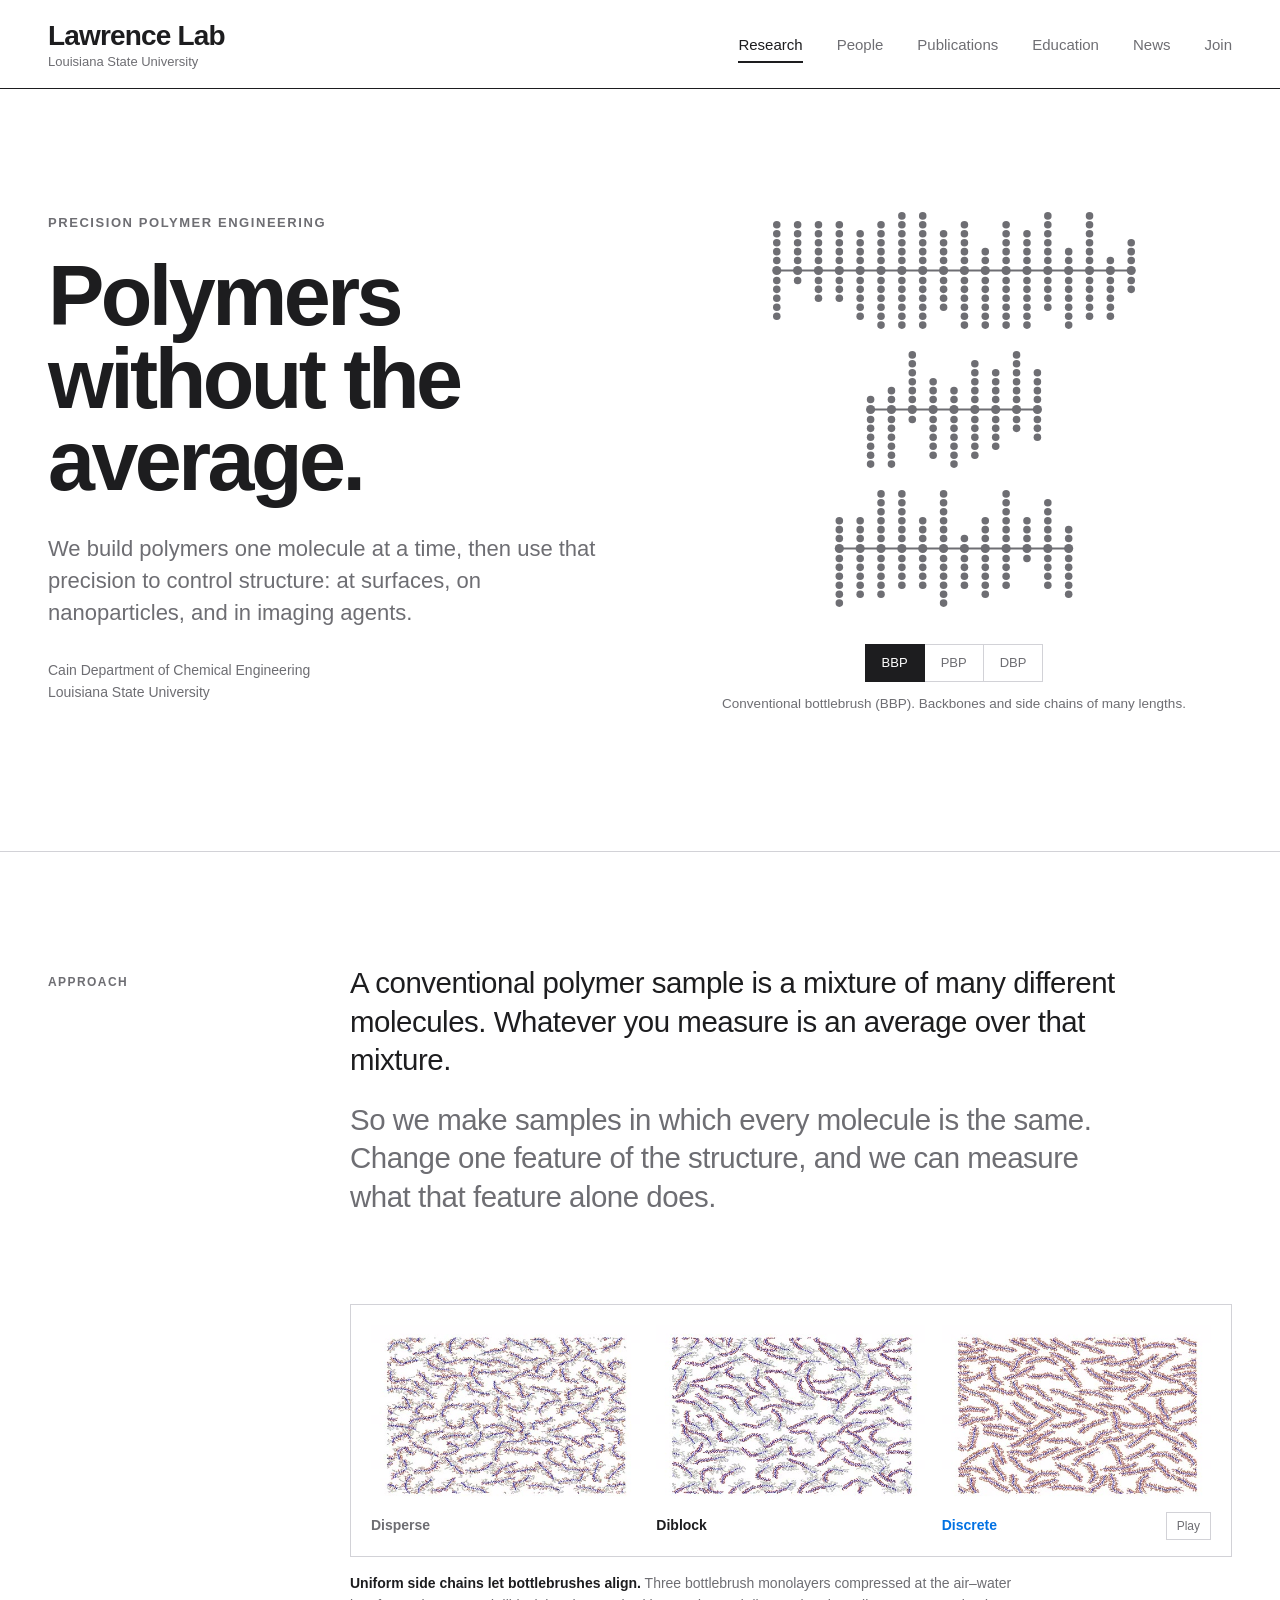
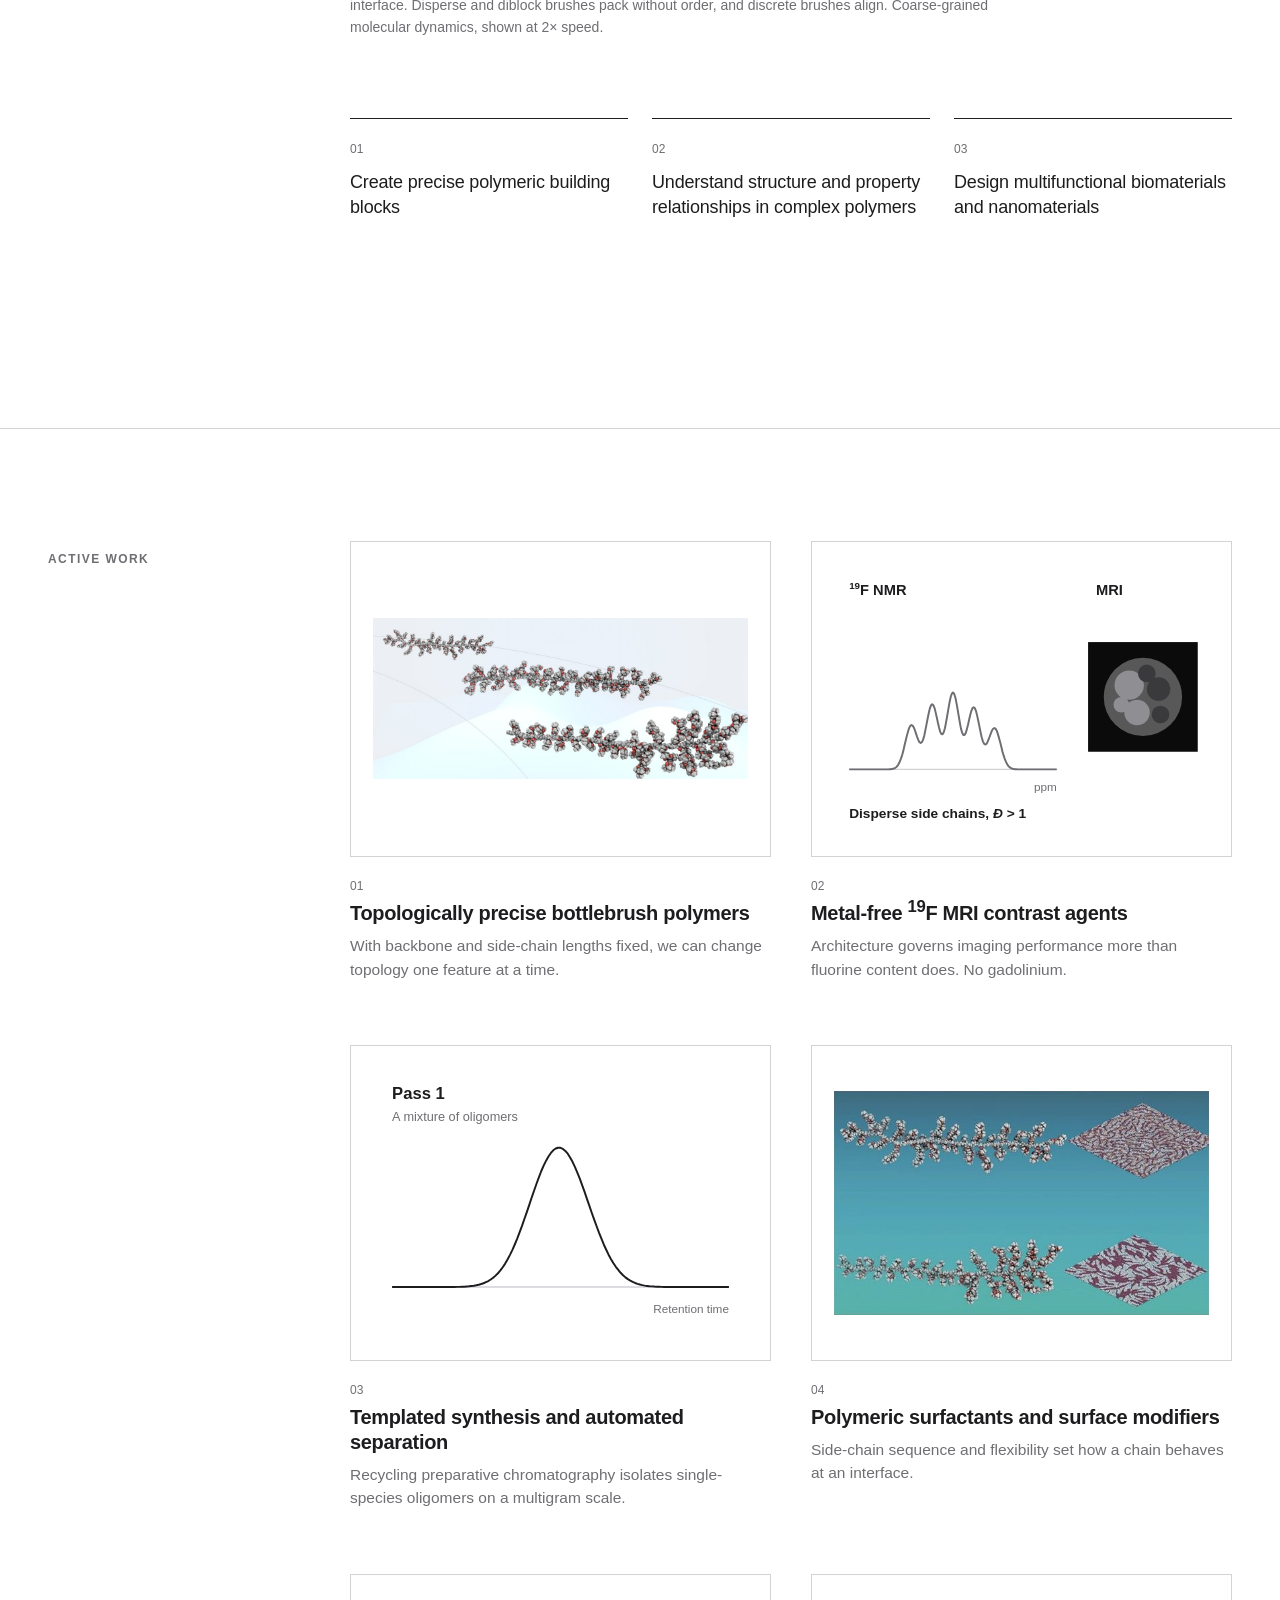
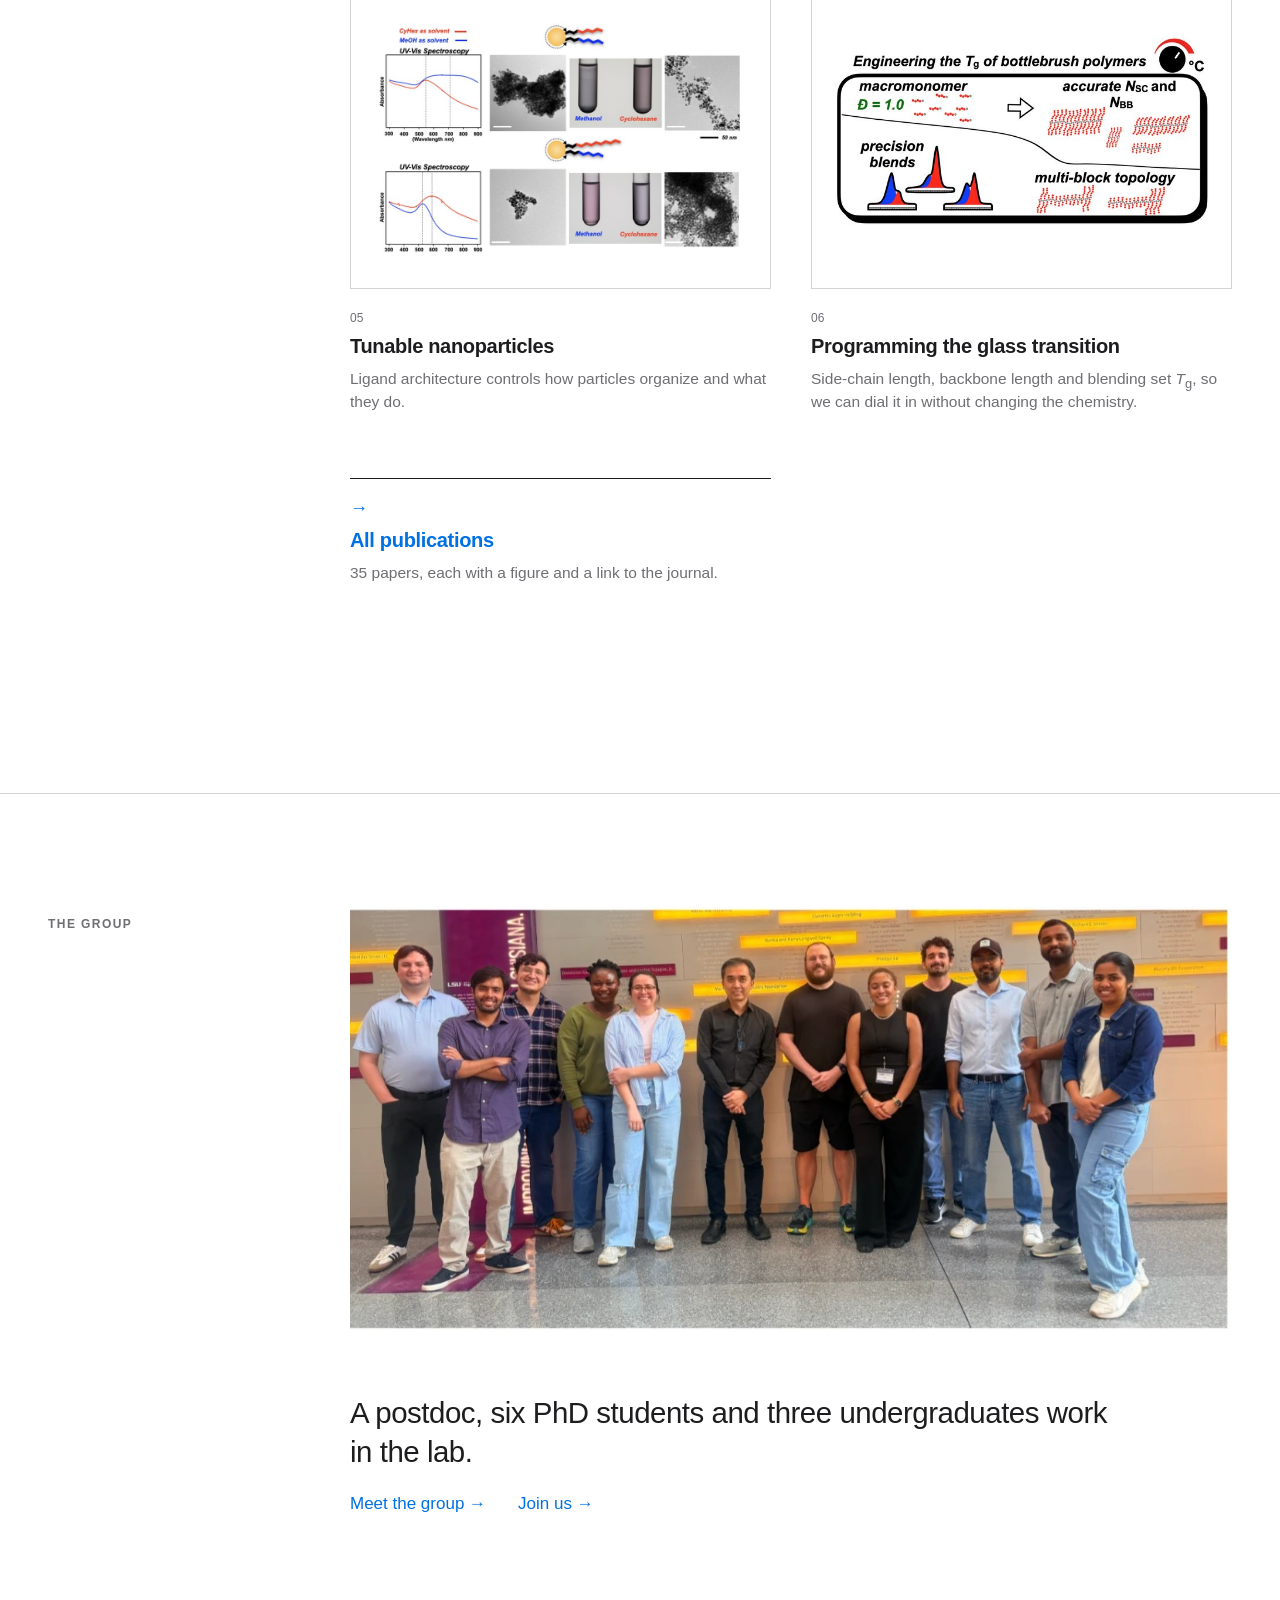
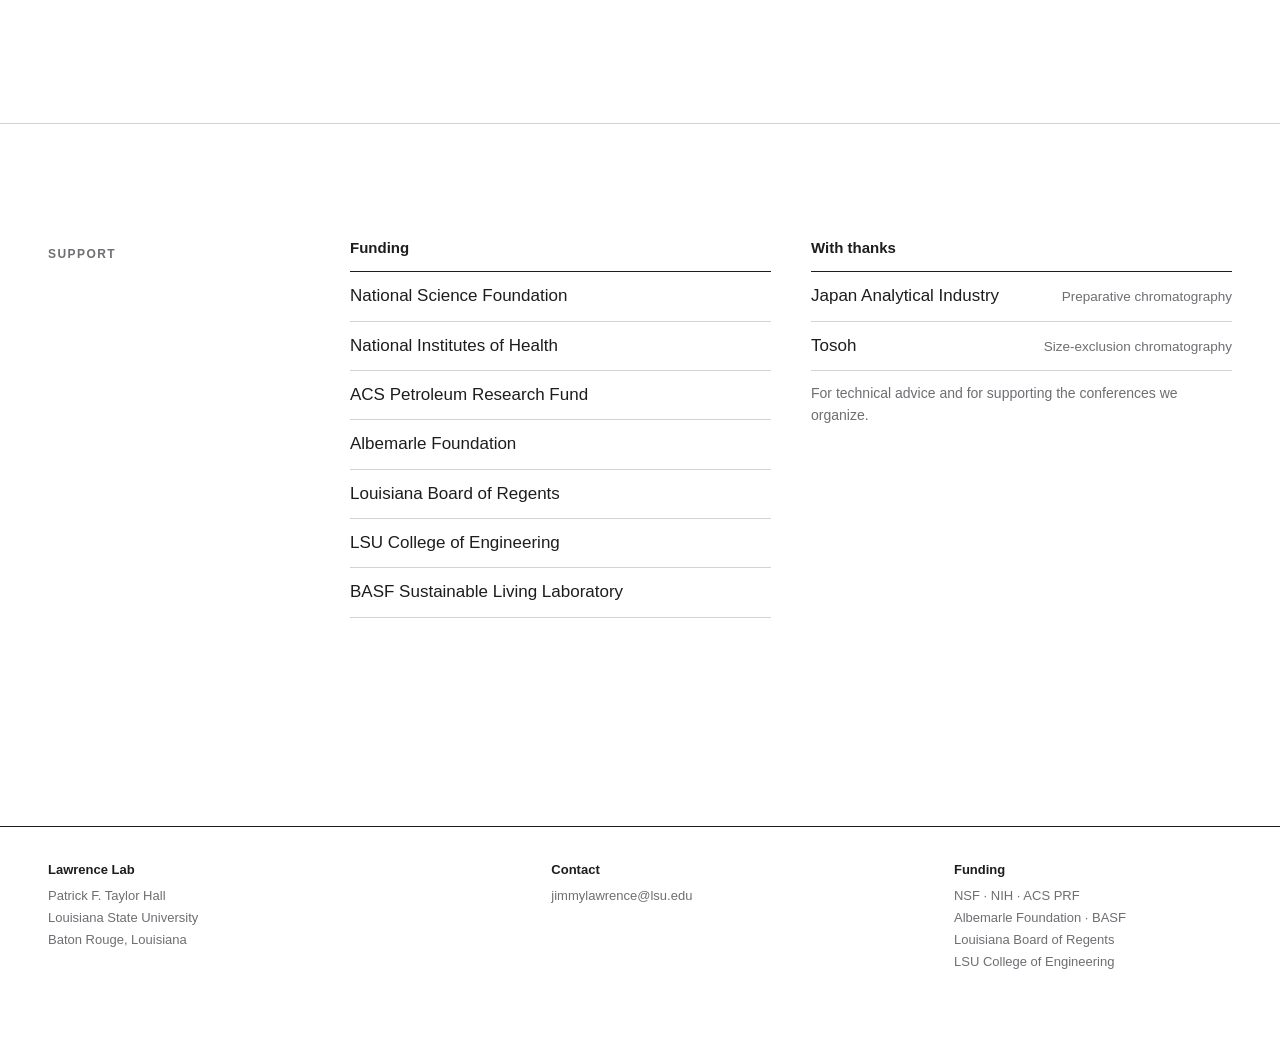
==== index.html @ de4d2847 "Caption: disperse and diblock pack without order; name the BASF Sustainable Living Laboratory Co-Aut" ====
<!DOCTYPE html>
<html lang="en">
<head>
<meta charset="utf-8">
<meta name="viewport" content="width=device-width,initial-scale=1">
<title>Lawrence Lab</title>
<meta name="description" content="Precision polymer engineering. Cain Department of Chemical Engineering, Louisiana State University.">
<meta name="color-scheme" content="light dark">
<link rel="stylesheet" href="style.css">
<script src="site.js" defer></script>
</head>
<body class="home">

<header class="top"><div class="grid">
  <div class="wordmark"><a href="index.html">Lawrence Lab</a><span>Louisiana State University</span></div>
  <nav class="main">
    <a href="index.html" aria-current="page">Research</a>
    <a href="people.html">People</a>
    <a href="publications.html">Publications</a>
    <a href="education.html">Education</a>
    <a href="news.html">News</a>
    <a href="join.html">Join</a>
  </nav>
</div></header>

<div class="hero grid">
  <div class="hero-text">
    <p class="eyebrow">Precision polymer engineering</p>
    <h1>Polymers without the average.</h1>
    <p class="sub">We build polymers one molecule at a time, then use that precision to control
    structure: at surfaces, on nanoparticles, and in imaging agents.</p>
    <p class="where">Cain Department of Chemical&nbsp;Engineering<br>Louisiana State University</p>
  </div>
  <figure class="brushfig" data-state="dbp" aria-label="Three bottlebrush polymers changing from disperse backbones and side chains, to identical side chains, to fully identical molecules.">
    <svg class="brush" viewBox="0 0 560 420" role="img" aria-hidden="true">
    <g class="mol" transform="translate(280 70)">
    <line class="bb" x1="-220.5" y1="0" x2="220.5" y2="0" style="transform:scaleX(0.7143)"/>
    <g class="col" style="transform:translateX(-157.5px)">
    <circle class="b" cx="0" cy="-10" r="3.8" data-k="0"/>
    <circle class="b" cx="0" cy="-19" r="3.8" data-k="1"/>
    <circle class="b" cx="0" cy="-28" r="3.8" data-k="2"/>
    <circle class="b" cx="0" cy="-37" r="3.8" data-k="3"/>
    <circle class="b off" cx="0" cy="-46" r="3.8" data-k="4"/>
    <circle class="b off" cx="0" cy="-55" r="3.8" data-k="5"/>
    <circle class="b" cx="0" cy="10" r="3.8" data-k="0"/>
    <circle class="b" cx="0" cy="19" r="3.8" data-k="1"/>
    <circle class="b" cx="0" cy="28" r="3.8" data-k="2"/>
    <circle class="b" cx="0" cy="37" r="3.8" data-k="3"/>
    <circle class="b off" cx="0" cy="46" r="3.8" data-k="4"/>
    <circle class="b off" cx="0" cy="55" r="3.8" data-k="5"/>
    <circle class="bk" cx="0" cy="0" r="4.6"/>
    </g>
    <g class="col" style="transform:translateX(-136.5px)">
    <circle class="b" cx="0" cy="-10" r="3.8" data-k="0"/>
    <circle class="b" cx="0" cy="-19" r="3.8" data-k="1"/>
    <circle class="b" cx="0" cy="-28" r="3.8" data-k="2"/>
    <circle class="b" cx="0" cy="-37" r="3.8" data-k="3"/>
    <circle class="b off" cx="0" cy="-46" r="3.8" data-k="4"/>
    <circle class="b off" cx="0" cy="-55" r="3.8" data-k="5"/>
    <circle class="b" cx="0" cy="10" r="3.8" data-k="0"/>
    <circle class="b" cx="0" cy="19" r="3.8" data-k="1"/>
    <circle class="b" cx="0" cy="28" r="3.8" data-k="2"/>
    <circle class="b" cx="0" cy="37" r="3.8" data-k="3"/>
    <circle class="b off" cx="0" cy="46" r="3.8" data-k="4"/>
    <circle class="b off" cx="0" cy="55" r="3.8" data-k="5"/>
    <circle class="bk" cx="0" cy="0" r="4.6"/>
    </g>
    <g class="col" style="transform:translateX(-115.5px)">
    <circle class="b" cx="0" cy="-10" r="3.8" data-k="0"/>
    <circle class="b" cx="0" cy="-19" r="3.8" data-k="1"/>
    <circle class="b" cx="0" cy="-28" r="3.8" data-k="2"/>
    <circle class="b" cx="0" cy="-37" r="3.8" data-k="3"/>
    <circle class="b off" cx="0" cy="-46" r="3.8" data-k="4"/>
    <circle class="b off" cx="0" cy="-55" r="3.8" data-k="5"/>
    <circle class="b" cx="0" cy="10" r="3.8" data-k="0"/>
    <circle class="b" cx="0" cy="19" r="3.8" data-k="1"/>
    <circle class="b" cx="0" cy="28" r="3.8" data-k="2"/>
    <circle class="b" cx="0" cy="37" r="3.8" data-k="3"/>
    <circle class="b off" cx="0" cy="46" r="3.8" data-k="4"/>
    <circle class="b off" cx="0" cy="55" r="3.8" data-k="5"/>
    <circle class="bk" cx="0" cy="0" r="4.6"/>
    </g>
    <g class="col" style="transform:translateX(-94.5px)">
    <circle class="b" cx="0" cy="-10" r="3.8" data-k="0"/>
    <circle class="b" cx="0" cy="-19" r="3.8" data-k="1"/>
    <circle class="b" cx="0" cy="-28" r="3.8" data-k="2"/>
    <circle class="b" cx="0" cy="-37" r="3.8" data-k="3"/>
    <circle class="b off" cx="0" cy="-46" r="3.8" data-k="4"/>
    <circle class="b off" cx="0" cy="-55" r="3.8" data-k="5"/>
    <circle class="b" cx="0" cy="10" r="3.8" data-k="0"/>
    <circle class="b" cx="0" cy="19" r="3.8" data-k="1"/>
    <circle class="b" cx="0" cy="28" r="3.8" data-k="2"/>
    <circle class="b" cx="0" cy="37" r="3.8" data-k="3"/>
    <circle class="b off" cx="0" cy="46" r="3.8" data-k="4"/>
    <circle class="b off" cx="0" cy="55" r="3.8" data-k="5"/>
    <circle class="bk" cx="0" cy="0" r="4.6"/>
    </g>
    <g class="col" style="transform:translateX(-73.5px)">
    <circle class="b" cx="0" cy="-10" r="3.8" data-k="0"/>
    <circle class="b" cx="0" cy="-19" r="3.8" data-k="1"/>
    <circle class="b" cx="0" cy="-28" r="3.8" data-k="2"/>
    <circle class="b" cx="0" cy="-37" r="3.8" data-k="3"/>
    <circle class="b off" cx="0" cy="-46" r="3.8" data-k="4"/>
    <circle class="b off" cx="0" cy="-55" r="3.8" data-k="5"/>
    <circle class="b" cx="0" cy="10" r="3.8" data-k="0"/>
    <circle class="b" cx="0" cy="19" r="3.8" data-k="1"/>
    <circle class="b" cx="0" cy="28" r="3.8" data-k="2"/>
    <circle class="b" cx="0" cy="37" r="3.8" data-k="3"/>
    <circle class="b off" cx="0" cy="46" r="3.8" data-k="4"/>
    <circle class="b off" cx="0" cy="55" r="3.8" data-k="5"/>
    <circle class="bk" cx="0" cy="0" r="4.6"/>
    </g>
    <g class="col" style="transform:translateX(-52.5px)">
    <circle class="b" cx="0" cy="-10" r="3.8" data-k="0"/>
    <circle class="b" cx="0" cy="-19" r="3.8" data-k="1"/>
    <circle class="b" cx="0" cy="-28" r="3.8" data-k="2"/>
    <circle class="b" cx="0" cy="-37" r="3.8" data-k="3"/>
    <circle class="b off" cx="0" cy="-46" r="3.8" data-k="4"/>
    <circle class="b off" cx="0" cy="-55" r="3.8" data-k="5"/>
    <circle class="b" cx="0" cy="10" r="3.8" data-k="0"/>
    <circle class="b" cx="0" cy="19" r="3.8" data-k="1"/>
    <circle class="b" cx="0" cy="28" r="3.8" data-k="2"/>
    <circle class="b" cx="0" cy="37" r="3.8" data-k="3"/>
    <circle class="b off" cx="0" cy="46" r="3.8" data-k="4"/>
    <circle class="b off" cx="0" cy="55" r="3.8" data-k="5"/>
    <circle class="bk" cx="0" cy="0" r="4.6"/>
    </g>
    <g class="col" style="transform:translateX(-31.5px)">
    <circle class="b" cx="0" cy="-10" r="3.8" data-k="0"/>
    <circle class="b" cx="0" cy="-19" r="3.8" data-k="1"/>
    <circle class="b" cx="0" cy="-28" r="3.8" data-k="2"/>
    <circle class="b" cx="0" cy="-37" r="3.8" data-k="3"/>
    <circle class="b off" cx="0" cy="-46" r="3.8" data-k="4"/>
    <circle class="b off" cx="0" cy="-55" r="3.8" data-k="5"/>
    <circle class="b" cx="0" cy="10" r="3.8" data-k="0"/>
    <circle class="b" cx="0" cy="19" r="3.8" data-k="1"/>
    <circle class="b" cx="0" cy="28" r="3.8" data-k="2"/>
    <circle class="b" cx="0" cy="37" r="3.8" data-k="3"/>
    <circle class="b off" cx="0" cy="46" r="3.8" data-k="4"/>
    <circle class="b off" cx="0" cy="55" r="3.8" data-k="5"/>
    <circle class="bk" cx="0" cy="0" r="4.6"/>
    </g>
    <g class="col" style="transform:translateX(-10.5px)">
    <circle class="b" cx="0" cy="-10" r="3.8" data-k="0"/>
    <circle class="b" cx="0" cy="-19" r="3.8" data-k="1"/>
    <circle class="b" cx="0" cy="-28" r="3.8" data-k="2"/>
    <circle class="b" cx="0" cy="-37" r="3.8" data-k="3"/>
    <circle class="b off" cx="0" cy="-46" r="3.8" data-k="4"/>
    <circle class="b off" cx="0" cy="-55" r="3.8" data-k="5"/>
    <circle class="b" cx="0" cy="10" r="3.8" data-k="0"/>
    <circle class="b" cx="0" cy="19" r="3.8" data-k="1"/>
    <circle class="b" cx="0" cy="28" r="3.8" data-k="2"/>
    <circle class="b" cx="0" cy="37" r="3.8" data-k="3"/>
    <circle class="b off" cx="0" cy="46" r="3.8" data-k="4"/>
    <circle class="b off" cx="0" cy="55" r="3.8" data-k="5"/>
    <circle class="bk" cx="0" cy="0" r="4.6"/>
    </g>
    <g class="col" style="transform:translateX(10.5px)">
    <circle class="b" cx="0" cy="-10" r="3.8" data-k="0"/>
    <circle class="b" cx="0" cy="-19" r="3.8" data-k="1"/>
    <circle class="b" cx="0" cy="-28" r="3.8" data-k="2"/>
    <circle class="b" cx="0" cy="-37" r="3.8" data-k="3"/>
    <circle class="b off" cx="0" cy="-46" r="3.8" data-k="4"/>
    <circle class="b off" cx="0" cy="-55" r="3.8" data-k="5"/>
    <circle class="b" cx="0" cy="10" r="3.8" data-k="0"/>
    <circle class="b" cx="0" cy="19" r="3.8" data-k="1"/>
    <circle class="b" cx="0" cy="28" r="3.8" data-k="2"/>
    <circle class="b" cx="0" cy="37" r="3.8" data-k="3"/>
    <circle class="b off" cx="0" cy="46" r="3.8" data-k="4"/>
    <circle class="b off" cx="0" cy="55" r="3.8" data-k="5"/>
    <circle class="bk" cx="0" cy="0" r="4.6"/>
    </g>
    <g class="col" style="transform:translateX(31.5px)">
    <circle class="b" cx="0" cy="-10" r="3.8" data-k="0"/>
    <circle class="b" cx="0" cy="-19" r="3.8" data-k="1"/>
    <circle class="b" cx="0" cy="-28" r="3.8" data-k="2"/>
    <circle class="b" cx="0" cy="-37" r="3.8" data-k="3"/>
    <circle class="b off" cx="0" cy="-46" r="3.8" data-k="4"/>
    <circle class="b off" cx="0" cy="-55" r="3.8" data-k="5"/>
    <circle class="b" cx="0" cy="10" r="3.8" data-k="0"/>
    <circle class="b" cx="0" cy="19" r="3.8" data-k="1"/>
    <circle class="b" cx="0" cy="28" r="3.8" data-k="2"/>
    <circle class="b" cx="0" cy="37" r="3.8" data-k="3"/>
    <circle class="b off" cx="0" cy="46" r="3.8" data-k="4"/>
    <circle class="b off" cx="0" cy="55" r="3.8" data-k="5"/>
    <circle class="bk" cx="0" cy="0" r="4.6"/>
    </g>
    <g class="col" style="transform:translateX(52.5px)">
    <circle class="b" cx="0" cy="-10" r="3.8" data-k="0"/>
    <circle class="b" cx="0" cy="-19" r="3.8" data-k="1"/>
    <circle class="b" cx="0" cy="-28" r="3.8" data-k="2"/>
    <circle class="b" cx="0" cy="-37" r="3.8" data-k="3"/>
    <circle class="b off" cx="0" cy="-46" r="3.8" data-k="4"/>
    <circle class="b off" cx="0" cy="-55" r="3.8" data-k="5"/>
    <circle class="b" cx="0" cy="10" r="3.8" data-k="0"/>
    <circle class="b" cx="0" cy="19" r="3.8" data-k="1"/>
    <circle class="b" cx="0" cy="28" r="3.8" data-k="2"/>
    <circle class="b" cx="0" cy="37" r="3.8" data-k="3"/>
    <circle class="b off" cx="0" cy="46" r="3.8" data-k="4"/>
    <circle class="b off" cx="0" cy="55" r="3.8" data-k="5"/>
    <circle class="bk" cx="0" cy="0" r="4.6"/>
    </g>
    <g class="col" style="transform:translateX(73.5px)">
    <circle class="b" cx="0" cy="-10" r="3.8" data-k="0"/>
    <circle class="b" cx="0" cy="-19" r="3.8" data-k="1"/>
    <circle class="b" cx="0" cy="-28" r="3.8" data-k="2"/>
    <circle class="b" cx="0" cy="-37" r="3.8" data-k="3"/>
    <circle class="b off" cx="0" cy="-46" r="3.8" data-k="4"/>
    <circle class="b off" cx="0" cy="-55" r="3.8" data-k="5"/>
    <circle class="b" cx="0" cy="10" r="3.8" data-k="0"/>
    <circle class="b" cx="0" cy="19" r="3.8" data-k="1"/>
    <circle class="b" cx="0" cy="28" r="3.8" data-k="2"/>
    <circle class="b" cx="0" cy="37" r="3.8" data-k="3"/>
    <circle class="b off" cx="0" cy="46" r="3.8" data-k="4"/>
    <circle class="b off" cx="0" cy="55" r="3.8" data-k="5"/>
    <circle class="bk" cx="0" cy="0" r="4.6"/>
    </g>
    <g class="col" style="transform:translateX(94.5px)">
    <circle class="b" cx="0" cy="-10" r="3.8" data-k="0"/>
    <circle class="b" cx="0" cy="-19" r="3.8" data-k="1"/>
    <circle class="b" cx="0" cy="-28" r="3.8" data-k="2"/>
    <circle class="b" cx="0" cy="-37" r="3.8" data-k="3"/>
    <circle class="b off" cx="0" cy="-46" r="3.8" data-k="4"/>
    <circle class="b off" cx="0" cy="-55" r="3.8" data-k="5"/>
    <circle class="b" cx="0" cy="10" r="3.8" data-k="0"/>
    <circle class="b" cx="0" cy="19" r="3.8" data-k="1"/>
    <circle class="b" cx="0" cy="28" r="3.8" data-k="2"/>
    <circle class="b" cx="0" cy="37" r="3.8" data-k="3"/>
    <circle class="b off" cx="0" cy="46" r="3.8" data-k="4"/>
    <circle class="b off" cx="0" cy="55" r="3.8" data-k="5"/>
    <circle class="bk" cx="0" cy="0" r="4.6"/>
    </g>
    <g class="col" style="transform:translateX(115.5px)">
    <circle class="b" cx="0" cy="-10" r="3.8" data-k="0"/>
    <circle class="b" cx="0" cy="-19" r="3.8" data-k="1"/>
    <circle class="b" cx="0" cy="-28" r="3.8" data-k="2"/>
    <circle class="b" cx="0" cy="-37" r="3.8" data-k="3"/>
    <circle class="b off" cx="0" cy="-46" r="3.8" data-k="4"/>
    <circle class="b off" cx="0" cy="-55" r="3.8" data-k="5"/>
    <circle class="b" cx="0" cy="10" r="3.8" data-k="0"/>
    <circle class="b" cx="0" cy="19" r="3.8" data-k="1"/>
    <circle class="b" cx="0" cy="28" r="3.8" data-k="2"/>
    <circle class="b" cx="0" cy="37" r="3.8" data-k="3"/>
    <circle class="b off" cx="0" cy="46" r="3.8" data-k="4"/>
    <circle class="b off" cx="0" cy="55" r="3.8" data-k="5"/>
    <circle class="bk" cx="0" cy="0" r="4.6"/>
    </g>
    <g class="col" style="transform:translateX(136.5px)">
    <circle class="b" cx="0" cy="-10" r="3.8" data-k="0"/>
    <circle class="b" cx="0" cy="-19" r="3.8" data-k="1"/>
    <circle class="b" cx="0" cy="-28" r="3.8" data-k="2"/>
    <circle class="b" cx="0" cy="-37" r="3.8" data-k="3"/>
    <circle class="b off" cx="0" cy="-46" r="3.8" data-k="4"/>
    <circle class="b off" cx="0" cy="-55" r="3.8" data-k="5"/>
    <circle class="b" cx="0" cy="10" r="3.8" data-k="0"/>
    <circle class="b" cx="0" cy="19" r="3.8" data-k="1"/>
    <circle class="b" cx="0" cy="28" r="3.8" data-k="2"/>
    <circle class="b" cx="0" cy="37" r="3.8" data-k="3"/>
    <circle class="b off" cx="0" cy="46" r="3.8" data-k="4"/>
    <circle class="b off" cx="0" cy="55" r="3.8" data-k="5"/>
    <circle class="bk" cx="0" cy="0" r="4.6"/>
    </g>
    <g class="col" style="transform:translateX(157.5px)">
    <circle class="b" cx="0" cy="-10" r="3.8" data-k="0"/>
    <circle class="b" cx="0" cy="-19" r="3.8" data-k="1"/>
    <circle class="b" cx="0" cy="-28" r="3.8" data-k="2"/>
    <circle class="b" cx="0" cy="-37" r="3.8" data-k="3"/>
    <circle class="b off" cx="0" cy="-46" r="3.8" data-k="4"/>
    <circle class="b off" cx="0" cy="-55" r="3.8" data-k="5"/>
    <circle class="b" cx="0" cy="10" r="3.8" data-k="0"/>
    <circle class="b" cx="0" cy="19" r="3.8" data-k="1"/>
    <circle class="b" cx="0" cy="28" r="3.8" data-k="2"/>
    <circle class="b" cx="0" cy="37" r="3.8" data-k="3"/>
    <circle class="b off" cx="0" cy="46" r="3.8" data-k="4"/>
    <circle class="b off" cx="0" cy="55" r="3.8" data-k="5"/>
    <circle class="bk" cx="0" cy="0" r="4.6"/>
    </g>
    <g class="col gone" style="transform:translateX(178.5px)">
    <circle class="b" cx="0" cy="-10" r="3.8" data-k="0"/>
    <circle class="b" cx="0" cy="-19" r="3.8" data-k="1"/>
    <circle class="b" cx="0" cy="-28" r="3.8" data-k="2"/>
    <circle class="b" cx="0" cy="-37" r="3.8" data-k="3"/>
    <circle class="b off" cx="0" cy="-46" r="3.8" data-k="4"/>
    <circle class="b off" cx="0" cy="-55" r="3.8" data-k="5"/>
    <circle class="b" cx="0" cy="10" r="3.8" data-k="0"/>
    <circle class="b" cx="0" cy="19" r="3.8" data-k="1"/>
    <circle class="b" cx="0" cy="28" r="3.8" data-k="2"/>
    <circle class="b" cx="0" cy="37" r="3.8" data-k="3"/>
    <circle class="b off" cx="0" cy="46" r="3.8" data-k="4"/>
    <circle class="b off" cx="0" cy="55" r="3.8" data-k="5"/>
    <circle class="bk" cx="0" cy="0" r="4.6"/>
    </g>
    <g class="col gone" style="transform:translateX(199.5px)">
    <circle class="b" cx="0" cy="-10" r="3.8" data-k="0"/>
    <circle class="b" cx="0" cy="-19" r="3.8" data-k="1"/>
    <circle class="b" cx="0" cy="-28" r="3.8" data-k="2"/>
    <circle class="b" cx="0" cy="-37" r="3.8" data-k="3"/>
    <circle class="b off" cx="0" cy="-46" r="3.8" data-k="4"/>
    <circle class="b off" cx="0" cy="-55" r="3.8" data-k="5"/>
    <circle class="b" cx="0" cy="10" r="3.8" data-k="0"/>
    <circle class="b" cx="0" cy="19" r="3.8" data-k="1"/>
    <circle class="b" cx="0" cy="28" r="3.8" data-k="2"/>
    <circle class="b" cx="0" cy="37" r="3.8" data-k="3"/>
    <circle class="b off" cx="0" cy="46" r="3.8" data-k="4"/>
    <circle class="b off" cx="0" cy="55" r="3.8" data-k="5"/>
    <circle class="bk" cx="0" cy="0" r="4.6"/>
    </g>
    <g class="col gone" style="transform:translateX(220.5px)">
    <circle class="b" cx="0" cy="-10" r="3.8" data-k="0"/>
    <circle class="b" cx="0" cy="-19" r="3.8" data-k="1"/>
    <circle class="b" cx="0" cy="-28" r="3.8" data-k="2"/>
    <circle class="b" cx="0" cy="-37" r="3.8" data-k="3"/>
    <circle class="b off" cx="0" cy="-46" r="3.8" data-k="4"/>
    <circle class="b off" cx="0" cy="-55" r="3.8" data-k="5"/>
    <circle class="b" cx="0" cy="10" r="3.8" data-k="0"/>
    <circle class="b" cx="0" cy="19" r="3.8" data-k="1"/>
    <circle class="b" cx="0" cy="28" r="3.8" data-k="2"/>
    <circle class="b" cx="0" cy="37" r="3.8" data-k="3"/>
    <circle class="b off" cx="0" cy="46" r="3.8" data-k="4"/>
    <circle class="b off" cx="0" cy="55" r="3.8" data-k="5"/>
    <circle class="bk" cx="0" cy="0" r="4.6"/>
    </g>
    <g class="col gone" style="transform:translateX(241.5px)">
    <circle class="b" cx="0" cy="-10" r="3.8" data-k="0"/>
    <circle class="b" cx="0" cy="-19" r="3.8" data-k="1"/>
    <circle class="b" cx="0" cy="-28" r="3.8" data-k="2"/>
    <circle class="b" cx="0" cy="-37" r="3.8" data-k="3"/>
    <circle class="b off" cx="0" cy="-46" r="3.8" data-k="4"/>
    <circle class="b off" cx="0" cy="-55" r="3.8" data-k="5"/>
    <circle class="b" cx="0" cy="10" r="3.8" data-k="0"/>
    <circle class="b" cx="0" cy="19" r="3.8" data-k="1"/>
    <circle class="b" cx="0" cy="28" r="3.8" data-k="2"/>
    <circle class="b" cx="0" cy="37" r="3.8" data-k="3"/>
    <circle class="b off" cx="0" cy="46" r="3.8" data-k="4"/>
    <circle class="b off" cx="0" cy="55" r="3.8" data-k="5"/>
    <circle class="bk" cx="0" cy="0" r="4.6"/>
    </g>
    <g class="col gone" style="transform:translateX(262.5px)">
    <circle class="b" cx="0" cy="-10" r="3.8" data-k="0"/>
    <circle class="b" cx="0" cy="-19" r="3.8" data-k="1"/>
    <circle class="b" cx="0" cy="-28" r="3.8" data-k="2"/>
    <circle class="b" cx="0" cy="-37" r="3.8" data-k="3"/>
    <circle class="b off" cx="0" cy="-46" r="3.8" data-k="4"/>
    <circle class="b off" cx="0" cy="-55" r="3.8" data-k="5"/>
    <circle class="b" cx="0" cy="10" r="3.8" data-k="0"/>
    <circle class="b" cx="0" cy="19" r="3.8" data-k="1"/>
    <circle class="b" cx="0" cy="28" r="3.8" data-k="2"/>
    <circle class="b" cx="0" cy="37" r="3.8" data-k="3"/>
    <circle class="b off" cx="0" cy="46" r="3.8" data-k="4"/>
    <circle class="b off" cx="0" cy="55" r="3.8" data-k="5"/>
    <circle class="bk" cx="0" cy="0" r="4.6"/>
    </g>
    <g class="col gone" style="transform:translateX(283.5px)">
    <circle class="b" cx="0" cy="-10" r="3.8" data-k="0"/>
    <circle class="b" cx="0" cy="-19" r="3.8" data-k="1"/>
    <circle class="b" cx="0" cy="-28" r="3.8" data-k="2"/>
    <circle class="b" cx="0" cy="-37" r="3.8" data-k="3"/>
    <circle class="b off" cx="0" cy="-46" r="3.8" data-k="4"/>
    <circle class="b off" cx="0" cy="-55" r="3.8" data-k="5"/>
    <circle class="b" cx="0" cy="10" r="3.8" data-k="0"/>
    <circle class="b" cx="0" cy="19" r="3.8" data-k="1"/>
    <circle class="b" cx="0" cy="28" r="3.8" data-k="2"/>
    <circle class="b" cx="0" cy="37" r="3.8" data-k="3"/>
    <circle class="b off" cx="0" cy="46" r="3.8" data-k="4"/>
    <circle class="b off" cx="0" cy="55" r="3.8" data-k="5"/>
    <circle class="bk" cx="0" cy="0" r="4.6"/>
    </g>
    </g>
    <g class="mol" transform="translate(280 210)">
    <line class="bb" x1="-220.5" y1="0" x2="220.5" y2="0" style="transform:scaleX(0.7143)"/>
    <g class="col" style="transform:translateX(-157.5px)">
    <circle class="b" cx="0" cy="-10" r="3.8" data-k="0"/>
    <circle class="b" cx="0" cy="-19" r="3.8" data-k="1"/>
    <circle class="b" cx="0" cy="-28" r="3.8" data-k="2"/>
    <circle class="b" cx="0" cy="-37" r="3.8" data-k="3"/>
    <circle class="b off" cx="0" cy="-46" r="3.8" data-k="4"/>
    <circle class="b off" cx="0" cy="-55" r="3.8" data-k="5"/>
    <circle class="b" cx="0" cy="10" r="3.8" data-k="0"/>
    <circle class="b" cx="0" cy="19" r="3.8" data-k="1"/>
    <circle class="b" cx="0" cy="28" r="3.8" data-k="2"/>
    <circle class="b" cx="0" cy="37" r="3.8" data-k="3"/>
    <circle class="b off" cx="0" cy="46" r="3.8" data-k="4"/>
    <circle class="b off" cx="0" cy="55" r="3.8" data-k="5"/>
    <circle class="bk" cx="0" cy="0" r="4.6"/>
    </g>
    <g class="col" style="transform:translateX(-136.5px)">
    <circle class="b" cx="0" cy="-10" r="3.8" data-k="0"/>
    <circle class="b" cx="0" cy="-19" r="3.8" data-k="1"/>
    <circle class="b" cx="0" cy="-28" r="3.8" data-k="2"/>
    <circle class="b" cx="0" cy="-37" r="3.8" data-k="3"/>
    <circle class="b off" cx="0" cy="-46" r="3.8" data-k="4"/>
    <circle class="b off" cx="0" cy="-55" r="3.8" data-k="5"/>
    <circle class="b" cx="0" cy="10" r="3.8" data-k="0"/>
    <circle class="b" cx="0" cy="19" r="3.8" data-k="1"/>
    <circle class="b" cx="0" cy="28" r="3.8" data-k="2"/>
    <circle class="b" cx="0" cy="37" r="3.8" data-k="3"/>
    <circle class="b off" cx="0" cy="46" r="3.8" data-k="4"/>
    <circle class="b off" cx="0" cy="55" r="3.8" data-k="5"/>
    <circle class="bk" cx="0" cy="0" r="4.6"/>
    </g>
    <g class="col" style="transform:translateX(-115.5px)">
    <circle class="b" cx="0" cy="-10" r="3.8" data-k="0"/>
    <circle class="b" cx="0" cy="-19" r="3.8" data-k="1"/>
    <circle class="b" cx="0" cy="-28" r="3.8" data-k="2"/>
    <circle class="b" cx="0" cy="-37" r="3.8" data-k="3"/>
    <circle class="b off" cx="0" cy="-46" r="3.8" data-k="4"/>
    <circle class="b off" cx="0" cy="-55" r="3.8" data-k="5"/>
    <circle class="b" cx="0" cy="10" r="3.8" data-k="0"/>
    <circle class="b" cx="0" cy="19" r="3.8" data-k="1"/>
    <circle class="b" cx="0" cy="28" r="3.8" data-k="2"/>
    <circle class="b" cx="0" cy="37" r="3.8" data-k="3"/>
    <circle class="b off" cx="0" cy="46" r="3.8" data-k="4"/>
    <circle class="b off" cx="0" cy="55" r="3.8" data-k="5"/>
    <circle class="bk" cx="0" cy="0" r="4.6"/>
    </g>
    <g class="col" style="transform:translateX(-94.5px)">
    <circle class="b" cx="0" cy="-10" r="3.8" data-k="0"/>
    <circle class="b" cx="0" cy="-19" r="3.8" data-k="1"/>
    <circle class="b" cx="0" cy="-28" r="3.8" data-k="2"/>
    <circle class="b" cx="0" cy="-37" r="3.8" data-k="3"/>
    <circle class="b off" cx="0" cy="-46" r="3.8" data-k="4"/>
    <circle class="b off" cx="0" cy="-55" r="3.8" data-k="5"/>
    <circle class="b" cx="0" cy="10" r="3.8" data-k="0"/>
    <circle class="b" cx="0" cy="19" r="3.8" data-k="1"/>
    <circle class="b" cx="0" cy="28" r="3.8" data-k="2"/>
    <circle class="b" cx="0" cy="37" r="3.8" data-k="3"/>
    <circle class="b off" cx="0" cy="46" r="3.8" data-k="4"/>
    <circle class="b off" cx="0" cy="55" r="3.8" data-k="5"/>
    <circle class="bk" cx="0" cy="0" r="4.6"/>
    </g>
    <g class="col" style="transform:translateX(-73.5px)">
    <circle class="b" cx="0" cy="-10" r="3.8" data-k="0"/>
    <circle class="b" cx="0" cy="-19" r="3.8" data-k="1"/>
    <circle class="b" cx="0" cy="-28" r="3.8" data-k="2"/>
    <circle class="b" cx="0" cy="-37" r="3.8" data-k="3"/>
    <circle class="b off" cx="0" cy="-46" r="3.8" data-k="4"/>
    <circle class="b off" cx="0" cy="-55" r="3.8" data-k="5"/>
    <circle class="b" cx="0" cy="10" r="3.8" data-k="0"/>
    <circle class="b" cx="0" cy="19" r="3.8" data-k="1"/>
    <circle class="b" cx="0" cy="28" r="3.8" data-k="2"/>
    <circle class="b" cx="0" cy="37" r="3.8" data-k="3"/>
    <circle class="b off" cx="0" cy="46" r="3.8" data-k="4"/>
    <circle class="b off" cx="0" cy="55" r="3.8" data-k="5"/>
    <circle class="bk" cx="0" cy="0" r="4.6"/>
    </g>
    <g class="col" style="transform:translateX(-52.5px)">
    <circle class="b" cx="0" cy="-10" r="3.8" data-k="0"/>
    <circle class="b" cx="0" cy="-19" r="3.8" data-k="1"/>
    <circle class="b" cx="0" cy="-28" r="3.8" data-k="2"/>
    <circle class="b" cx="0" cy="-37" r="3.8" data-k="3"/>
    <circle class="b off" cx="0" cy="-46" r="3.8" data-k="4"/>
    <circle class="b off" cx="0" cy="-55" r="3.8" data-k="5"/>
    <circle class="b" cx="0" cy="10" r="3.8" data-k="0"/>
    <circle class="b" cx="0" cy="19" r="3.8" data-k="1"/>
    <circle class="b" cx="0" cy="28" r="3.8" data-k="2"/>
    <circle class="b" cx="0" cy="37" r="3.8" data-k="3"/>
    <circle class="b off" cx="0" cy="46" r="3.8" data-k="4"/>
    <circle class="b off" cx="0" cy="55" r="3.8" data-k="5"/>
    <circle class="bk" cx="0" cy="0" r="4.6"/>
    </g>
    <g class="col" style="transform:translateX(-31.5px)">
    <circle class="b" cx="0" cy="-10" r="3.8" data-k="0"/>
    <circle class="b" cx="0" cy="-19" r="3.8" data-k="1"/>
    <circle class="b" cx="0" cy="-28" r="3.8" data-k="2"/>
    <circle class="b" cx="0" cy="-37" r="3.8" data-k="3"/>
    <circle class="b off" cx="0" cy="-46" r="3.8" data-k="4"/>
    <circle class="b off" cx="0" cy="-55" r="3.8" data-k="5"/>
    <circle class="b" cx="0" cy="10" r="3.8" data-k="0"/>
    <circle class="b" cx="0" cy="19" r="3.8" data-k="1"/>
    <circle class="b" cx="0" cy="28" r="3.8" data-k="2"/>
    <circle class="b" cx="0" cy="37" r="3.8" data-k="3"/>
    <circle class="b off" cx="0" cy="46" r="3.8" data-k="4"/>
    <circle class="b off" cx="0" cy="55" r="3.8" data-k="5"/>
    <circle class="bk" cx="0" cy="0" r="4.6"/>
    </g>
    <g class="col" style="transform:translateX(-10.5px)">
    <circle class="b" cx="0" cy="-10" r="3.8" data-k="0"/>
    <circle class="b" cx="0" cy="-19" r="3.8" data-k="1"/>
    <circle class="b" cx="0" cy="-28" r="3.8" data-k="2"/>
    <circle class="b" cx="0" cy="-37" r="3.8" data-k="3"/>
    <circle class="b off" cx="0" cy="-46" r="3.8" data-k="4"/>
    <circle class="b off" cx="0" cy="-55" r="3.8" data-k="5"/>
    <circle class="b" cx="0" cy="10" r="3.8" data-k="0"/>
    <circle class="b" cx="0" cy="19" r="3.8" data-k="1"/>
    <circle class="b" cx="0" cy="28" r="3.8" data-k="2"/>
    <circle class="b" cx="0" cy="37" r="3.8" data-k="3"/>
    <circle class="b off" cx="0" cy="46" r="3.8" data-k="4"/>
    <circle class="b off" cx="0" cy="55" r="3.8" data-k="5"/>
    <circle class="bk" cx="0" cy="0" r="4.6"/>
    </g>
    <g class="col" style="transform:translateX(10.5px)">
    <circle class="b" cx="0" cy="-10" r="3.8" data-k="0"/>
    <circle class="b" cx="0" cy="-19" r="3.8" data-k="1"/>
    <circle class="b" cx="0" cy="-28" r="3.8" data-k="2"/>
    <circle class="b" cx="0" cy="-37" r="3.8" data-k="3"/>
    <circle class="b off" cx="0" cy="-46" r="3.8" data-k="4"/>
    <circle class="b off" cx="0" cy="-55" r="3.8" data-k="5"/>
    <circle class="b" cx="0" cy="10" r="3.8" data-k="0"/>
    <circle class="b" cx="0" cy="19" r="3.8" data-k="1"/>
    <circle class="b" cx="0" cy="28" r="3.8" data-k="2"/>
    <circle class="b" cx="0" cy="37" r="3.8" data-k="3"/>
    <circle class="b off" cx="0" cy="46" r="3.8" data-k="4"/>
    <circle class="b off" cx="0" cy="55" r="3.8" data-k="5"/>
    <circle class="bk" cx="0" cy="0" r="4.6"/>
    </g>
    <g class="col" style="transform:translateX(31.5px)">
    <circle class="b" cx="0" cy="-10" r="3.8" data-k="0"/>
    <circle class="b" cx="0" cy="-19" r="3.8" data-k="1"/>
    <circle class="b" cx="0" cy="-28" r="3.8" data-k="2"/>
    <circle class="b" cx="0" cy="-37" r="3.8" data-k="3"/>
    <circle class="b off" cx="0" cy="-46" r="3.8" data-k="4"/>
    <circle class="b off" cx="0" cy="-55" r="3.8" data-k="5"/>
    <circle class="b" cx="0" cy="10" r="3.8" data-k="0"/>
    <circle class="b" cx="0" cy="19" r="3.8" data-k="1"/>
    <circle class="b" cx="0" cy="28" r="3.8" data-k="2"/>
    <circle class="b" cx="0" cy="37" r="3.8" data-k="3"/>
    <circle class="b off" cx="0" cy="46" r="3.8" data-k="4"/>
    <circle class="b off" cx="0" cy="55" r="3.8" data-k="5"/>
    <circle class="bk" cx="0" cy="0" r="4.6"/>
    </g>
    <g class="col" style="transform:translateX(52.5px)">
    <circle class="b" cx="0" cy="-10" r="3.8" data-k="0"/>
    <circle class="b" cx="0" cy="-19" r="3.8" data-k="1"/>
    <circle class="b" cx="0" cy="-28" r="3.8" data-k="2"/>
    <circle class="b" cx="0" cy="-37" r="3.8" data-k="3"/>
    <circle class="b off" cx="0" cy="-46" r="3.8" data-k="4"/>
    <circle class="b off" cx="0" cy="-55" r="3.8" data-k="5"/>
    <circle class="b" cx="0" cy="10" r="3.8" data-k="0"/>
    <circle class="b" cx="0" cy="19" r="3.8" data-k="1"/>
    <circle class="b" cx="0" cy="28" r="3.8" data-k="2"/>
    <circle class="b" cx="0" cy="37" r="3.8" data-k="3"/>
    <circle class="b off" cx="0" cy="46" r="3.8" data-k="4"/>
    <circle class="b off" cx="0" cy="55" r="3.8" data-k="5"/>
    <circle class="bk" cx="0" cy="0" r="4.6"/>
    </g>
    <g class="col" style="transform:translateX(73.5px)">
    <circle class="b" cx="0" cy="-10" r="3.8" data-k="0"/>
    <circle class="b" cx="0" cy="-19" r="3.8" data-k="1"/>
    <circle class="b" cx="0" cy="-28" r="3.8" data-k="2"/>
    <circle class="b" cx="0" cy="-37" r="3.8" data-k="3"/>
    <circle class="b off" cx="0" cy="-46" r="3.8" data-k="4"/>
    <circle class="b off" cx="0" cy="-55" r="3.8" data-k="5"/>
    <circle class="b" cx="0" cy="10" r="3.8" data-k="0"/>
    <circle class="b" cx="0" cy="19" r="3.8" data-k="1"/>
    <circle class="b" cx="0" cy="28" r="3.8" data-k="2"/>
    <circle class="b" cx="0" cy="37" r="3.8" data-k="3"/>
    <circle class="b off" cx="0" cy="46" r="3.8" data-k="4"/>
    <circle class="b off" cx="0" cy="55" r="3.8" data-k="5"/>
    <circle class="bk" cx="0" cy="0" r="4.6"/>
    </g>
    <g class="col" style="transform:translateX(94.5px)">
    <circle class="b" cx="0" cy="-10" r="3.8" data-k="0"/>
    <circle class="b" cx="0" cy="-19" r="3.8" data-k="1"/>
    <circle class="b" cx="0" cy="-28" r="3.8" data-k="2"/>
    <circle class="b" cx="0" cy="-37" r="3.8" data-k="3"/>
    <circle class="b off" cx="0" cy="-46" r="3.8" data-k="4"/>
    <circle class="b off" cx="0" cy="-55" r="3.8" data-k="5"/>
    <circle class="b" cx="0" cy="10" r="3.8" data-k="0"/>
    <circle class="b" cx="0" cy="19" r="3.8" data-k="1"/>
    <circle class="b" cx="0" cy="28" r="3.8" data-k="2"/>
    <circle class="b" cx="0" cy="37" r="3.8" data-k="3"/>
    <circle class="b off" cx="0" cy="46" r="3.8" data-k="4"/>
    <circle class="b off" cx="0" cy="55" r="3.8" data-k="5"/>
    <circle class="bk" cx="0" cy="0" r="4.6"/>
    </g>
    <g class="col" style="transform:translateX(115.5px)">
    <circle class="b" cx="0" cy="-10" r="3.8" data-k="0"/>
    <circle class="b" cx="0" cy="-19" r="3.8" data-k="1"/>
    <circle class="b" cx="0" cy="-28" r="3.8" data-k="2"/>
    <circle class="b" cx="0" cy="-37" r="3.8" data-k="3"/>
    <circle class="b off" cx="0" cy="-46" r="3.8" data-k="4"/>
    <circle class="b off" cx="0" cy="-55" r="3.8" data-k="5"/>
    <circle class="b" cx="0" cy="10" r="3.8" data-k="0"/>
    <circle class="b" cx="0" cy="19" r="3.8" data-k="1"/>
    <circle class="b" cx="0" cy="28" r="3.8" data-k="2"/>
    <circle class="b" cx="0" cy="37" r="3.8" data-k="3"/>
    <circle class="b off" cx="0" cy="46" r="3.8" data-k="4"/>
    <circle class="b off" cx="0" cy="55" r="3.8" data-k="5"/>
    <circle class="bk" cx="0" cy="0" r="4.6"/>
    </g>
    <g class="col" style="transform:translateX(136.5px)">
    <circle class="b" cx="0" cy="-10" r="3.8" data-k="0"/>
    <circle class="b" cx="0" cy="-19" r="3.8" data-k="1"/>
    <circle class="b" cx="0" cy="-28" r="3.8" data-k="2"/>
    <circle class="b" cx="0" cy="-37" r="3.8" data-k="3"/>
    <circle class="b off" cx="0" cy="-46" r="3.8" data-k="4"/>
    <circle class="b off" cx="0" cy="-55" r="3.8" data-k="5"/>
    <circle class="b" cx="0" cy="10" r="3.8" data-k="0"/>
    <circle class="b" cx="0" cy="19" r="3.8" data-k="1"/>
    <circle class="b" cx="0" cy="28" r="3.8" data-k="2"/>
    <circle class="b" cx="0" cy="37" r="3.8" data-k="3"/>
    <circle class="b off" cx="0" cy="46" r="3.8" data-k="4"/>
    <circle class="b off" cx="0" cy="55" r="3.8" data-k="5"/>
    <circle class="bk" cx="0" cy="0" r="4.6"/>
    </g>
    <g class="col" style="transform:translateX(157.5px)">
    <circle class="b" cx="0" cy="-10" r="3.8" data-k="0"/>
    <circle class="b" cx="0" cy="-19" r="3.8" data-k="1"/>
    <circle class="b" cx="0" cy="-28" r="3.8" data-k="2"/>
    <circle class="b" cx="0" cy="-37" r="3.8" data-k="3"/>
    <circle class="b off" cx="0" cy="-46" r="3.8" data-k="4"/>
    <circle class="b off" cx="0" cy="-55" r="3.8" data-k="5"/>
    <circle class="b" cx="0" cy="10" r="3.8" data-k="0"/>
    <circle class="b" cx="0" cy="19" r="3.8" data-k="1"/>
    <circle class="b" cx="0" cy="28" r="3.8" data-k="2"/>
    <circle class="b" cx="0" cy="37" r="3.8" data-k="3"/>
    <circle class="b off" cx="0" cy="46" r="3.8" data-k="4"/>
    <circle class="b off" cx="0" cy="55" r="3.8" data-k="5"/>
    <circle class="bk" cx="0" cy="0" r="4.6"/>
    </g>
    <g class="col gone" style="transform:translateX(178.5px)">
    <circle class="b" cx="0" cy="-10" r="3.8" data-k="0"/>
    <circle class="b" cx="0" cy="-19" r="3.8" data-k="1"/>
    <circle class="b" cx="0" cy="-28" r="3.8" data-k="2"/>
    <circle class="b" cx="0" cy="-37" r="3.8" data-k="3"/>
    <circle class="b off" cx="0" cy="-46" r="3.8" data-k="4"/>
    <circle class="b off" cx="0" cy="-55" r="3.8" data-k="5"/>
    <circle class="b" cx="0" cy="10" r="3.8" data-k="0"/>
    <circle class="b" cx="0" cy="19" r="3.8" data-k="1"/>
    <circle class="b" cx="0" cy="28" r="3.8" data-k="2"/>
    <circle class="b" cx="0" cy="37" r="3.8" data-k="3"/>
    <circle class="b off" cx="0" cy="46" r="3.8" data-k="4"/>
    <circle class="b off" cx="0" cy="55" r="3.8" data-k="5"/>
    <circle class="bk" cx="0" cy="0" r="4.6"/>
    </g>
    <g class="col gone" style="transform:translateX(199.5px)">
    <circle class="b" cx="0" cy="-10" r="3.8" data-k="0"/>
    <circle class="b" cx="0" cy="-19" r="3.8" data-k="1"/>
    <circle class="b" cx="0" cy="-28" r="3.8" data-k="2"/>
    <circle class="b" cx="0" cy="-37" r="3.8" data-k="3"/>
    <circle class="b off" cx="0" cy="-46" r="3.8" data-k="4"/>
    <circle class="b off" cx="0" cy="-55" r="3.8" data-k="5"/>
    <circle class="b" cx="0" cy="10" r="3.8" data-k="0"/>
    <circle class="b" cx="0" cy="19" r="3.8" data-k="1"/>
    <circle class="b" cx="0" cy="28" r="3.8" data-k="2"/>
    <circle class="b" cx="0" cy="37" r="3.8" data-k="3"/>
    <circle class="b off" cx="0" cy="46" r="3.8" data-k="4"/>
    <circle class="b off" cx="0" cy="55" r="3.8" data-k="5"/>
    <circle class="bk" cx="0" cy="0" r="4.6"/>
    </g>
    <g class="col gone" style="transform:translateX(220.5px)">
    <circle class="b" cx="0" cy="-10" r="3.8" data-k="0"/>
    <circle class="b" cx="0" cy="-19" r="3.8" data-k="1"/>
    <circle class="b" cx="0" cy="-28" r="3.8" data-k="2"/>
    <circle class="b" cx="0" cy="-37" r="3.8" data-k="3"/>
    <circle class="b off" cx="0" cy="-46" r="3.8" data-k="4"/>
    <circle class="b off" cx="0" cy="-55" r="3.8" data-k="5"/>
    <circle class="b" cx="0" cy="10" r="3.8" data-k="0"/>
    <circle class="b" cx="0" cy="19" r="3.8" data-k="1"/>
    <circle class="b" cx="0" cy="28" r="3.8" data-k="2"/>
    <circle class="b" cx="0" cy="37" r="3.8" data-k="3"/>
    <circle class="b off" cx="0" cy="46" r="3.8" data-k="4"/>
    <circle class="b off" cx="0" cy="55" r="3.8" data-k="5"/>
    <circle class="bk" cx="0" cy="0" r="4.6"/>
    </g>
    <g class="col gone" style="transform:translateX(241.5px)">
    <circle class="b" cx="0" cy="-10" r="3.8" data-k="0"/>
    <circle class="b" cx="0" cy="-19" r="3.8" data-k="1"/>
    <circle class="b" cx="0" cy="-28" r="3.8" data-k="2"/>
    <circle class="b" cx="0" cy="-37" r="3.8" data-k="3"/>
    <circle class="b off" cx="0" cy="-46" r="3.8" data-k="4"/>
    <circle class="b off" cx="0" cy="-55" r="3.8" data-k="5"/>
    <circle class="b" cx="0" cy="10" r="3.8" data-k="0"/>
    <circle class="b" cx="0" cy="19" r="3.8" data-k="1"/>
    <circle class="b" cx="0" cy="28" r="3.8" data-k="2"/>
    <circle class="b" cx="0" cy="37" r="3.8" data-k="3"/>
    <circle class="b off" cx="0" cy="46" r="3.8" data-k="4"/>
    <circle class="b off" cx="0" cy="55" r="3.8" data-k="5"/>
    <circle class="bk" cx="0" cy="0" r="4.6"/>
    </g>
    <g class="col gone" style="transform:translateX(262.5px)">
    <circle class="b" cx="0" cy="-10" r="3.8" data-k="0"/>
    <circle class="b" cx="0" cy="-19" r="3.8" data-k="1"/>
    <circle class="b" cx="0" cy="-28" r="3.8" data-k="2"/>
    <circle class="b" cx="0" cy="-37" r="3.8" data-k="3"/>
    <circle class="b off" cx="0" cy="-46" r="3.8" data-k="4"/>
    <circle class="b off" cx="0" cy="-55" r="3.8" data-k="5"/>
    <circle class="b" cx="0" cy="10" r="3.8" data-k="0"/>
    <circle class="b" cx="0" cy="19" r="3.8" data-k="1"/>
    <circle class="b" cx="0" cy="28" r="3.8" data-k="2"/>
    <circle class="b" cx="0" cy="37" r="3.8" data-k="3"/>
    <circle class="b off" cx="0" cy="46" r="3.8" data-k="4"/>
    <circle class="b off" cx="0" cy="55" r="3.8" data-k="5"/>
    <circle class="bk" cx="0" cy="0" r="4.6"/>
    </g>
    <g class="col gone" style="transform:translateX(283.5px)">
    <circle class="b" cx="0" cy="-10" r="3.8" data-k="0"/>
    <circle class="b" cx="0" cy="-19" r="3.8" data-k="1"/>
    <circle class="b" cx="0" cy="-28" r="3.8" data-k="2"/>
    <circle class="b" cx="0" cy="-37" r="3.8" data-k="3"/>
    <circle class="b off" cx="0" cy="-46" r="3.8" data-k="4"/>
    <circle class="b off" cx="0" cy="-55" r="3.8" data-k="5"/>
    <circle class="b" cx="0" cy="10" r="3.8" data-k="0"/>
    <circle class="b" cx="0" cy="19" r="3.8" data-k="1"/>
    <circle class="b" cx="0" cy="28" r="3.8" data-k="2"/>
    <circle class="b" cx="0" cy="37" r="3.8" data-k="3"/>
    <circle class="b off" cx="0" cy="46" r="3.8" data-k="4"/>
    <circle class="b off" cx="0" cy="55" r="3.8" data-k="5"/>
    <circle class="bk" cx="0" cy="0" r="4.6"/>
    </g>
    </g>
    <g class="mol" transform="translate(280 350)">
    <line class="bb" x1="-220.5" y1="0" x2="220.5" y2="0" style="transform:scaleX(0.7143)"/>
    <g class="col" style="transform:translateX(-157.5px)">
    <circle class="b" cx="0" cy="-10" r="3.8" data-k="0"/>
    <circle class="b" cx="0" cy="-19" r="3.8" data-k="1"/>
    <circle class="b" cx="0" cy="-28" r="3.8" data-k="2"/>
    <circle class="b" cx="0" cy="-37" r="3.8" data-k="3"/>
    <circle class="b off" cx="0" cy="-46" r="3.8" data-k="4"/>
    <circle class="b off" cx="0" cy="-55" r="3.8" data-k="5"/>
    <circle class="b" cx="0" cy="10" r="3.8" data-k="0"/>
    <circle class="b" cx="0" cy="19" r="3.8" data-k="1"/>
    <circle class="b" cx="0" cy="28" r="3.8" data-k="2"/>
    <circle class="b" cx="0" cy="37" r="3.8" data-k="3"/>
    <circle class="b off" cx="0" cy="46" r="3.8" data-k="4"/>
    <circle class="b off" cx="0" cy="55" r="3.8" data-k="5"/>
    <circle class="bk" cx="0" cy="0" r="4.6"/>
    </g>
    <g class="col" style="transform:translateX(-136.5px)">
    <circle class="b" cx="0" cy="-10" r="3.8" data-k="0"/>
    <circle class="b" cx="0" cy="-19" r="3.8" data-k="1"/>
    <circle class="b" cx="0" cy="-28" r="3.8" data-k="2"/>
    <circle class="b" cx="0" cy="-37" r="3.8" data-k="3"/>
    <circle class="b off" cx="0" cy="-46" r="3.8" data-k="4"/>
    <circle class="b off" cx="0" cy="-55" r="3.8" data-k="5"/>
    <circle class="b" cx="0" cy="10" r="3.8" data-k="0"/>
    <circle class="b" cx="0" cy="19" r="3.8" data-k="1"/>
    <circle class="b" cx="0" cy="28" r="3.8" data-k="2"/>
    <circle class="b" cx="0" cy="37" r="3.8" data-k="3"/>
    <circle class="b off" cx="0" cy="46" r="3.8" data-k="4"/>
    <circle class="b off" cx="0" cy="55" r="3.8" data-k="5"/>
    <circle class="bk" cx="0" cy="0" r="4.6"/>
    </g>
    <g class="col" style="transform:translateX(-115.5px)">
    <circle class="b" cx="0" cy="-10" r="3.8" data-k="0"/>
    <circle class="b" cx="0" cy="-19" r="3.8" data-k="1"/>
    <circle class="b" cx="0" cy="-28" r="3.8" data-k="2"/>
    <circle class="b" cx="0" cy="-37" r="3.8" data-k="3"/>
    <circle class="b off" cx="0" cy="-46" r="3.8" data-k="4"/>
    <circle class="b off" cx="0" cy="-55" r="3.8" data-k="5"/>
    <circle class="b" cx="0" cy="10" r="3.8" data-k="0"/>
    <circle class="b" cx="0" cy="19" r="3.8" data-k="1"/>
    <circle class="b" cx="0" cy="28" r="3.8" data-k="2"/>
    <circle class="b" cx="0" cy="37" r="3.8" data-k="3"/>
    <circle class="b off" cx="0" cy="46" r="3.8" data-k="4"/>
    <circle class="b off" cx="0" cy="55" r="3.8" data-k="5"/>
    <circle class="bk" cx="0" cy="0" r="4.6"/>
    </g>
    <g class="col" style="transform:translateX(-94.5px)">
    <circle class="b" cx="0" cy="-10" r="3.8" data-k="0"/>
    <circle class="b" cx="0" cy="-19" r="3.8" data-k="1"/>
    <circle class="b" cx="0" cy="-28" r="3.8" data-k="2"/>
    <circle class="b" cx="0" cy="-37" r="3.8" data-k="3"/>
    <circle class="b off" cx="0" cy="-46" r="3.8" data-k="4"/>
    <circle class="b off" cx="0" cy="-55" r="3.8" data-k="5"/>
    <circle class="b" cx="0" cy="10" r="3.8" data-k="0"/>
    <circle class="b" cx="0" cy="19" r="3.8" data-k="1"/>
    <circle class="b" cx="0" cy="28" r="3.8" data-k="2"/>
    <circle class="b" cx="0" cy="37" r="3.8" data-k="3"/>
    <circle class="b off" cx="0" cy="46" r="3.8" data-k="4"/>
    <circle class="b off" cx="0" cy="55" r="3.8" data-k="5"/>
    <circle class="bk" cx="0" cy="0" r="4.6"/>
    </g>
    <g class="col" style="transform:translateX(-73.5px)">
    <circle class="b" cx="0" cy="-10" r="3.8" data-k="0"/>
    <circle class="b" cx="0" cy="-19" r="3.8" data-k="1"/>
    <circle class="b" cx="0" cy="-28" r="3.8" data-k="2"/>
    <circle class="b" cx="0" cy="-37" r="3.8" data-k="3"/>
    <circle class="b off" cx="0" cy="-46" r="3.8" data-k="4"/>
    <circle class="b off" cx="0" cy="-55" r="3.8" data-k="5"/>
    <circle class="b" cx="0" cy="10" r="3.8" data-k="0"/>
    <circle class="b" cx="0" cy="19" r="3.8" data-k="1"/>
    <circle class="b" cx="0" cy="28" r="3.8" data-k="2"/>
    <circle class="b" cx="0" cy="37" r="3.8" data-k="3"/>
    <circle class="b off" cx="0" cy="46" r="3.8" data-k="4"/>
    <circle class="b off" cx="0" cy="55" r="3.8" data-k="5"/>
    <circle class="bk" cx="0" cy="0" r="4.6"/>
    </g>
    <g class="col" style="transform:translateX(-52.5px)">
    <circle class="b" cx="0" cy="-10" r="3.8" data-k="0"/>
    <circle class="b" cx="0" cy="-19" r="3.8" data-k="1"/>
    <circle class="b" cx="0" cy="-28" r="3.8" data-k="2"/>
    <circle class="b" cx="0" cy="-37" r="3.8" data-k="3"/>
    <circle class="b off" cx="0" cy="-46" r="3.8" data-k="4"/>
    <circle class="b off" cx="0" cy="-55" r="3.8" data-k="5"/>
    <circle class="b" cx="0" cy="10" r="3.8" data-k="0"/>
    <circle class="b" cx="0" cy="19" r="3.8" data-k="1"/>
    <circle class="b" cx="0" cy="28" r="3.8" data-k="2"/>
    <circle class="b" cx="0" cy="37" r="3.8" data-k="3"/>
    <circle class="b off" cx="0" cy="46" r="3.8" data-k="4"/>
    <circle class="b off" cx="0" cy="55" r="3.8" data-k="5"/>
    <circle class="bk" cx="0" cy="0" r="4.6"/>
    </g>
    <g class="col" style="transform:translateX(-31.5px)">
    <circle class="b" cx="0" cy="-10" r="3.8" data-k="0"/>
    <circle class="b" cx="0" cy="-19" r="3.8" data-k="1"/>
    <circle class="b" cx="0" cy="-28" r="3.8" data-k="2"/>
    <circle class="b" cx="0" cy="-37" r="3.8" data-k="3"/>
    <circle class="b off" cx="0" cy="-46" r="3.8" data-k="4"/>
    <circle class="b off" cx="0" cy="-55" r="3.8" data-k="5"/>
    <circle class="b" cx="0" cy="10" r="3.8" data-k="0"/>
    <circle class="b" cx="0" cy="19" r="3.8" data-k="1"/>
    <circle class="b" cx="0" cy="28" r="3.8" data-k="2"/>
    <circle class="b" cx="0" cy="37" r="3.8" data-k="3"/>
    <circle class="b off" cx="0" cy="46" r="3.8" data-k="4"/>
    <circle class="b off" cx="0" cy="55" r="3.8" data-k="5"/>
    <circle class="bk" cx="0" cy="0" r="4.6"/>
    </g>
    <g class="col" style="transform:translateX(-10.5px)">
    <circle class="b" cx="0" cy="-10" r="3.8" data-k="0"/>
    <circle class="b" cx="0" cy="-19" r="3.8" data-k="1"/>
    <circle class="b" cx="0" cy="-28" r="3.8" data-k="2"/>
    <circle class="b" cx="0" cy="-37" r="3.8" data-k="3"/>
    <circle class="b off" cx="0" cy="-46" r="3.8" data-k="4"/>
    <circle class="b off" cx="0" cy="-55" r="3.8" data-k="5"/>
    <circle class="b" cx="0" cy="10" r="3.8" data-k="0"/>
    <circle class="b" cx="0" cy="19" r="3.8" data-k="1"/>
    <circle class="b" cx="0" cy="28" r="3.8" data-k="2"/>
    <circle class="b" cx="0" cy="37" r="3.8" data-k="3"/>
    <circle class="b off" cx="0" cy="46" r="3.8" data-k="4"/>
    <circle class="b off" cx="0" cy="55" r="3.8" data-k="5"/>
    <circle class="bk" cx="0" cy="0" r="4.6"/>
    </g>
    <g class="col" style="transform:translateX(10.5px)">
    <circle class="b" cx="0" cy="-10" r="3.8" data-k="0"/>
    <circle class="b" cx="0" cy="-19" r="3.8" data-k="1"/>
    <circle class="b" cx="0" cy="-28" r="3.8" data-k="2"/>
    <circle class="b" cx="0" cy="-37" r="3.8" data-k="3"/>
    <circle class="b off" cx="0" cy="-46" r="3.8" data-k="4"/>
    <circle class="b off" cx="0" cy="-55" r="3.8" data-k="5"/>
    <circle class="b" cx="0" cy="10" r="3.8" data-k="0"/>
    <circle class="b" cx="0" cy="19" r="3.8" data-k="1"/>
    <circle class="b" cx="0" cy="28" r="3.8" data-k="2"/>
    <circle class="b" cx="0" cy="37" r="3.8" data-k="3"/>
    <circle class="b off" cx="0" cy="46" r="3.8" data-k="4"/>
    <circle class="b off" cx="0" cy="55" r="3.8" data-k="5"/>
    <circle class="bk" cx="0" cy="0" r="4.6"/>
    </g>
    <g class="col" style="transform:translateX(31.5px)">
    <circle class="b" cx="0" cy="-10" r="3.8" data-k="0"/>
    <circle class="b" cx="0" cy="-19" r="3.8" data-k="1"/>
    <circle class="b" cx="0" cy="-28" r="3.8" data-k="2"/>
    <circle class="b" cx="0" cy="-37" r="3.8" data-k="3"/>
    <circle class="b off" cx="0" cy="-46" r="3.8" data-k="4"/>
    <circle class="b off" cx="0" cy="-55" r="3.8" data-k="5"/>
    <circle class="b" cx="0" cy="10" r="3.8" data-k="0"/>
    <circle class="b" cx="0" cy="19" r="3.8" data-k="1"/>
    <circle class="b" cx="0" cy="28" r="3.8" data-k="2"/>
    <circle class="b" cx="0" cy="37" r="3.8" data-k="3"/>
    <circle class="b off" cx="0" cy="46" r="3.8" data-k="4"/>
    <circle class="b off" cx="0" cy="55" r="3.8" data-k="5"/>
    <circle class="bk" cx="0" cy="0" r="4.6"/>
    </g>
    <g class="col" style="transform:translateX(52.5px)">
    <circle class="b" cx="0" cy="-10" r="3.8" data-k="0"/>
    <circle class="b" cx="0" cy="-19" r="3.8" data-k="1"/>
    <circle class="b" cx="0" cy="-28" r="3.8" data-k="2"/>
    <circle class="b" cx="0" cy="-37" r="3.8" data-k="3"/>
    <circle class="b off" cx="0" cy="-46" r="3.8" data-k="4"/>
    <circle class="b off" cx="0" cy="-55" r="3.8" data-k="5"/>
    <circle class="b" cx="0" cy="10" r="3.8" data-k="0"/>
    <circle class="b" cx="0" cy="19" r="3.8" data-k="1"/>
    <circle class="b" cx="0" cy="28" r="3.8" data-k="2"/>
    <circle class="b" cx="0" cy="37" r="3.8" data-k="3"/>
    <circle class="b off" cx="0" cy="46" r="3.8" data-k="4"/>
    <circle class="b off" cx="0" cy="55" r="3.8" data-k="5"/>
    <circle class="bk" cx="0" cy="0" r="4.6"/>
    </g>
    <g class="col" style="transform:translateX(73.5px)">
    <circle class="b" cx="0" cy="-10" r="3.8" data-k="0"/>
    <circle class="b" cx="0" cy="-19" r="3.8" data-k="1"/>
    <circle class="b" cx="0" cy="-28" r="3.8" data-k="2"/>
    <circle class="b" cx="0" cy="-37" r="3.8" data-k="3"/>
    <circle class="b off" cx="0" cy="-46" r="3.8" data-k="4"/>
    <circle class="b off" cx="0" cy="-55" r="3.8" data-k="5"/>
    <circle class="b" cx="0" cy="10" r="3.8" data-k="0"/>
    <circle class="b" cx="0" cy="19" r="3.8" data-k="1"/>
    <circle class="b" cx="0" cy="28" r="3.8" data-k="2"/>
    <circle class="b" cx="0" cy="37" r="3.8" data-k="3"/>
    <circle class="b off" cx="0" cy="46" r="3.8" data-k="4"/>
    <circle class="b off" cx="0" cy="55" r="3.8" data-k="5"/>
    <circle class="bk" cx="0" cy="0" r="4.6"/>
    </g>
    <g class="col" style="transform:translateX(94.5px)">
    <circle class="b" cx="0" cy="-10" r="3.8" data-k="0"/>
    <circle class="b" cx="0" cy="-19" r="3.8" data-k="1"/>
    <circle class="b" cx="0" cy="-28" r="3.8" data-k="2"/>
    <circle class="b" cx="0" cy="-37" r="3.8" data-k="3"/>
    <circle class="b off" cx="0" cy="-46" r="3.8" data-k="4"/>
    <circle class="b off" cx="0" cy="-55" r="3.8" data-k="5"/>
    <circle class="b" cx="0" cy="10" r="3.8" data-k="0"/>
    <circle class="b" cx="0" cy="19" r="3.8" data-k="1"/>
    <circle class="b" cx="0" cy="28" r="3.8" data-k="2"/>
    <circle class="b" cx="0" cy="37" r="3.8" data-k="3"/>
    <circle class="b off" cx="0" cy="46" r="3.8" data-k="4"/>
    <circle class="b off" cx="0" cy="55" r="3.8" data-k="5"/>
    <circle class="bk" cx="0" cy="0" r="4.6"/>
    </g>
    <g class="col" style="transform:translateX(115.5px)">
    <circle class="b" cx="0" cy="-10" r="3.8" data-k="0"/>
    <circle class="b" cx="0" cy="-19" r="3.8" data-k="1"/>
    <circle class="b" cx="0" cy="-28" r="3.8" data-k="2"/>
    <circle class="b" cx="0" cy="-37" r="3.8" data-k="3"/>
    <circle class="b off" cx="0" cy="-46" r="3.8" data-k="4"/>
    <circle class="b off" cx="0" cy="-55" r="3.8" data-k="5"/>
    <circle class="b" cx="0" cy="10" r="3.8" data-k="0"/>
    <circle class="b" cx="0" cy="19" r="3.8" data-k="1"/>
    <circle class="b" cx="0" cy="28" r="3.8" data-k="2"/>
    <circle class="b" cx="0" cy="37" r="3.8" data-k="3"/>
    <circle class="b off" cx="0" cy="46" r="3.8" data-k="4"/>
    <circle class="b off" cx="0" cy="55" r="3.8" data-k="5"/>
    <circle class="bk" cx="0" cy="0" r="4.6"/>
    </g>
    <g class="col" style="transform:translateX(136.5px)">
    <circle class="b" cx="0" cy="-10" r="3.8" data-k="0"/>
    <circle class="b" cx="0" cy="-19" r="3.8" data-k="1"/>
    <circle class="b" cx="0" cy="-28" r="3.8" data-k="2"/>
    <circle class="b" cx="0" cy="-37" r="3.8" data-k="3"/>
    <circle class="b off" cx="0" cy="-46" r="3.8" data-k="4"/>
    <circle class="b off" cx="0" cy="-55" r="3.8" data-k="5"/>
    <circle class="b" cx="0" cy="10" r="3.8" data-k="0"/>
    <circle class="b" cx="0" cy="19" r="3.8" data-k="1"/>
    <circle class="b" cx="0" cy="28" r="3.8" data-k="2"/>
    <circle class="b" cx="0" cy="37" r="3.8" data-k="3"/>
    <circle class="b off" cx="0" cy="46" r="3.8" data-k="4"/>
    <circle class="b off" cx="0" cy="55" r="3.8" data-k="5"/>
    <circle class="bk" cx="0" cy="0" r="4.6"/>
    </g>
    <g class="col" style="transform:translateX(157.5px)">
    <circle class="b" cx="0" cy="-10" r="3.8" data-k="0"/>
    <circle class="b" cx="0" cy="-19" r="3.8" data-k="1"/>
    <circle class="b" cx="0" cy="-28" r="3.8" data-k="2"/>
    <circle class="b" cx="0" cy="-37" r="3.8" data-k="3"/>
    <circle class="b off" cx="0" cy="-46" r="3.8" data-k="4"/>
    <circle class="b off" cx="0" cy="-55" r="3.8" data-k="5"/>
    <circle class="b" cx="0" cy="10" r="3.8" data-k="0"/>
    <circle class="b" cx="0" cy="19" r="3.8" data-k="1"/>
    <circle class="b" cx="0" cy="28" r="3.8" data-k="2"/>
    <circle class="b" cx="0" cy="37" r="3.8" data-k="3"/>
    <circle class="b off" cx="0" cy="46" r="3.8" data-k="4"/>
    <circle class="b off" cx="0" cy="55" r="3.8" data-k="5"/>
    <circle class="bk" cx="0" cy="0" r="4.6"/>
    </g>
    <g class="col gone" style="transform:translateX(178.5px)">
    <circle class="b" cx="0" cy="-10" r="3.8" data-k="0"/>
    <circle class="b" cx="0" cy="-19" r="3.8" data-k="1"/>
    <circle class="b" cx="0" cy="-28" r="3.8" data-k="2"/>
    <circle class="b" cx="0" cy="-37" r="3.8" data-k="3"/>
    <circle class="b off" cx="0" cy="-46" r="3.8" data-k="4"/>
    <circle class="b off" cx="0" cy="-55" r="3.8" data-k="5"/>
    <circle class="b" cx="0" cy="10" r="3.8" data-k="0"/>
    <circle class="b" cx="0" cy="19" r="3.8" data-k="1"/>
    <circle class="b" cx="0" cy="28" r="3.8" data-k="2"/>
    <circle class="b" cx="0" cy="37" r="3.8" data-k="3"/>
    <circle class="b off" cx="0" cy="46" r="3.8" data-k="4"/>
    <circle class="b off" cx="0" cy="55" r="3.8" data-k="5"/>
    <circle class="bk" cx="0" cy="0" r="4.6"/>
    </g>
    <g class="col gone" style="transform:translateX(199.5px)">
    <circle class="b" cx="0" cy="-10" r="3.8" data-k="0"/>
    <circle class="b" cx="0" cy="-19" r="3.8" data-k="1"/>
    <circle class="b" cx="0" cy="-28" r="3.8" data-k="2"/>
    <circle class="b" cx="0" cy="-37" r="3.8" data-k="3"/>
    <circle class="b off" cx="0" cy="-46" r="3.8" data-k="4"/>
    <circle class="b off" cx="0" cy="-55" r="3.8" data-k="5"/>
    <circle class="b" cx="0" cy="10" r="3.8" data-k="0"/>
    <circle class="b" cx="0" cy="19" r="3.8" data-k="1"/>
    <circle class="b" cx="0" cy="28" r="3.8" data-k="2"/>
    <circle class="b" cx="0" cy="37" r="3.8" data-k="3"/>
    <circle class="b off" cx="0" cy="46" r="3.8" data-k="4"/>
    <circle class="b off" cx="0" cy="55" r="3.8" data-k="5"/>
    <circle class="bk" cx="0" cy="0" r="4.6"/>
    </g>
    <g class="col gone" style="transform:translateX(220.5px)">
    <circle class="b" cx="0" cy="-10" r="3.8" data-k="0"/>
    <circle class="b" cx="0" cy="-19" r="3.8" data-k="1"/>
    <circle class="b" cx="0" cy="-28" r="3.8" data-k="2"/>
    <circle class="b" cx="0" cy="-37" r="3.8" data-k="3"/>
    <circle class="b off" cx="0" cy="-46" r="3.8" data-k="4"/>
    <circle class="b off" cx="0" cy="-55" r="3.8" data-k="5"/>
    <circle class="b" cx="0" cy="10" r="3.8" data-k="0"/>
    <circle class="b" cx="0" cy="19" r="3.8" data-k="1"/>
    <circle class="b" cx="0" cy="28" r="3.8" data-k="2"/>
    <circle class="b" cx="0" cy="37" r="3.8" data-k="3"/>
    <circle class="b off" cx="0" cy="46" r="3.8" data-k="4"/>
    <circle class="b off" cx="0" cy="55" r="3.8" data-k="5"/>
    <circle class="bk" cx="0" cy="0" r="4.6"/>
    </g>
    <g class="col gone" style="transform:translateX(241.5px)">
    <circle class="b" cx="0" cy="-10" r="3.8" data-k="0"/>
    <circle class="b" cx="0" cy="-19" r="3.8" data-k="1"/>
    <circle class="b" cx="0" cy="-28" r="3.8" data-k="2"/>
    <circle class="b" cx="0" cy="-37" r="3.8" data-k="3"/>
    <circle class="b off" cx="0" cy="-46" r="3.8" data-k="4"/>
    <circle class="b off" cx="0" cy="-55" r="3.8" data-k="5"/>
    <circle class="b" cx="0" cy="10" r="3.8" data-k="0"/>
    <circle class="b" cx="0" cy="19" r="3.8" data-k="1"/>
    <circle class="b" cx="0" cy="28" r="3.8" data-k="2"/>
    <circle class="b" cx="0" cy="37" r="3.8" data-k="3"/>
    <circle class="b off" cx="0" cy="46" r="3.8" data-k="4"/>
    <circle class="b off" cx="0" cy="55" r="3.8" data-k="5"/>
    <circle class="bk" cx="0" cy="0" r="4.6"/>
    </g>
    <g class="col gone" style="transform:translateX(262.5px)">
    <circle class="b" cx="0" cy="-10" r="3.8" data-k="0"/>
    <circle class="b" cx="0" cy="-19" r="3.8" data-k="1"/>
    <circle class="b" cx="0" cy="-28" r="3.8" data-k="2"/>
    <circle class="b" cx="0" cy="-37" r="3.8" data-k="3"/>
    <circle class="b off" cx="0" cy="-46" r="3.8" data-k="4"/>
    <circle class="b off" cx="0" cy="-55" r="3.8" data-k="5"/>
    <circle class="b" cx="0" cy="10" r="3.8" data-k="0"/>
    <circle class="b" cx="0" cy="19" r="3.8" data-k="1"/>
    <circle class="b" cx="0" cy="28" r="3.8" data-k="2"/>
    <circle class="b" cx="0" cy="37" r="3.8" data-k="3"/>
    <circle class="b off" cx="0" cy="46" r="3.8" data-k="4"/>
    <circle class="b off" cx="0" cy="55" r="3.8" data-k="5"/>
    <circle class="bk" cx="0" cy="0" r="4.6"/>
    </g>
    <g class="col gone" style="transform:translateX(283.5px)">
    <circle class="b" cx="0" cy="-10" r="3.8" data-k="0"/>
    <circle class="b" cx="0" cy="-19" r="3.8" data-k="1"/>
    <circle class="b" cx="0" cy="-28" r="3.8" data-k="2"/>
    <circle class="b" cx="0" cy="-37" r="3.8" data-k="3"/>
    <circle class="b off" cx="0" cy="-46" r="3.8" data-k="4"/>
    <circle class="b off" cx="0" cy="-55" r="3.8" data-k="5"/>
    <circle class="b" cx="0" cy="10" r="3.8" data-k="0"/>
    <circle class="b" cx="0" cy="19" r="3.8" data-k="1"/>
    <circle class="b" cx="0" cy="28" r="3.8" data-k="2"/>
    <circle class="b" cx="0" cy="37" r="3.8" data-k="3"/>
    <circle class="b off" cx="0" cy="46" r="3.8" data-k="4"/>
    <circle class="b off" cx="0" cy="55" r="3.8" data-k="5"/>
    <circle class="bk" cx="0" cy="0" r="4.6"/>
    </g>
    </g>
    </svg>
    <div class="brushctl" role="group" aria-label="Bottlebrush type">
      <button type="button" data-state="bbp" title="Conventional bottlebrush polymer">BBP</button>
      <button type="button" data-state="pbp" title="Precision (topologically precise) bottlebrush polymer">PBP</button>
      <button type="button" data-state="dbp" aria-pressed="true" title="Discrete bottlebrush polymer">DBP</button>
    </div>
    <p class="brushcap" aria-live="polite">Discrete bottlebrush (DBP). Every molecule identical.</p>
  </figure>
</div>

<section id="about"><div class="grid">
  <div class="sechead" data-reveal>Approach</div>
  <div class="statement" data-reveal>
    <p>A conventional polymer sample is a mixture of many different molecules. Whatever you
    measure is an average over that mixture.</p>
    <p class="quiet">So we make samples in which every molecule is the same. Change one feature
    of the structure, and we can measure what that feature alone does.</p>
  </div>
  <figure class="wide card mdfig" data-reveal>
    <div class="mdgrid">
      <div><video muted playsinline preload="none" poster="media/md-disperse.jpg" data-src="media/md-disperse.mp4" aria-label="Disperse bottlebrushes compressed at an interface"></video><p class="lab dis">Disperse</p></div>
      <div><video muted playsinline preload="none" poster="media/md-diblock.jpg" data-src="media/md-diblock.mp4" aria-label="Diblock bottlebrushes compressed at an interface"></video><p class="lab">Diblock</p></div>
      <div><video muted playsinline preload="none" poster="media/md-discrete.jpg" data-src="media/md-discrete.mp4" aria-label="Discrete bottlebrushes compressed at an interface"></video><p class="lab disc">Discrete</p></div>
    </div>
    <button type="button" class="mdtoggle" aria-pressed="false">Pause</button>
  </figure>
  <p class="figcap" data-reveal><b>Uniform side chains let bottlebrushes align.</b> Three
  bottlebrush monolayers compressed at the air&ndash;water interface. Disperse and diblock
  brushes pack without order, and discrete brushes align. Coarse-grained molecular dynamics,
  shown at 2&times; speed.</p>
  <div class="aims">
    <div data-reveal><span class="n">01</span><p>Create precise polymeric building blocks</p></div>
    <div data-reveal><span class="n">02</span><p>Understand structure and property relationships in complex polymers</p></div>
    <div data-reveal><span class="n">03</span><p>Design multifunctional biomaterials and nanomaterials</p></div>
  </div>
</div></section>

<section id="areas"><div class="grid">
  <div class="sechead" data-reveal>Active work</div>
  <div class="areas">
    <article class="area" data-reveal>
      <div class="card"><img src="images/areas/bottlebrush.jpg" alt="Molecular models of bottlebrush polymers." loading="lazy"></div>
      <span class="idx">01</span><h3>Topologically precise bottlebrush polymers</h3>
      <p>With backbone and side-chain lengths fixed, we can change topology one feature at a time.</p>
    </article>
    <article class="area" data-reveal>
      <div class="card anim"><svg data-anim="nmr" viewBox="0 0 400 300" role="img" aria-label="As side chains become uniform, the broad fluorine-19 NMR signal collapses into one sharp peak and the MRI image brightens."></svg></div>
      <span class="idx">02</span><h3>Metal-free <sup>19</sup>F MRI contrast agents</h3>
      <p>Architecture governs imaging performance more than fluorine content does. No gadolinium.</p>
    </article>
    <article class="area" data-reveal>
      <div class="card anim"><svg data-anim="hplc" viewBox="0 0 400 300" role="img" aria-label="With each pass through the recycling column, a broad oligomer peak resolves into single species, and one species is collected."></svg></div>
      <span class="idx">03</span><h3>Templated synthesis and automated separation</h3>
      <p>Recycling preparative chromatography isolates single-species oligomers on a multigram scale.</p>
    </article>
    <article class="area" data-reveal>
      <div class="card"><img src="images/areas/interface.jpg" alt="Rendered bottlebrush polymers assembling at an interface." loading="lazy"></div>
      <span class="idx">04</span><h3>Polymeric surfactants and surface modifiers</h3>
      <p>Side-chain sequence and flexibility set how a chain behaves at an interface.</p>
    </article>
    <article class="area" data-reveal>
      <div class="card"><img src="images/areas/nanoparticles.jpg" alt="Spectra and electron micrographs of polymer-coated nanoparticles in two solvents." loading="lazy"></div>
      <span class="idx">05</span><h3>Tunable nanoparticles</h3>
      <p>Ligand architecture controls how particles organize and what they do.</p>
    </article>
    <article class="area" data-reveal>
      <div class="card"><img src="images/areas/tg.jpg" alt="Strategies to set the glass transition temperature of bottlebrush polymers: exact side-chain and backbone lengths, precision blends and multiblock topology." loading="lazy"></div>
      <span class="idx">06</span><h3>Programming the glass transition</h3>
      <p>Side-chain length, backbone length and blending set <i>T</i><sub>g</sub>, so we can dial it in without changing the chemistry.</p>
    </article>
    <a class="area more" href="publications.html" data-reveal>
      <span class="idx">&rarr;</span><h3>All publications</h3>
      <p>35 papers, each with a figure and a link to the journal.</p>
    </a>
  </div>
</div></section>

<section id="group"><div class="grid">
  <div class="sechead" data-reveal>The group</div>
  <figure class="wide" data-reveal>
    <img class="groupimg wide-photo" src="images/group/group-2026.jpg" alt="The Lawrence Lab group at LSU." loading="lazy">
  </figure>
  <div class="statement" data-reveal>
    <p>A postdoc, six PhD students and three undergraduates work in the lab.</p>
    <p class="links"><a href="people.html">Meet the group &rarr;</a><a href="join.html">Join us &rarr;</a></p>
  </div>
</div></section>

<section id="support"><div class="grid">
  <div class="sechead" data-reveal>Support</div>
  <div class="support" data-reveal>
    <div>
      <h3>Funding</h3>
      <ul>
        <li>National Science Foundation</li>
        <li>National Institutes of Health</li>
        <li>ACS Petroleum Research Fund</li>
        <li>Albemarle Foundation</li>
        <li>Louisiana Board of Regents</li>
        <li>LSU College of Engineering</li>
        <li>BASF Sustainable Living Laboratory</li>
      </ul>
    </div>
    <div>
      <h3>With thanks</h3>
      <ul class="thanks">
        <li>Japan Analytical Industry<span>Preparative chromatography</span></li>
        <li>Tosoh<span>Size-exclusion chromatography</span></li>
      </ul>
      <p>For technical advice and for supporting the conferences we organize.</p>
    </div>
  </div>
</div></section>

<footer><div class="grid">
  <div class="a"><strong>Lawrence Lab</strong>
    Patrick F. Taylor Hall<br>Louisiana State University<br>Baton Rouge, Louisiana</div>
  <div class="b"><strong>Contact</strong>
    <a href="mailto:jimmylawrence@lsu.edu">jimmylawrence@lsu.edu</a></div>
  <div class="c"><strong>Funding</strong>
    NSF &middot; NIH &middot; ACS PRF<br>Albemarle Foundation &middot; BASF<br>Louisiana Board of Regents<br>LSU College of Engineering</div>
</div></footer>

</body>
</html>
---- style.css ----
/* Lawrence Lab. Swiss/minimal, Lawrence Lab visual system tokens. */
:root{
  --ink:#1D1D1F; --graphite:#6E6E73; --rule:#D2D2D7; --mist:#F5F5F7; --page:#fff;
  --blue:#0071E3; --teal:#00A3A1; --card:#fff;
  --f:"Helvetica Neue",Helvetica,Arial,sans-serif;
  --gap:24px; --ease:cubic-bezier(.2,.7,.2,1);
}
@media (prefers-color-scheme: dark){
  :root:not([data-theme="light"]){
    --ink:#F5F5F7; --graphite:#A1A1A6; --rule:#3A3A3C; --mist:#1C1C1E; --page:#111113;
    --blue:#2997FF;
  }
}
:root[data-theme="dark"]{
  --ink:#F5F5F7; --graphite:#A1A1A6; --rule:#3A3A3C; --mist:#1C1C1E; --page:#111113; --blue:#2997FF;
}

*{box-sizing:border-box;margin:0;padding:0}
html{-webkit-font-smoothing:antialiased; scroll-behavior:smooth}
body{font-family:var(--f);background:var(--page);color:var(--ink);font-size:17px;line-height:1.55}
img{max-width:100%;display:block}
a{color:inherit;text-decoration:none}
sup,sub{line-height:0}

/* ---------- 12-col grid ---------- */
.grid{
  display:grid; min-width:0; grid-template-columns:repeat(12,1fr); gap:var(--gap);
  max-width:1320px; margin:0 auto; padding:0 48px;
}

/* ---------- masthead ---------- */
header.top{position:sticky; top:0; z-index:10; border-bottom:1px solid var(--ink);
  background:color-mix(in srgb, var(--page) 88%, transparent);
  -webkit-backdrop-filter:saturate(180%) blur(16px); backdrop-filter:saturate(180%) blur(16px)}
header.top .grid{align-items:center; padding-top:22px; padding-bottom:20px; transition:padding .3s var(--ease)}
header.top.scrolled .grid{padding-top:13px; padding-bottom:12px}
.wordmark{grid-column:1/5; font-size:28px; font-weight:700; letter-spacing:-.03em; line-height:1}
.wordmark a{color:inherit}
.wordmark span{font-weight:400; color:var(--graphite); display:block; font-size:13px;
  letter-spacing:0; margin-top:5px}
nav.main{grid-column:5/13; display:flex; gap:34px; justify-content:flex-end; min-width:0}
nav.main::-webkit-scrollbar{display:none}
nav.main a{font-size:15px; color:var(--graphite); position:relative; padding:4px 0; transition:color .2s}
nav.main a::after{content:""; position:absolute; left:0; right:0; bottom:-2px; height:1.5px;
  background:var(--ink); transform:scaleX(0); transform-origin:left; transition:transform .35s var(--ease)}
nav.main a:hover,nav.main a[aria-current]{color:var(--ink)}
nav.main a:hover::after,nav.main a[aria-current]::after{transform:scaleX(1)}

/* ---------- hero ---------- */
.hero{padding:112px 48px 40px; align-items:center}
.hero-text{grid-column:1/7}
.eyebrow{font-size:13px; letter-spacing:.12em; text-transform:uppercase; font-weight:600;
  color:var(--graphite)}
.hero h1{font-size:clamp(50px,6.6vw,96px); line-height:.98; letter-spacing:-.042em;
  font-weight:700; margin-top:22px; text-wrap:balance}
.hero .sub{margin-top:30px; font-size:22px; line-height:1.45; color:var(--graphite); max-width:25em}
.hero .where{margin-top:30px; font-size:14px; color:var(--graphite); line-height:1.6}
.brushfig{grid-column:7/13; padding-left:24px}
svg.brush{width:100%; height:auto; overflow:visible}
svg.brush .bb{stroke:var(--graphite); stroke-width:2; transform-box:fill-box; transform-origin:center;
  transition:transform .8s var(--ease)}
svg.brush .col{transition:transform .8s var(--ease), opacity .5s ease}
svg.brush .col.gone{opacity:0}
svg.brush .b, svg.brush .bk{fill:var(--blue); transform-box:fill-box; transform-origin:center;
  transition:opacity .45s var(--ease), transform .45s var(--ease), fill .6s ease}
svg.brush .b.off{opacity:0; transform:scale(.25)}
.brushfig[data-state="bbp"] .b,
.brushfig[data-state="bbp"] .bk,
.brushfig[data-state="pbp"] .bk{fill:var(--graphite)}
.brushcap{margin-top:12px; text-align:center; font-size:13.5px; color:var(--graphite); min-height:1.5em}
.brushctl{display:flex; justify-content:center; margin-top:18px}
.brushctl button{font:inherit; font-size:13px; color:var(--graphite); background:none;
  border:1px solid var(--rule); padding:8px 16px; cursor:pointer; transition:all .25s}
.brushctl button + button{border-left:0}
.brushctl button:hover{color:var(--ink)}
.brushctl button[aria-pressed="true"]{background:var(--ink); color:var(--page); border-color:var(--ink)}
.brushctl i{font-style:italic}

/* entrance */
@keyframes rise{from{opacity:0; transform:translateY(22px)} to{opacity:1; transform:none}}
.hero-text > *, .brushfig{animation:rise .9s var(--ease) both}
.hero .eyebrow{animation-delay:.05s} .hero h1{animation-delay:.15s}
.hero .sub{animation-delay:.3s} .hero .where{animation-delay:.4s} .brushfig{animation-delay:.35s}

/* ---------- section scaffolding ---------- */
section{padding:112px 0; border-top:1px solid var(--rule); margin-top:96px}
section > .grid{align-items:start}
.sechead{grid-column:1/4; font-size:12px; letter-spacing:.12em; text-transform:uppercase;
  color:var(--graphite); font-weight:600; padding-top:9px; position:sticky; top:104px}
.statement{grid-column:4/12}
.statement p{font-size:clamp(23px,2.3vw,31px); line-height:1.3; letter-spacing:-.016em; font-weight:500}
.statement p + p{margin-top:22px}
.statement p.quiet{color:var(--graphite)}
.statement .links{font-size:17px; font-weight:500; letter-spacing:0; display:flex; gap:32px; flex-wrap:wrap}
.statement .links a{color:var(--blue)}
.statement .links a:hover{text-decoration:underline; text-underline-offset:4px}
figure.wide{grid-column:4/13; margin-top:64px}
#group figure.wide{margin-top:0; grid-row:1}
#group .statement{margin-top:40px}
.card{background:var(--card); border:1px solid var(--rule); padding:28px}
.figcap{grid-column:4/11; margin-top:-8px; font-size:14px; color:var(--graphite); line-height:1.55}
.figcap b{color:var(--ink); font-weight:600}
.groupimg{width:100%; aspect-ratio:16/9; object-fit:cover; object-position:center 35%}

/* ---------- numbered aims ---------- */
.aims{grid-column:4/13; display:grid; grid-template-columns:repeat(3,1fr); gap:var(--gap); margin-top:56px}
.aims div{border-top:1px solid var(--ink); padding-top:16px}
.aims .n{font-size:12px; color:var(--graphite); font-variant-numeric:tabular-nums}
.aims p{font-size:18px; margin-top:8px; line-height:1.4; font-weight:500; letter-spacing:-.01em}

/* ---------- research areas ---------- */
.areas{grid-column:4/13; display:grid; grid-template-columns:1fr 1fr; gap:64px 40px}
.area .card{aspect-ratio:4/3; display:grid; place-items:center; overflow:hidden; padding:22px;
  transition:border-color .3s}
.area .card img{max-height:100%; width:auto; object-fit:contain; transition:transform .6s var(--ease)}
.area:hover .card{border-color:var(--ink)}
.area:hover .card img{transform:scale(1.035)}
.area .idx{font-size:12px; color:var(--graphite); font-variant-numeric:tabular-nums; display:block; margin-top:20px}
.area h3{font-size:20px; font-weight:600; letter-spacing:-.016em; line-height:1.25; margin-top:6px}
.area p{font-size:15.5px; color:var(--graphite); margin-top:8px; line-height:1.5}
.area.more{border-top:1px solid var(--ink); align-self:end; padding-top:4px}
.area.more h3{color:var(--blue)}
.area.more .idx{margin-top:12px; font-size:18px; color:var(--blue); transition:transform .3s var(--ease)}
.area.more:hover .idx{transform:translateX(6px)}

/* ---------- support ---------- */
.support{grid-column:4/13; display:grid; grid-template-columns:1fr 1fr; gap:40px}
.support h3{font-size:15px; font-weight:600; padding-bottom:12px; border-bottom:1px solid var(--ink)}
.support ul{list-style:none}
.support li{font-size:17px; padding:11px 0; border-bottom:1px solid var(--rule)}
.support p{font-size:17px; line-height:1.55; padding-top:12px; color:var(--graphite); max-width:28em}

/* ---------- footer ---------- */
footer{border-top:1px solid var(--ink); margin-top:96px; padding:32px 0 80px}
footer .a{grid-column:1/5; font-size:13px; color:var(--graphite); line-height:1.7}
footer .b{grid-column:6/9; font-size:13px; color:var(--graphite); line-height:1.7}
footer .c{grid-column:10/13; font-size:13px; color:var(--graphite); line-height:1.7}
footer strong{display:block; color:var(--ink); font-weight:600; margin-bottom:4px}
footer a:hover{color:var(--ink)}

/* ---------- scroll reveal (only when JS runs) ---------- */
html.js [data-reveal]{opacity:0; transform:translateY(26px);
  transition:opacity .9s var(--ease), transform .9s var(--ease)}
html.js [data-reveal].in{opacity:1; transform:none}
.areas > :nth-child(2n){transition-delay:.08s}
.aims > :nth-child(2){transition-delay:.08s} .aims > :nth-child(3){transition-delay:.16s}

/* ---------- inner pages ---------- */
.pagehead{padding-top:96px}
.pagehead h1{grid-column:1/10; font-size:clamp(42px,5.6vw,76px); line-height:1.02;
  letter-spacing:-.038em; font-weight:700; animation:rise .9s var(--ease) both}
.pagehead .lede{grid-column:1/8; margin-top:24px; font-size:20px; color:var(--graphite);
  line-height:1.5; animation:rise .9s .12s var(--ease) both}
.block{padding:64px 0; border-top:1px solid var(--rule); margin-top:64px}
.block > .grid{align-items:start}
.blockhead{grid-column:1/4; font-size:12px; letter-spacing:.12em; text-transform:uppercase;
  color:var(--graphite); font-weight:600; padding-top:5px}
.blockbody{grid-column:4/13}

/* roster lists */
ul.roster{list-style:none; display:grid; grid-template-columns:1fr 1fr; gap:0 56px}
ul.roster li{border-top:1px solid var(--rule); padding:13px 0; display:flex;
  justify-content:space-between; align-items:baseline; gap:16px}
ul.roster li:nth-child(1),ul.roster li:nth-child(2){border-top:1px solid var(--ink)}
ul.roster .nm{font-size:16px; font-weight:600; letter-spacing:-.01em}
ul.roster .rl{font-size:13px; color:var(--graphite); text-align:right; flex:0 1 auto; min-width:0}

/* publications */
ol.pubs{list-style:none}
ol.pubs li{border-top:1px solid var(--rule); display:grid; grid-template-columns:168px 1fr;
  gap:28px; align-items:start; padding:24px 0; font-size:15.5px; line-height:1.5}
ol.pubs li:first-child{border-top:1px solid var(--ink)}
ol.pubs .j{font-style:italic}
ol.pubs .yr{font-weight:600}
ol.pubs .note{color:var(--graphite)}
ol.pubs .thumb{border:1px solid var(--rule); background:var(--card); aspect-ratio:3/2;
  display:grid; place-items:center; overflow:hidden; padding:6px; transition:border-color .3s}
ol.pubs .thumb img{max-width:100%; max-height:100%; object-fit:contain; transition:transform .5s var(--ease)}
ol.pubs a.thumb:hover{border-color:var(--ink)}
ol.pubs a.thumb:hover img{transform:scale(1.05)}
ol.pubs .thumb.none{background:var(--mist); font-size:10px; color:var(--graphite);
  letter-spacing:.06em; text-transform:uppercase; text-align:center}
ol.pubs .meta{margin-top:8px; font-size:13px}
ol.pubs .meta a{color:var(--blue)}
ol.pubs .meta a:hover{text-decoration:underline}
ol.pubs .meta span{color:var(--rule); margin:0 7px}

/* news */
ul.news{list-style:none}
ul.news li{border-top:1px solid var(--rule); padding:16px 0; display:grid;
  grid-template-columns:116px 1fr; gap:20px; font-size:16px; line-height:1.5}
ul.news li:first-child{border-top:1px solid var(--ink)}
ul.news time{font-size:13px; color:var(--graphite); font-variant-numeric:tabular-nums}

.prose{grid-column:4/10}
.prose p{font-size:18px; line-height:1.6} .prose p+p{margin-top:16px}
.prose a{color:var(--blue)}

/* people */
.groupfig{margin-top:48px}
.groupfig figure{grid-column:1/13; animation:rise .9s .2s var(--ease) both}
.groupfig img{width:100%; aspect-ratio:16/8; object-fit:cover; object-position:center 35%}
.ph{width:100%; aspect-ratio:1; object-fit:cover; background:var(--mist); display:block}
.ph.ini{display:grid; place-items:center; font-size:28px; font-weight:600; color:var(--graphite);
  letter-spacing:.02em}
.pi2{display:grid; grid-template-columns:220px 1fr; gap:36px; align-items:start}
.pi2 h3{font-size:24px; font-weight:600; letter-spacing:-.02em}
.pi2 .tt{font-size:14px; color:var(--graphite); margin-top:4px}
.pi2 p{font-size:16.5px; line-height:1.55; margin-top:14px; max-width:36em}
ul.cv{list-style:none; margin-top:18px; max-width:42em}
ul.cv li{border-top:1px solid var(--rule); padding:9px 0; font-size:14px; display:grid;
  grid-template-columns:64px 1fr; gap:12px}
ul.cv b{font-weight:600}
.pi2 .links{margin-top:16px; font-size:14px}
.pi2 .links a{color:var(--blue)}
.pi2 .links span{color:var(--rule); margin:0 8px}
ul.members{list-style:none; display:grid; grid-template-columns:repeat(3,1fr); gap:44px 28px}
ul.members li{overflow:hidden}
ul.members .ph{transition:transform .6s var(--ease)}
ul.members li:hover .ph{transform:scale(1.03)}
ul.members h3{font-size:17px; font-weight:600; letter-spacing:-.012em; margin-top:14px}
ul.members p{font-size:13.5px; color:var(--graphite); margin-top:2px; line-height:1.45}
ul.members p.ed{color:var(--ink); margin-top:6px}
h4.sub{font-size:13px; font-weight:600; margin:36px 0 10px}
h4.sub:first-child{margin-top:0}
.gallery{display:grid; grid-template-columns:repeat(4,1fr); gap:12px}
.gallery img{width:100%; aspect-ratio:1; object-fit:cover; transition:transform .6s var(--ease)}
.gallery img:hover{transform:scale(1.025)}

/* ---------- narrow screens ---------- */
@media(max-width:900px){
  .grid{padding:0 20px; gap:16px}
  header.top .grid{padding-top:14px; padding-bottom:10px}
  .wordmark{grid-column:1/13; font-size:24px}
  nav.main{grid-column:1/13; justify-content:flex-start; flex-wrap:nowrap; gap:22px;
    margin-top:12px; overflow-x:auto; scrollbar-width:none; padding-bottom:4px; min-width:0}
  nav.main a{flex:0 0 auto; font-size:15px}
  .hero{padding:56px 20px 8px}
  .hero-text,.brushfig{grid-column:1/13}
  .brushfig{margin-top:28px; padding-left:0}
  .hero .sub{font-size:19px}
  section{padding:64px 0; margin-top:56px}
  .sechead{position:static}
  .sechead,.statement,figure.wide,.figcap,.aims,.areas,.support{grid-column:1/13}
  figure.wide{margin-top:32px}
  .card{padding:16px}
  .figcap{margin-top:0}
  .aims{grid-template-columns:1fr; gap:0; margin-top:32px}
  .aims div{margin-top:18px}
  .areas{grid-template-columns:1fr; gap:48px}
  .support{grid-template-columns:1fr}
  footer .a,footer .b,footer .c{grid-column:1/13}
  .pagehead{padding-top:52px}
  .pagehead h1,.pagehead .lede,.blockhead,.blockbody,.prose{grid-column:1/13}
  .block{padding:40px 0; margin-top:40px}
  ul.roster{grid-template-columns:1fr}
  ul.roster li:nth-child(2){border-top:1px solid var(--rule)}
  ul.roster li{display:block}
  ul.roster .rl{display:block; text-align:left; margin-top:2px}
  ul.news li{grid-template-columns:1fr; gap:2px}
  ol.pubs li{grid-template-columns:96px 1fr; gap:16px}
  .pi2{grid-template-columns:1fr; gap:20px}
  .pi2 .ph{max-width:200px}
  ul.members{grid-template-columns:1fr 1fr; gap:28px 16px}
  .gallery{grid-template-columns:1fr 1fr; gap:8px}
  .groupfig img{aspect-ratio:4/3}
}

@media (prefers-reduced-motion: reduce){
  *,*::before,*::after{animation:none !important; transition:none !important; scroll-behavior:auto !important}
  html.js [data-reveal]{opacity:1; transform:none}
}

/* support: thanks list */
.support ul.thanks li{display:flex; justify-content:space-between; gap:16px; align-items:baseline}
.support ul.thanks span{font-size:13.5px; color:var(--graphite); text-align:right}
.support ul.thanks + p{font-size:14px; padding-top:12px}

/* animated figures inside cards (cards stay white in both themes) */
.area .card.anim{padding:10px}
.card.anim svg{width:100%; height:100%; display:block}
.card.anim text{font-family:var(--f); fill:#1D1D1F}
.card.anim text.g{fill:#6E6E73}

/* news: talks and posters tally */
table.tally{border-collapse:collapse; width:100%; max-width:560px; font-variant-numeric:tabular-nums}
table.tally th{font-size:12px; letter-spacing:.08em; text-transform:uppercase; color:var(--graphite);
  font-weight:600; text-align:left; padding:0 0 10px; border-bottom:1px solid var(--ink)}
table.tally td{padding:10px 16px 10px 0; border-bottom:1px solid var(--rule); font-size:15px; white-space:nowrap}
table.tally td:first-child{width:72px; font-weight:600}
table.tally tfoot td{border-bottom:0; border-top:1px solid var(--ink); font-weight:600}
table.tally .bar{display:inline-block; height:8px; width:calc(var(--n) * 9px); max-width:180px;
  background:var(--blue); margin-right:10px; vertical-align:middle}
table.tally .bar.alt{background:var(--graphite)}
.tallynote{margin-top:14px; font-size:14px; color:var(--graphite); max-width:40em}

/* MD videos */
.mdfig{position:relative; padding:20px}
.mdgrid{display:grid; grid-template-columns:repeat(3,1fr); gap:16px}
.mdgrid video{width:100%; aspect-ratio:3/2; display:block; background:#fff; object-fit:cover}
.mdgrid .lab{margin-top:10px; font-size:14px; font-weight:600; color:#1D1D1F}
.mdgrid .lab.dis{color:#6E6E73} .mdgrid .lab.disc{color:#0071E3}
.mdtoggle{position:absolute; right:20px; bottom:16px; font:inherit; font-size:12px; color:#6E6E73;
  background:#fff; border:1px solid #D2D2D7; padding:4px 10px; cursor:pointer}
.mdtoggle:hover{color:#1D1D1F; border-color:#1D1D1F}
@media(max-width:900px){
  .mdgrid{grid-template-columns:1fr; gap:20px}
  .mdfig{padding:14px}
}

/* group photo: keep the full frame, nobody cropped */
.groupimg.wide-photo{aspect-ratio:auto; object-fit:contain}
.groupfig img[src*="group-2026"]{aspect-ratio:auto; object-fit:contain}
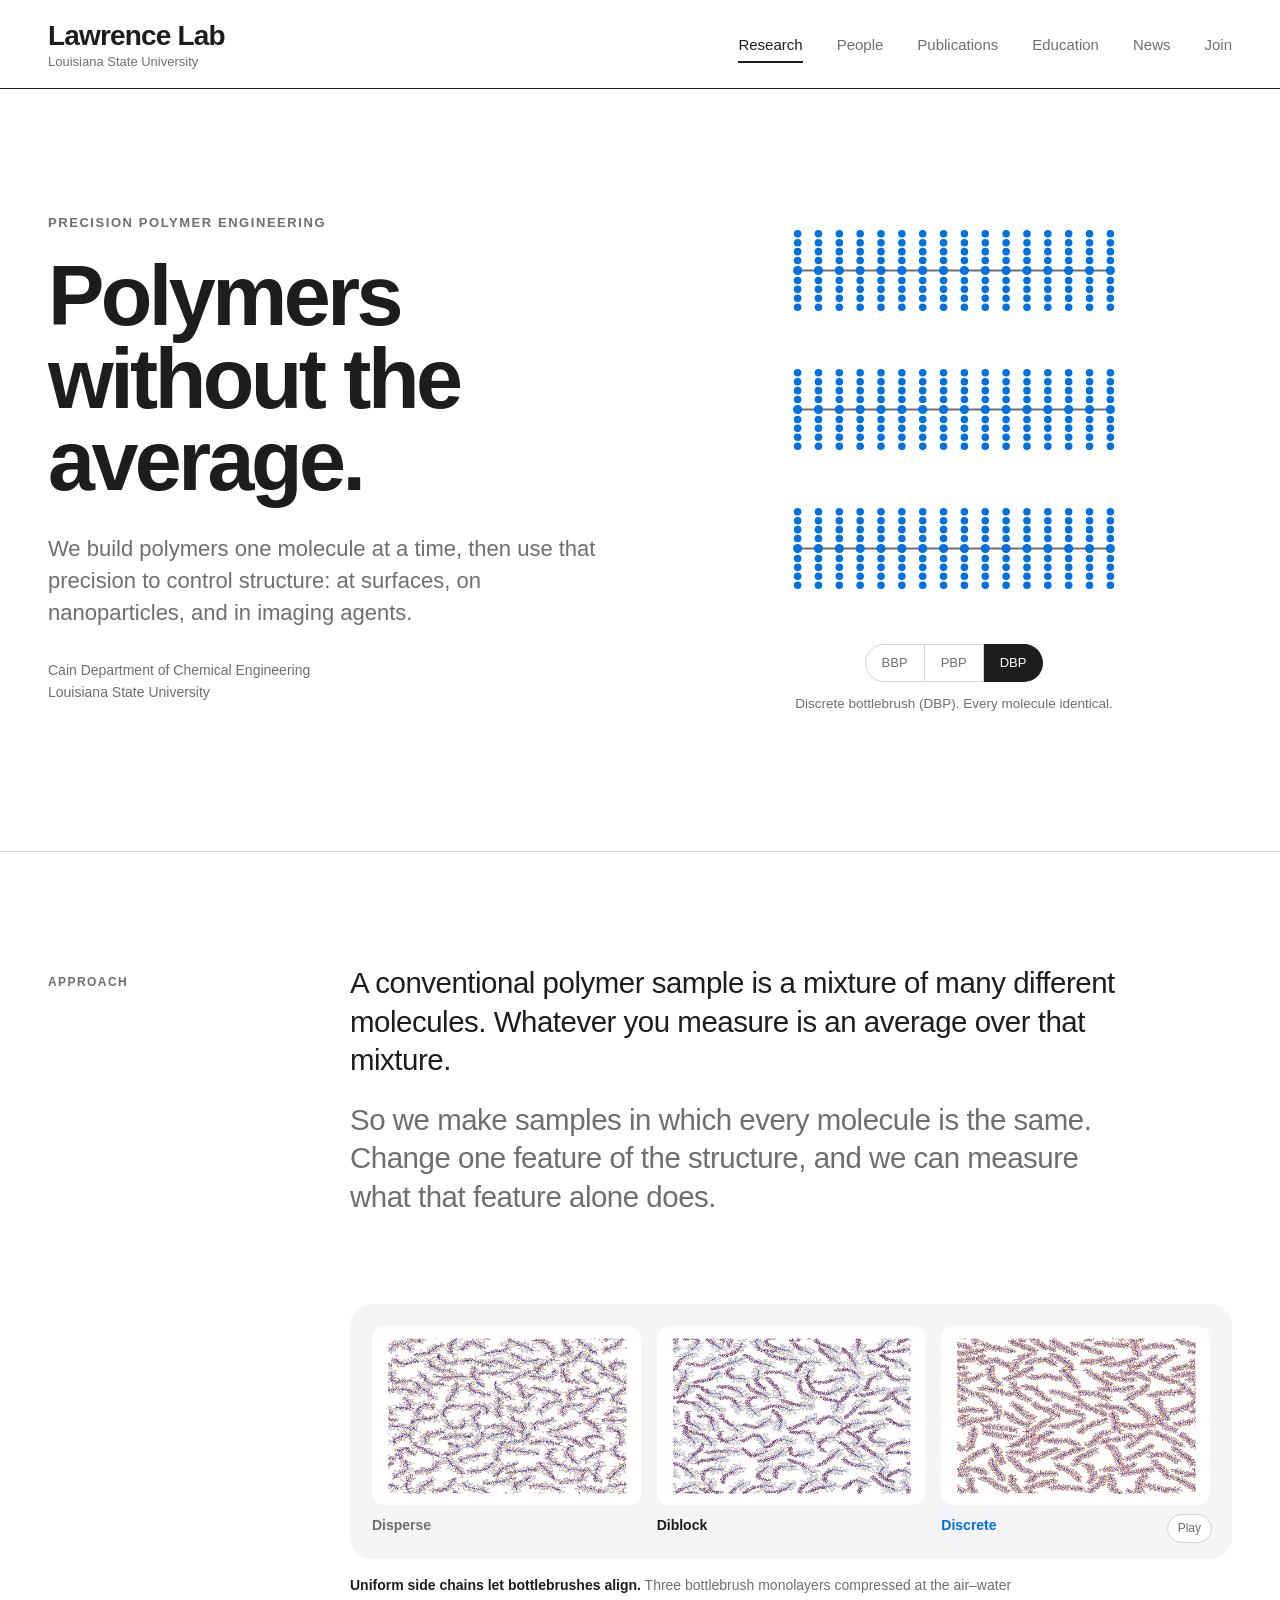
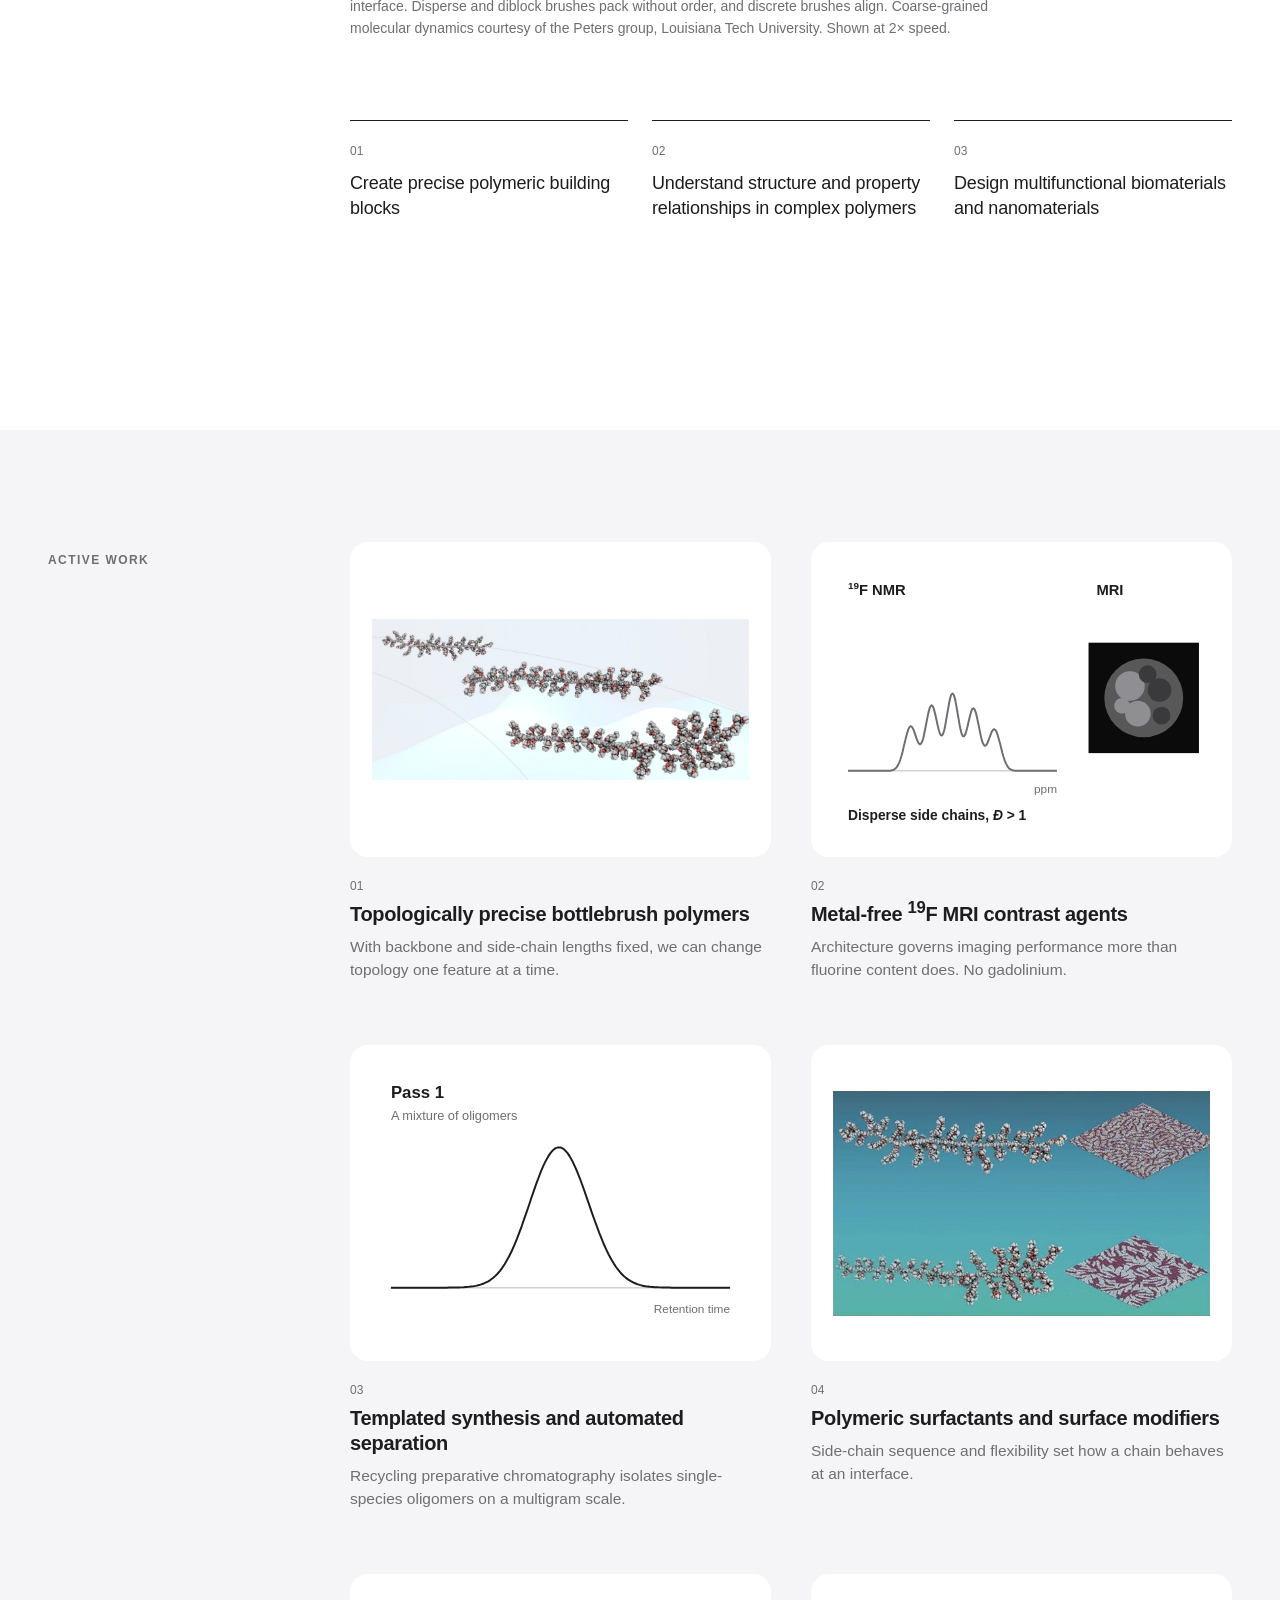
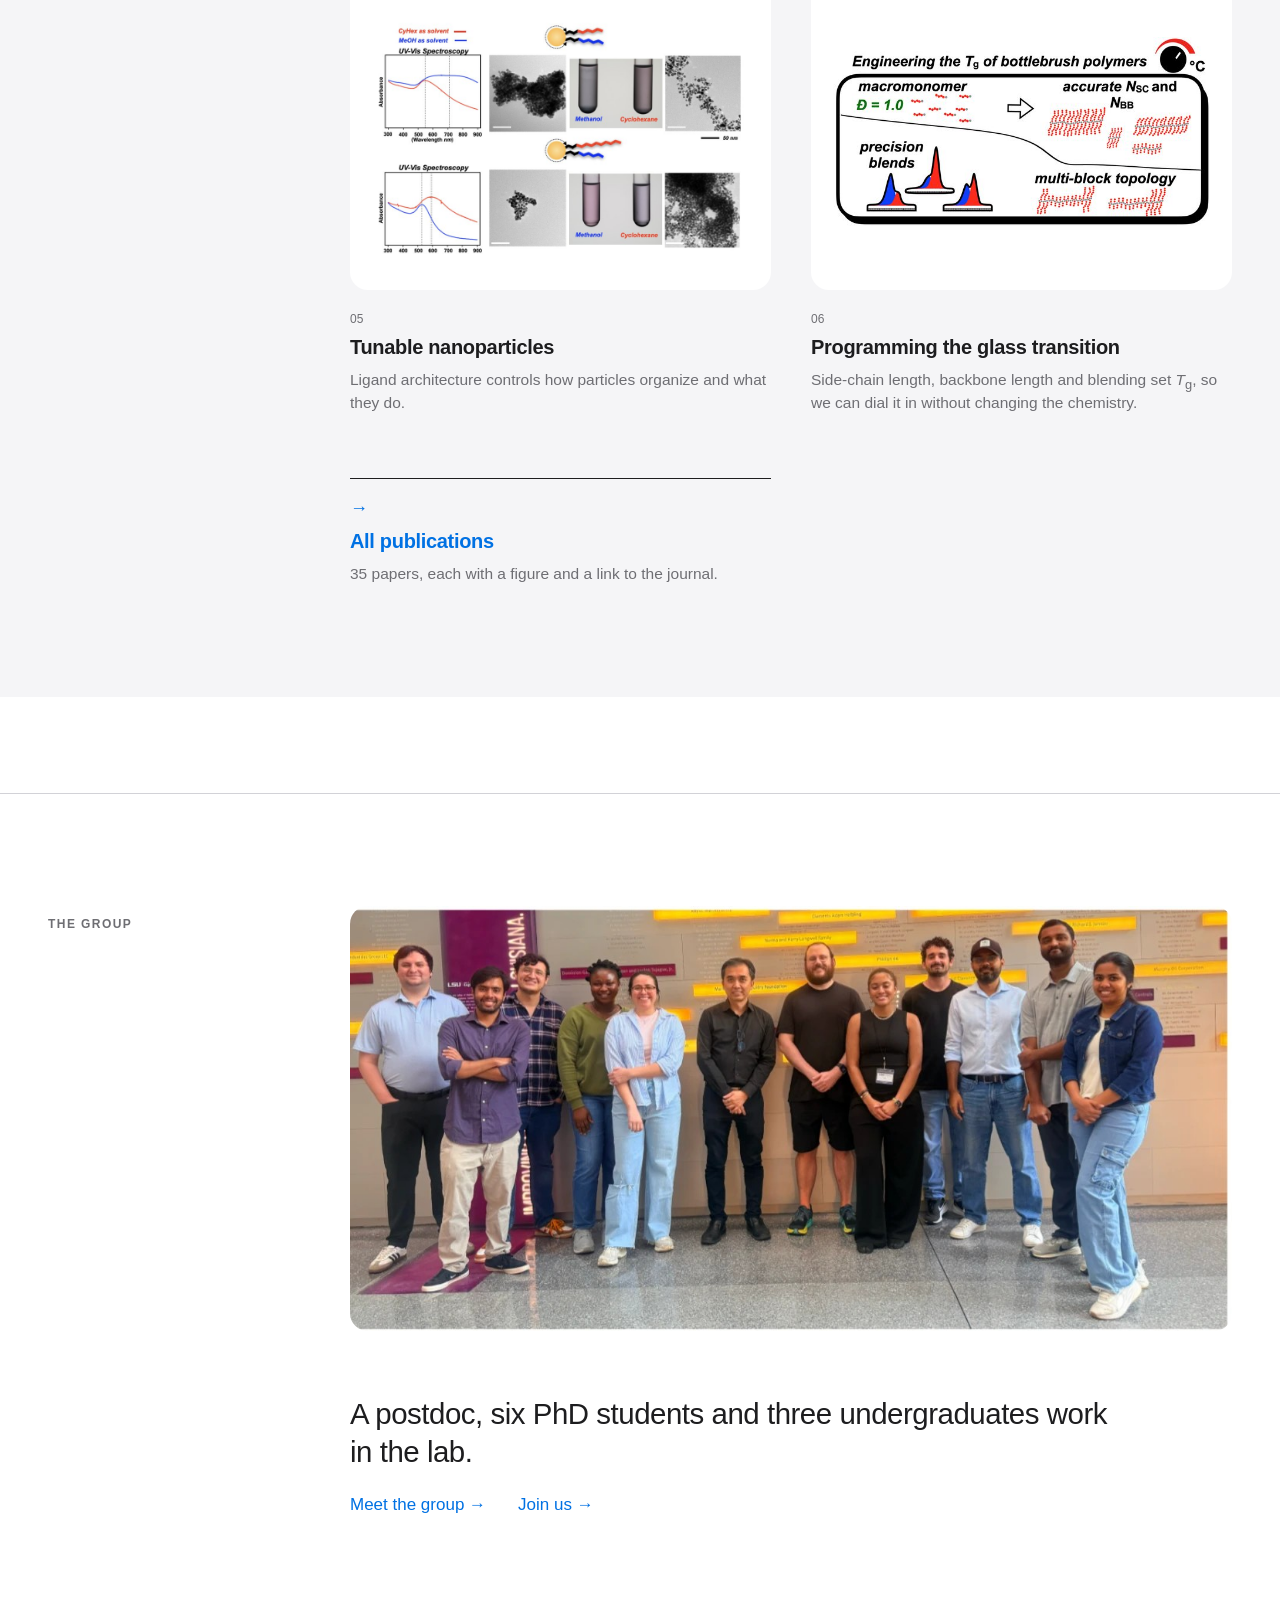
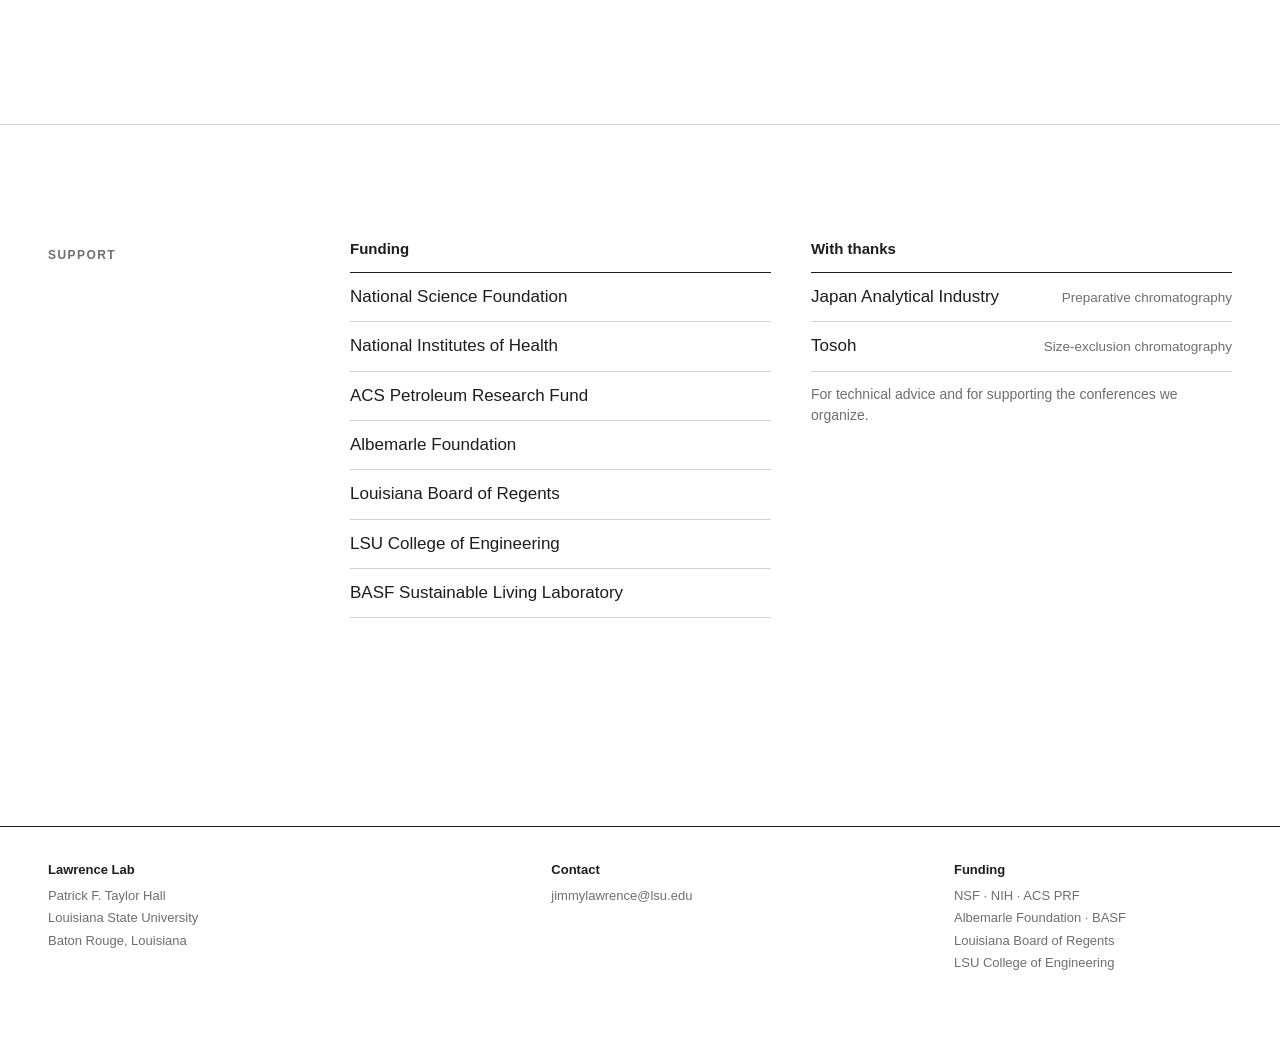
==== commit 9428a25e: "Gallery treatment: mist band and white rounded tiles; credit Peters group for MD - Active work sits " ====
--- a/index.html
+++ b/index.html
@@ -1060,8 +1060,8 @@
   </figure>
   <p class="figcap" data-reveal><b>Uniform side chains let bottlebrushes align.</b> Three
   bottlebrush monolayers compressed at the air&ndash;water interface. Disperse and diblock
-  brushes pack without order, and discrete brushes align. Coarse-grained molecular dynamics,
-  shown at 2&times; speed.</p>
+  brushes pack without order, and discrete brushes align. Coarse-grained molecular dynamics
+  courtesy of the Peters group, Louisiana Tech University. Shown at 2&times; speed.</p>
   <div class="aims">
     <div data-reveal><span class="n">01</span><p>Create precise polymeric building blocks</p></div>
     <div data-reveal><span class="n">02</span><p>Understand structure and property relationships in complex polymers</p></div>
--- a/style.css
+++ b/style.css
@@ -311,3 +311,21 @@
 /* group photo: keep the full frame, nobody cropped */
 .groupimg.wide-photo{aspect-ratio:auto; object-fit:contain}
 .groupfig img[src*="group-2026"]{aspect-ratio:auto; object-fit:contain}
+
+/* ---------- gallery treatment (Apple-style): mist band, white rounded tiles, no borders ---------- */
+#areas{background:var(--mist); border-top:0}
+#areas .area .card{border:0; border-radius:18px}
+#areas .area:hover .card img{transform:scale(1.035)}
+.mdfig.card{background:var(--mist); border:0; border-radius:22px; padding:22px}
+.mdgrid video{border-radius:12px; background:#fff}
+.mdgrid .lab{color:var(--ink)}
+.mdgrid .lab.dis{color:var(--graphite)} .mdgrid .lab.disc{color:var(--blue)}
+.mdtoggle{border-radius:999px; background:var(--page); color:var(--graphite); border-color:var(--rule)}
+.groupimg,.groupfig img{border-radius:18px}
+.gallery img{border-radius:12px}
+ul.members .ph{border-radius:14px}
+.pi2 .ph{border-radius:14px}
+ol.pubs .thumb{border-radius:10px}
+.brushctl button:first-child{border-radius:999px 0 0 999px}
+.brushctl button:last-child{border-radius:0 999px 999px 0}
+@media(max-width:900px){ .mdfig.card{padding:14px; border-radius:18px} }
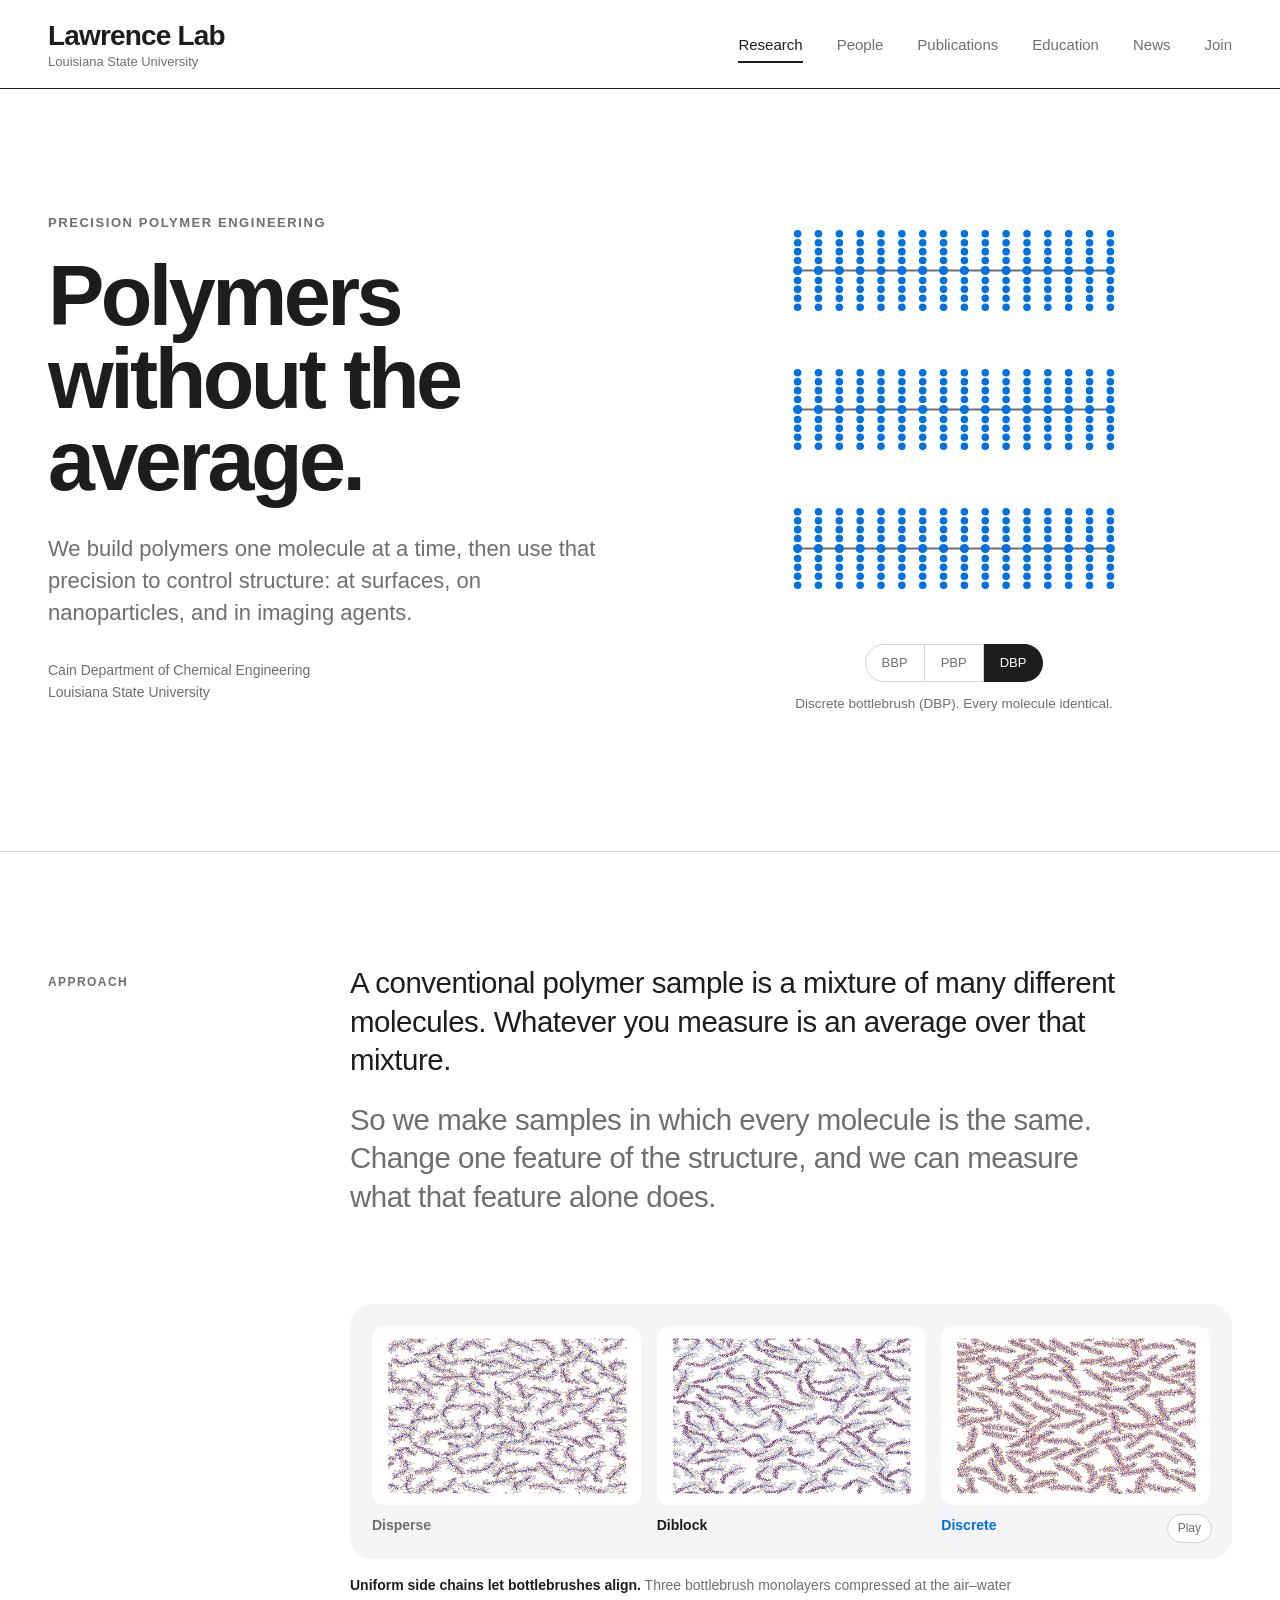
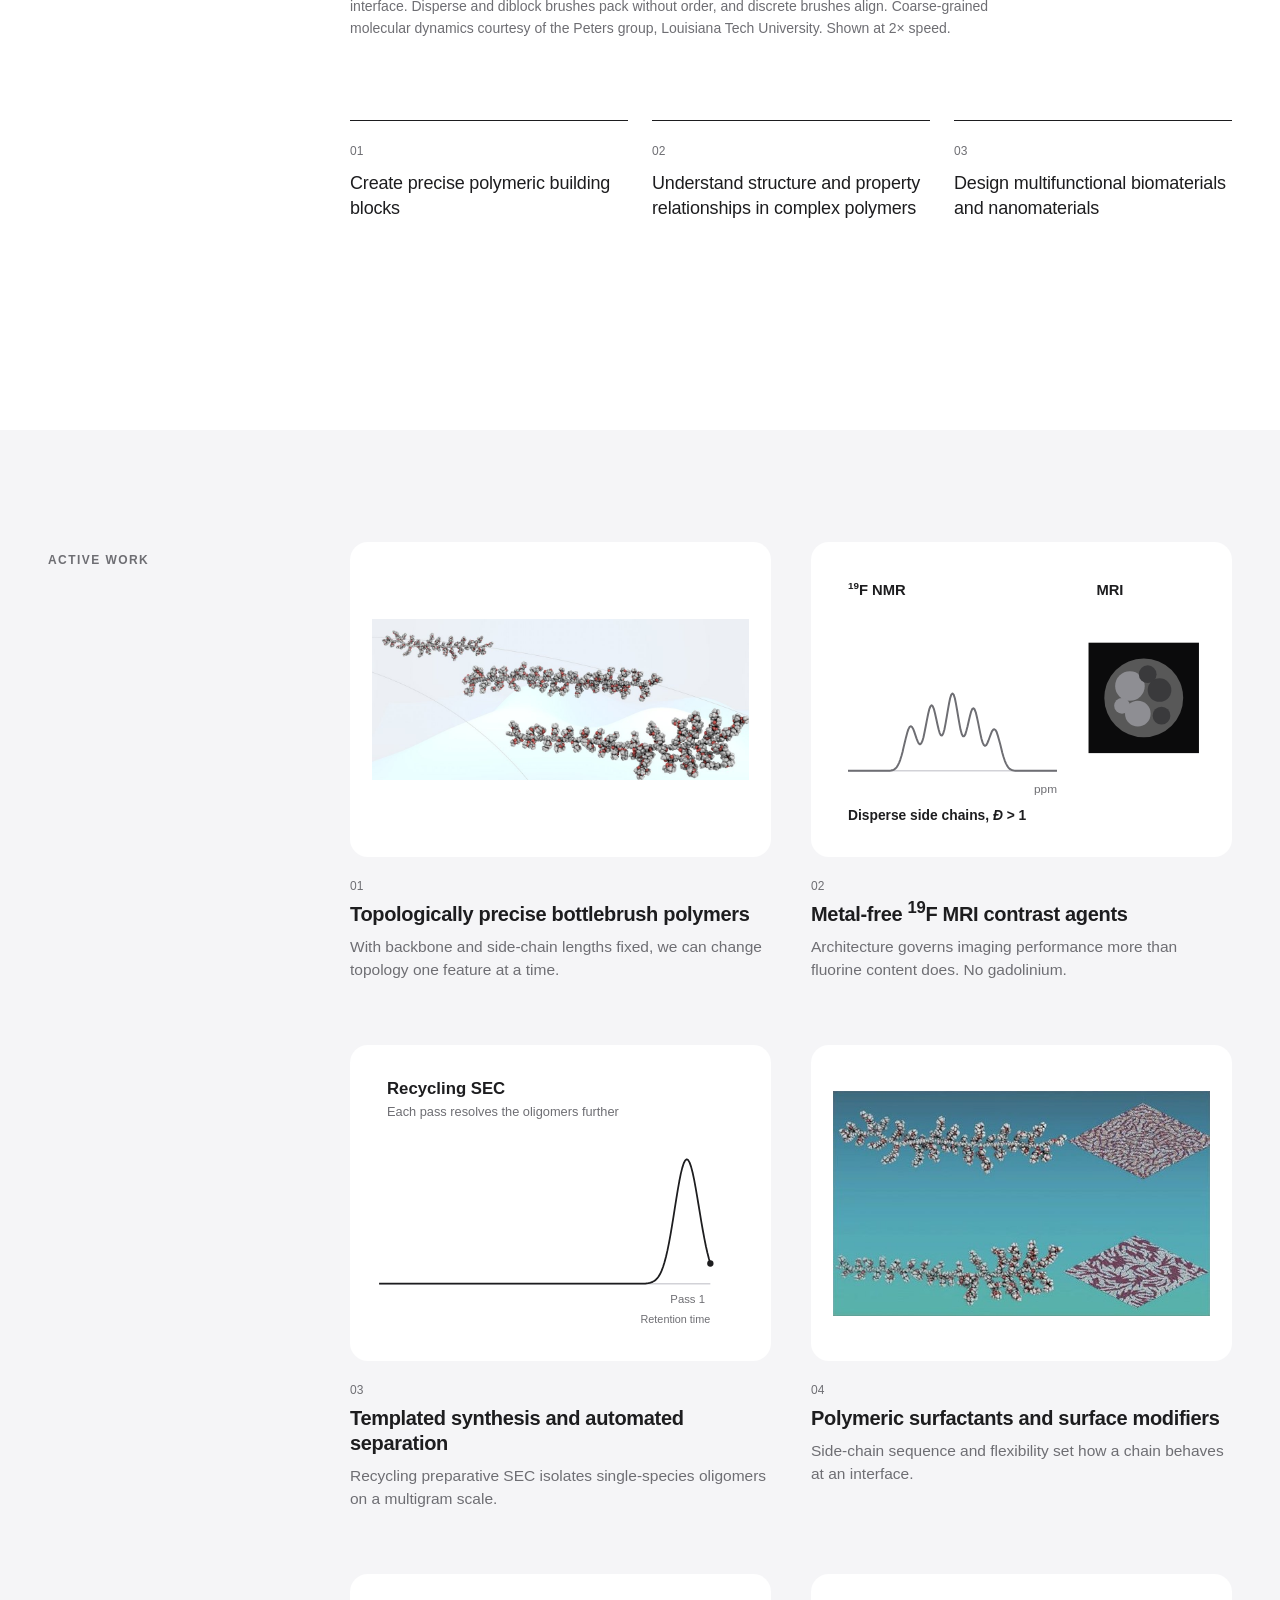
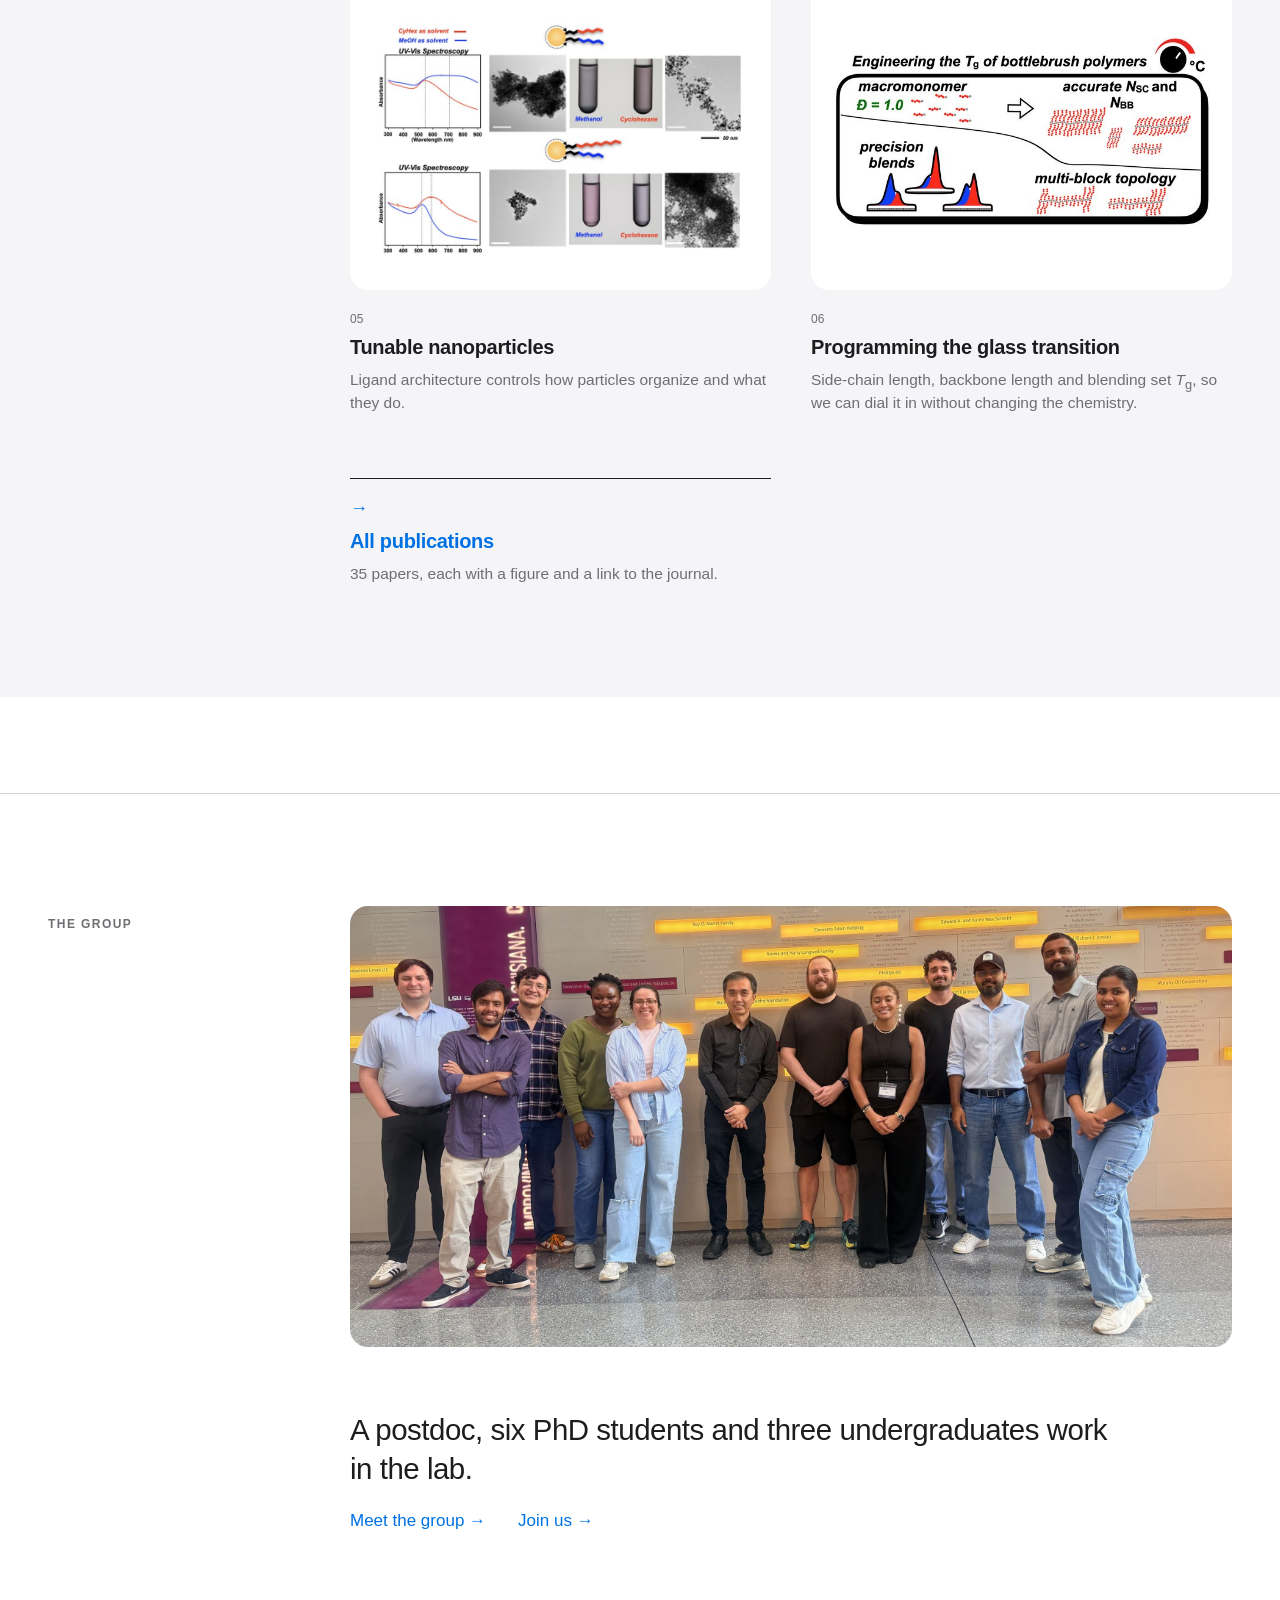
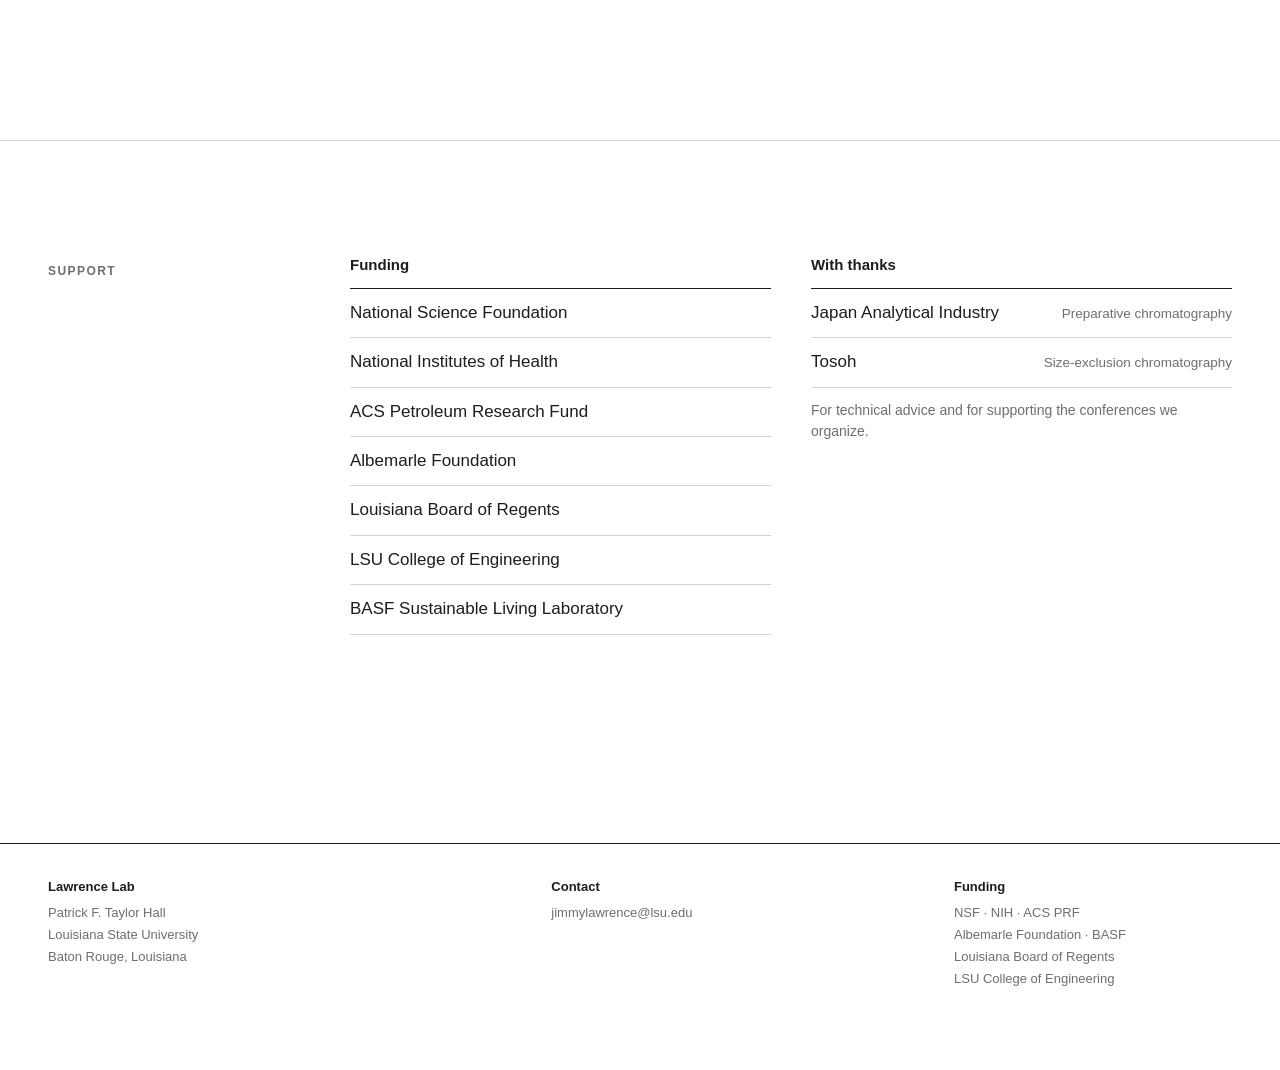
==== commit 14160aed: "Area 03: recycling SEC as a chart recorder - Passes slide in from right to left, each better resolve" ====
--- a/index.html
+++ b/index.html
@@ -1083,9 +1083,9 @@
       <p>Architecture governs imaging performance more than fluorine content does. No gadolinium.</p>
     </article>
     <article class="area" data-reveal>
-      <div class="card anim"><svg data-anim="hplc" viewBox="0 0 400 300" role="img" aria-label="With each pass through the recycling column, a broad oligomer peak resolves into single species, and one species is collected."></svg></div>
+      <div class="card anim"><svg data-anim="hplc" viewBox="0 0 400 300" role="img" aria-label="A recycling SEC trace: each pass resolves the oligomers further, low and high molecular weight species are cut away, and one species is collected."></svg></div>
       <span class="idx">03</span><h3>Templated synthesis and automated separation</h3>
-      <p>Recycling preparative chromatography isolates single-species oligomers on a multigram scale.</p>
+      <p>Recycling preparative SEC isolates single-species oligomers on a multigram scale.</p>
     </article>
     <article class="area" data-reveal>
       <div class="card"><img src="images/areas/interface.jpg" alt="Rendered bottlebrush polymers assembling at an interface." loading="lazy"></div>
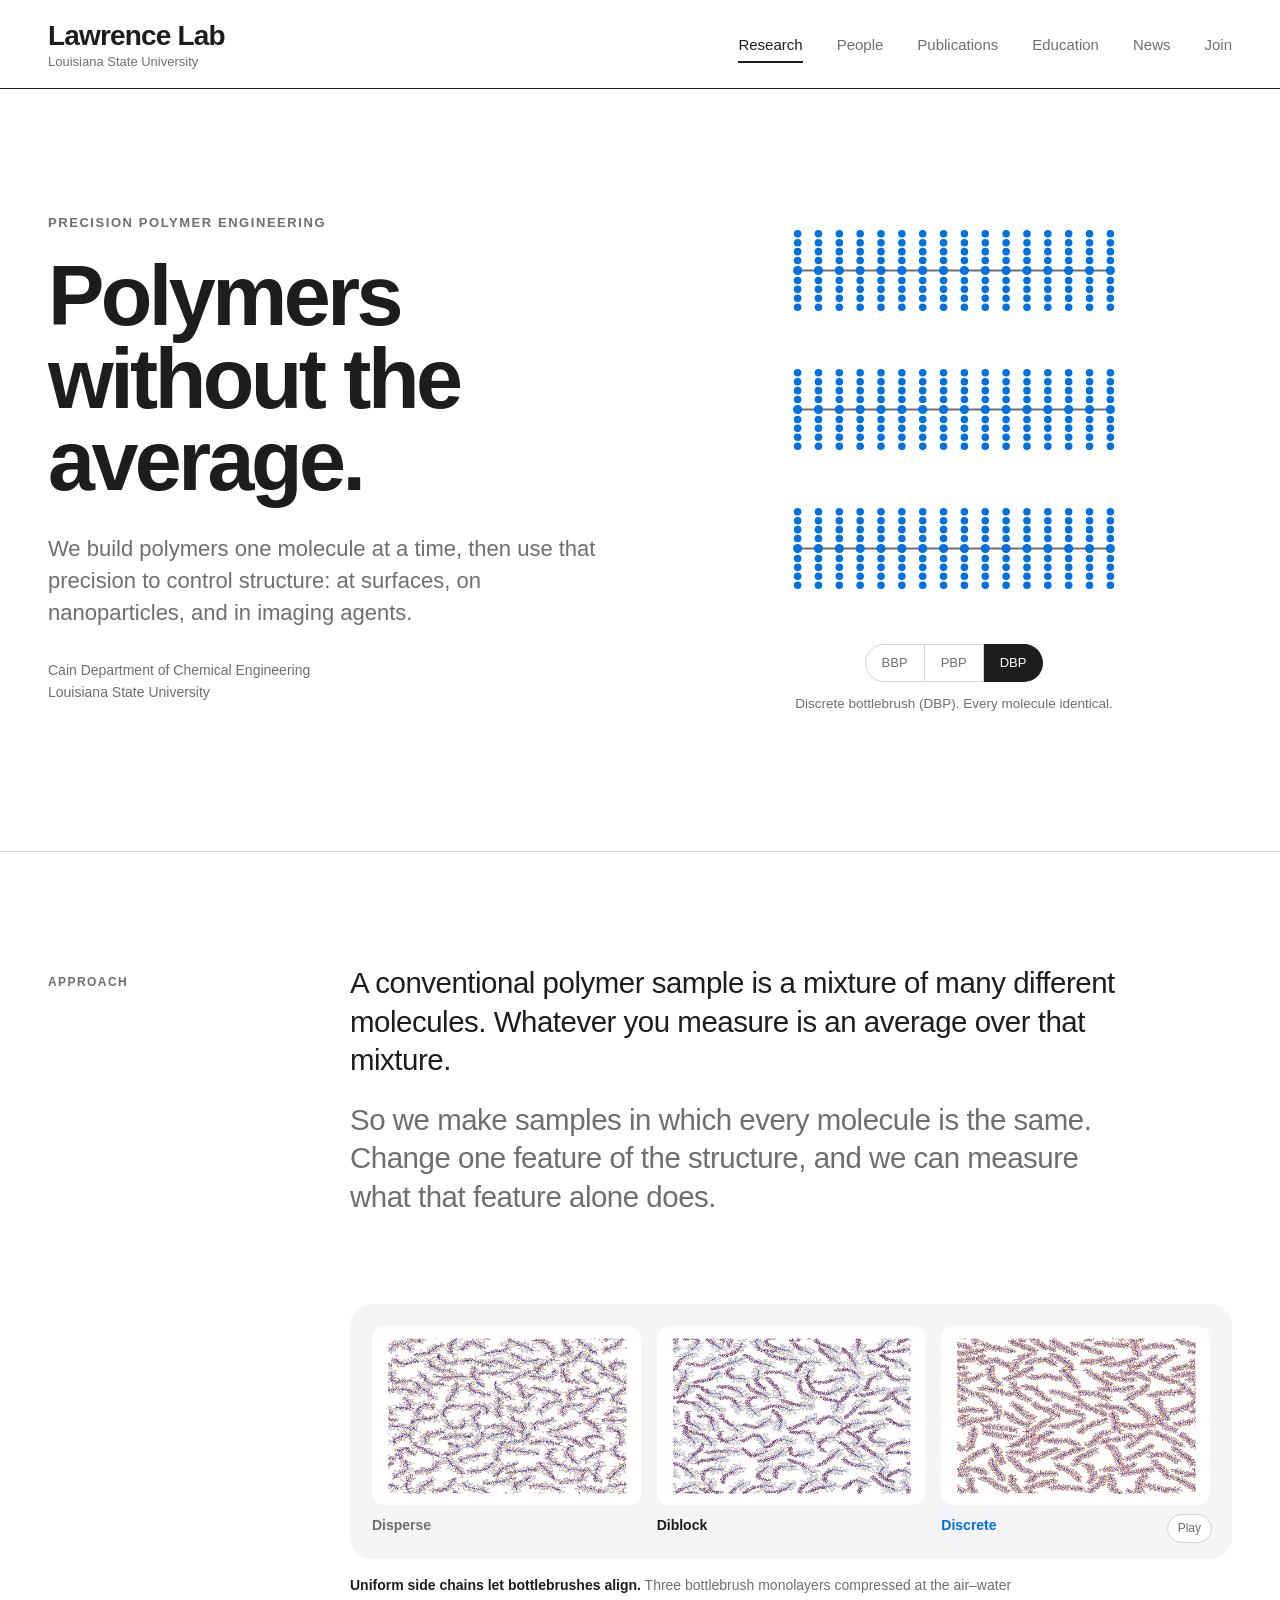
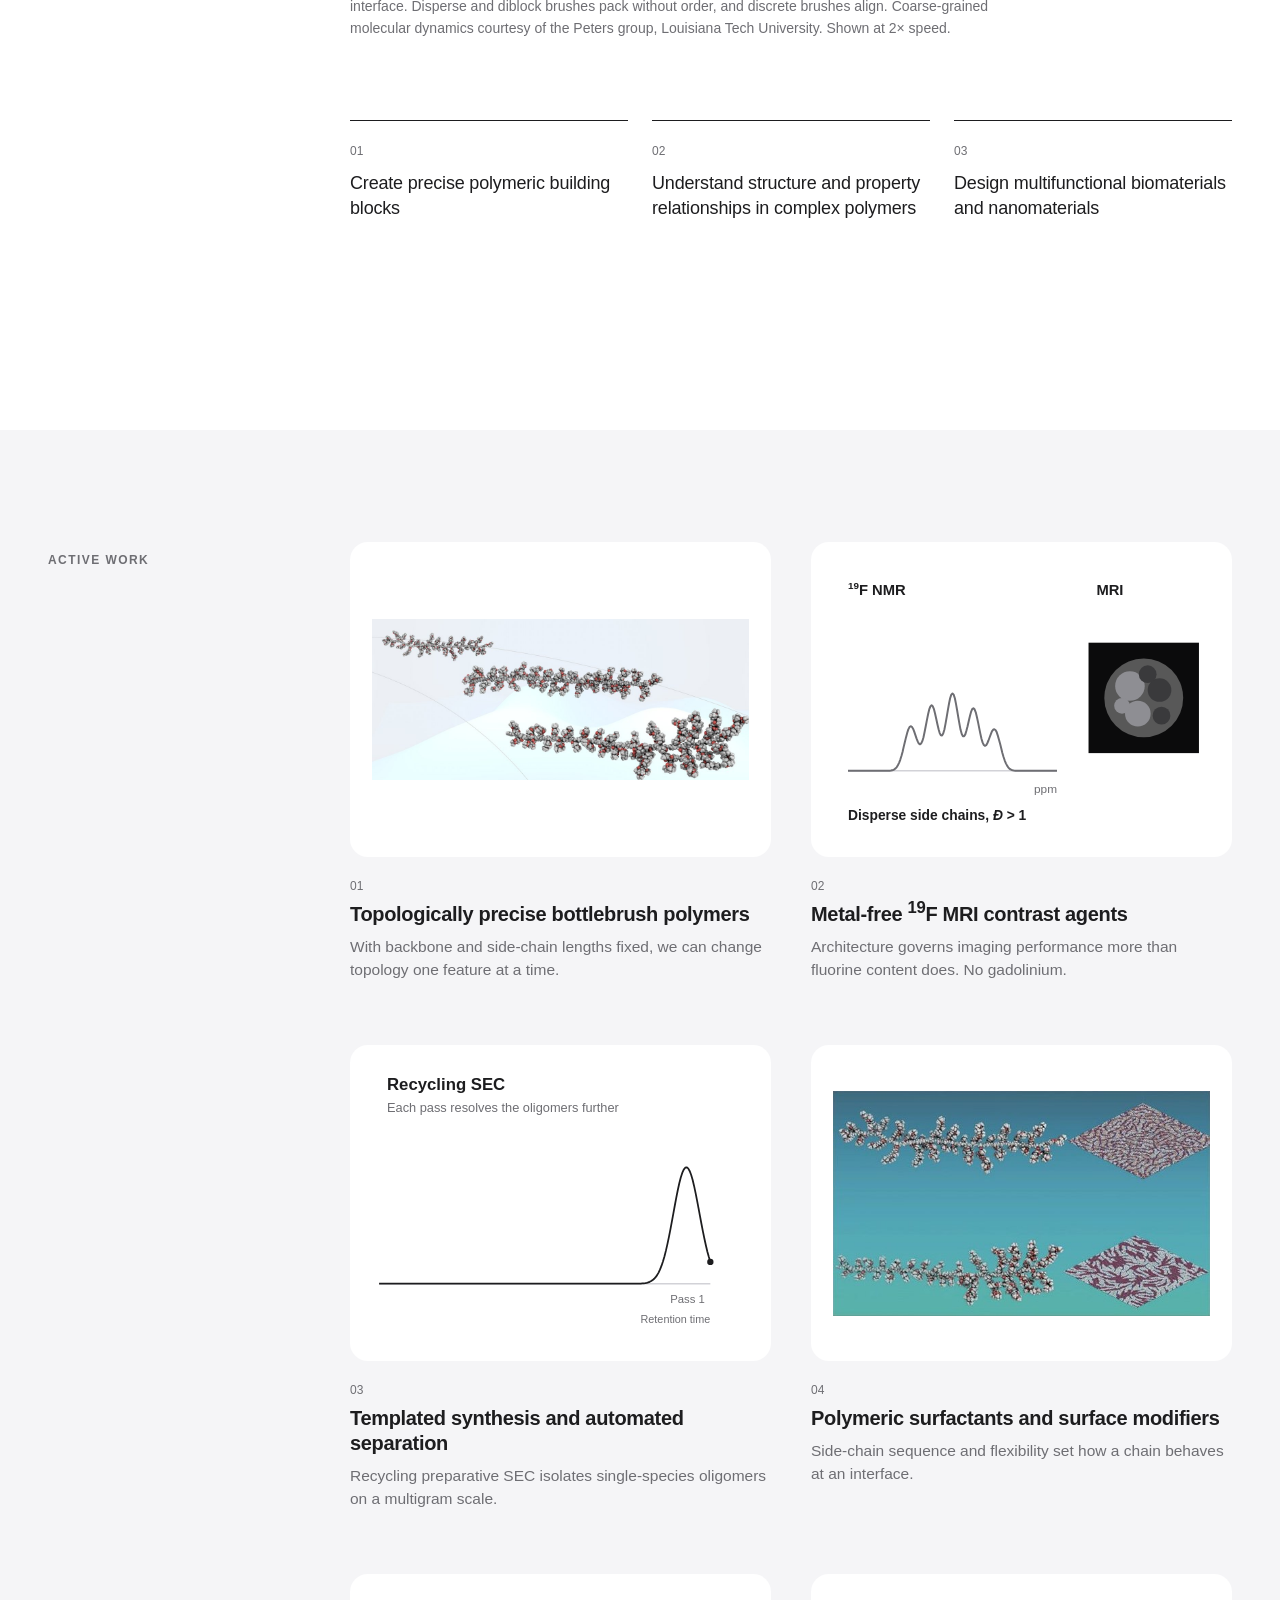
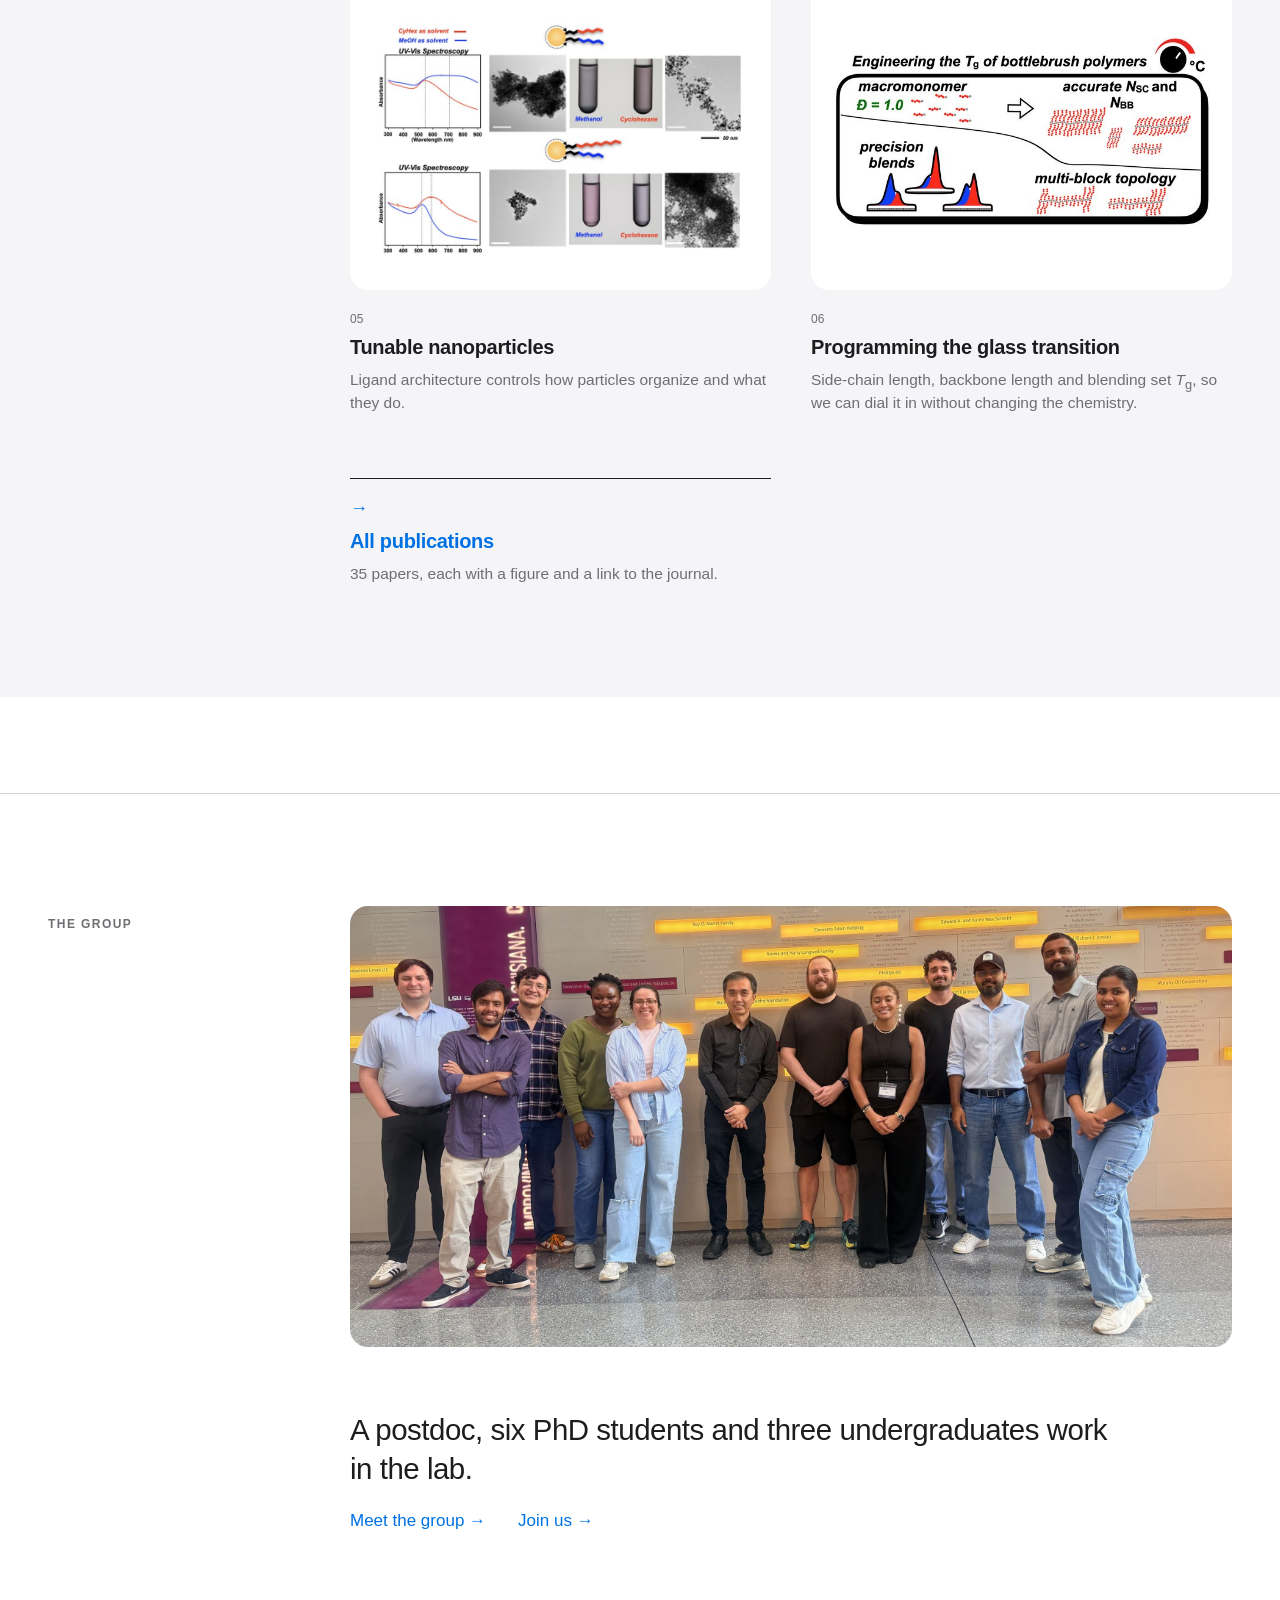
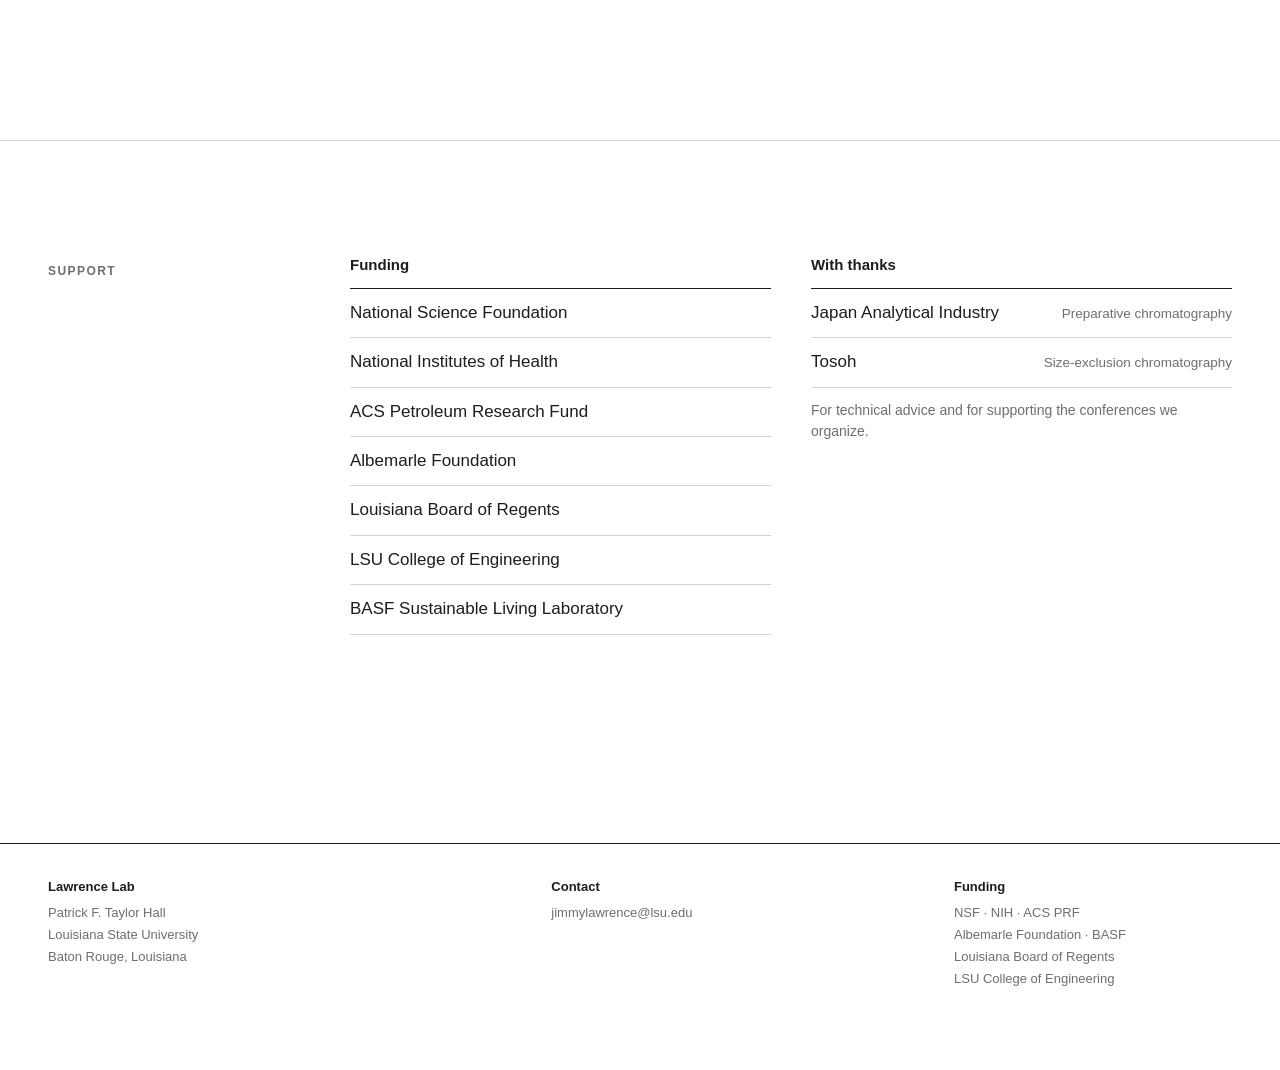
==== commit 1d772ef5: "SEC animation isolates all six species in pairs; headshots for Bandara and Cu Castillo - Pass 4: #1," ====
--- a/index.html
+++ b/index.html
@@ -1083,7 +1083,7 @@
       <p>Architecture governs imaging performance more than fluorine content does. No gadolinium.</p>
     </article>
     <article class="area" data-reveal>
-      <div class="card anim"><svg data-anim="hplc" viewBox="0 0 400 300" role="img" aria-label="A recycling SEC trace: each pass resolves the oligomers further, low and high molecular weight species are cut away, and one species is collected."></svg></div>
+      <div class="card anim"><svg data-anim="hplc" viewBox="0 0 400 300" role="img" aria-label="A recycling SEC trace: each pass resolves the oligomers further, and pairs of species are isolated at baseline separation until all six are collected, with number 4 as the target."></svg></div>
       <span class="idx">03</span><h3>Templated synthesis and automated separation</h3>
       <p>Recycling preparative SEC isolates single-species oligomers on a multigram scale.</p>
     </article>
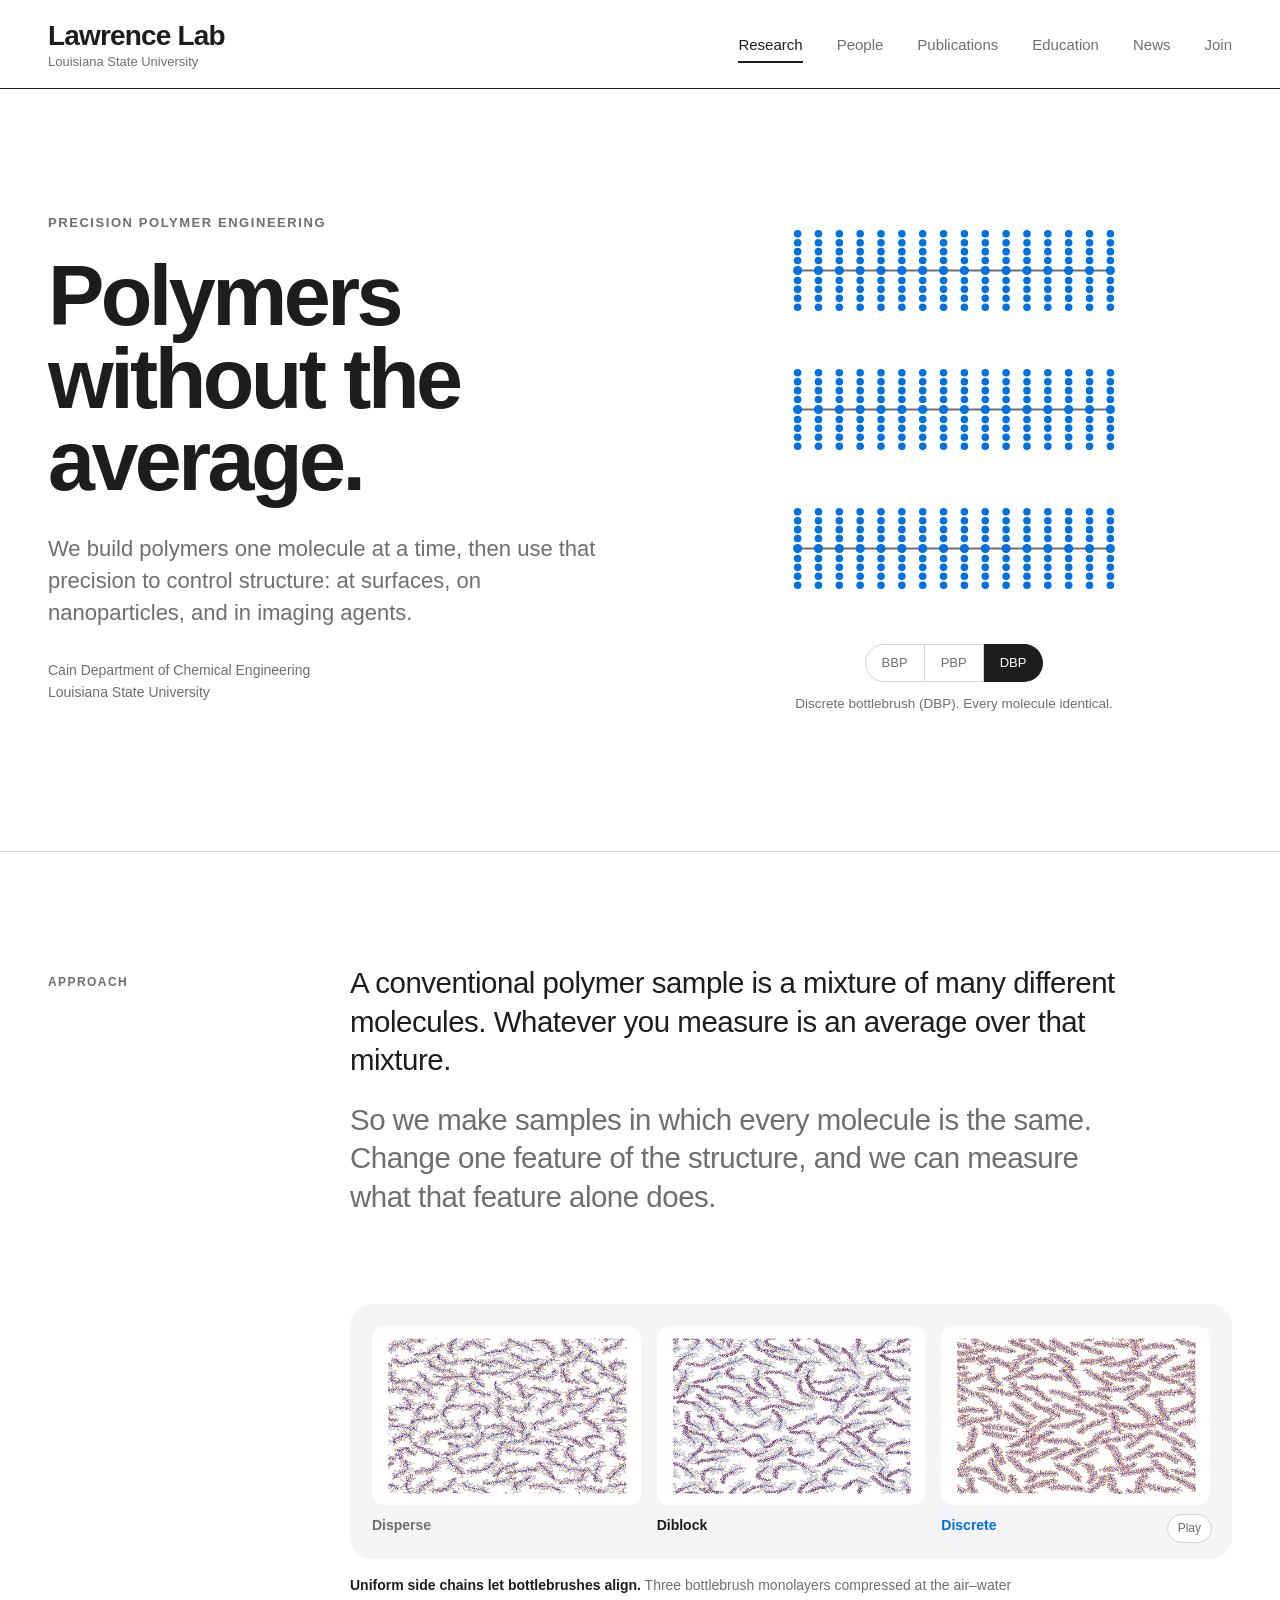
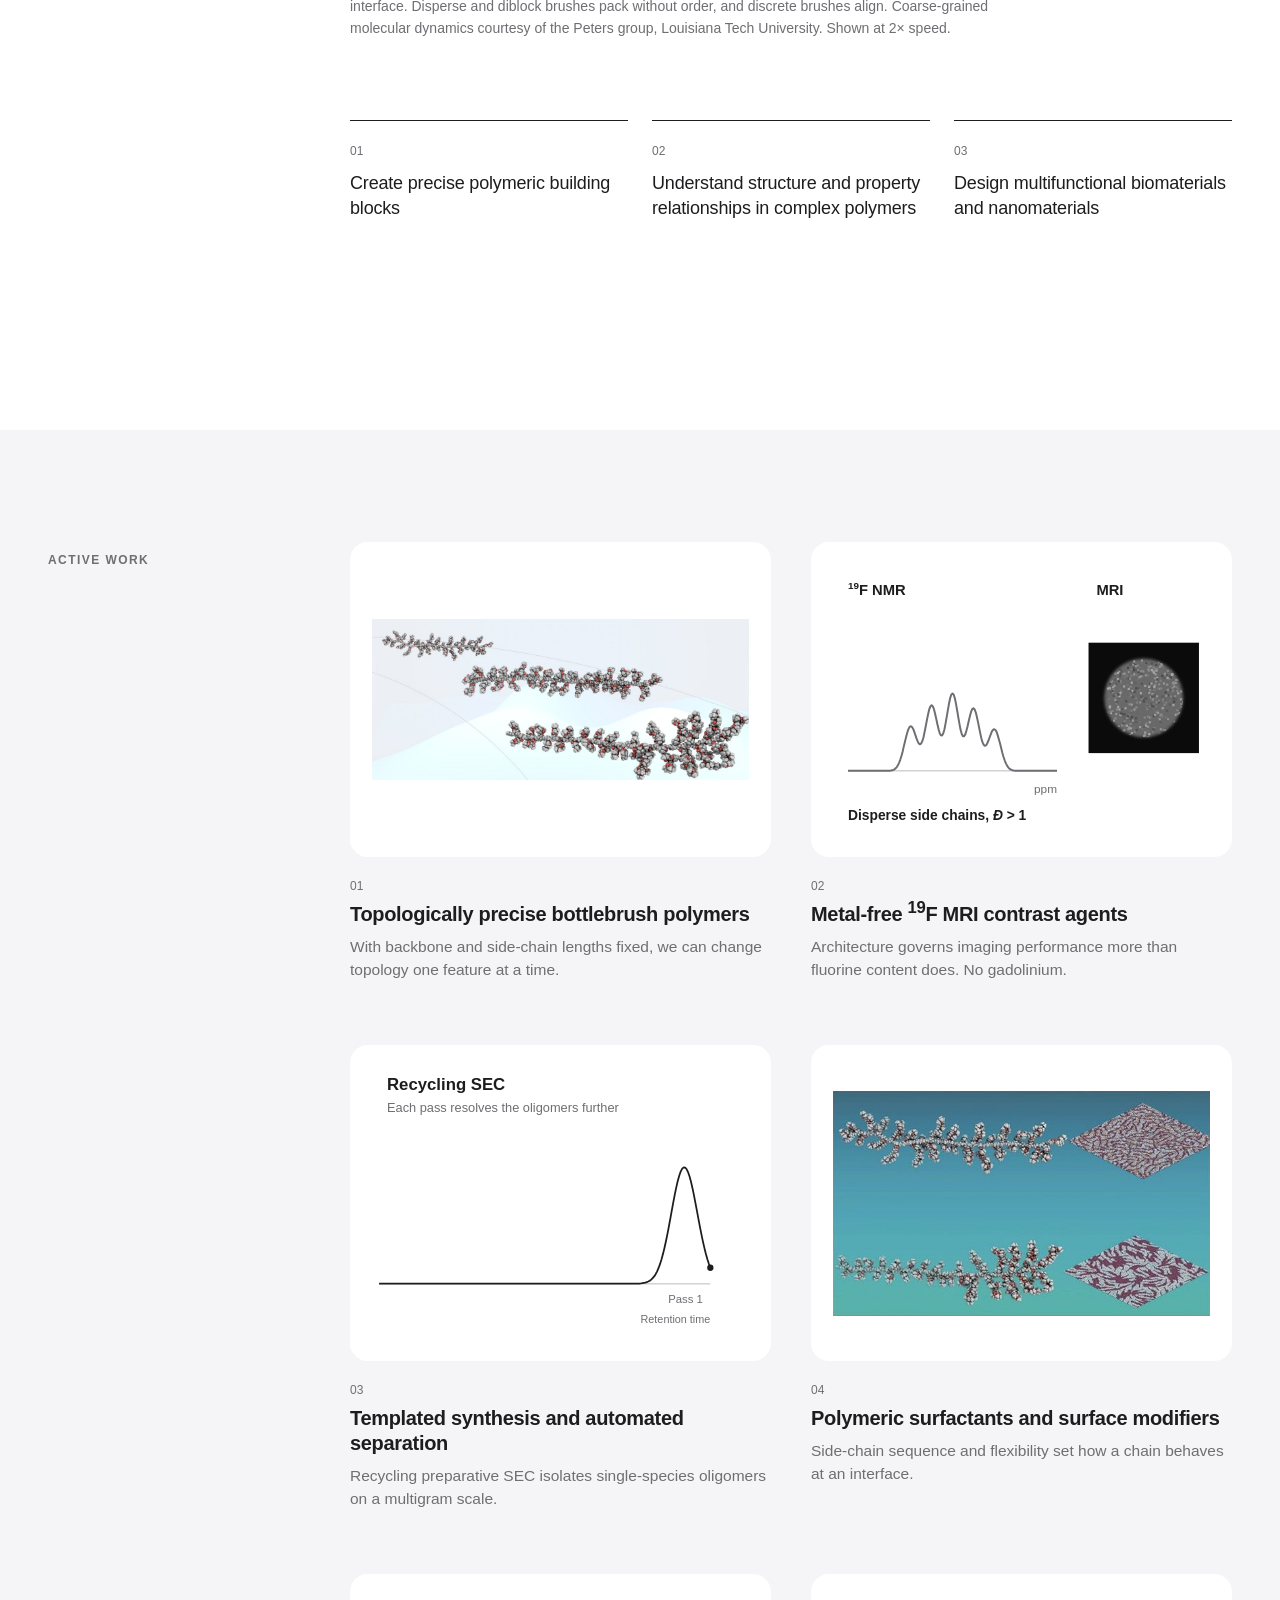
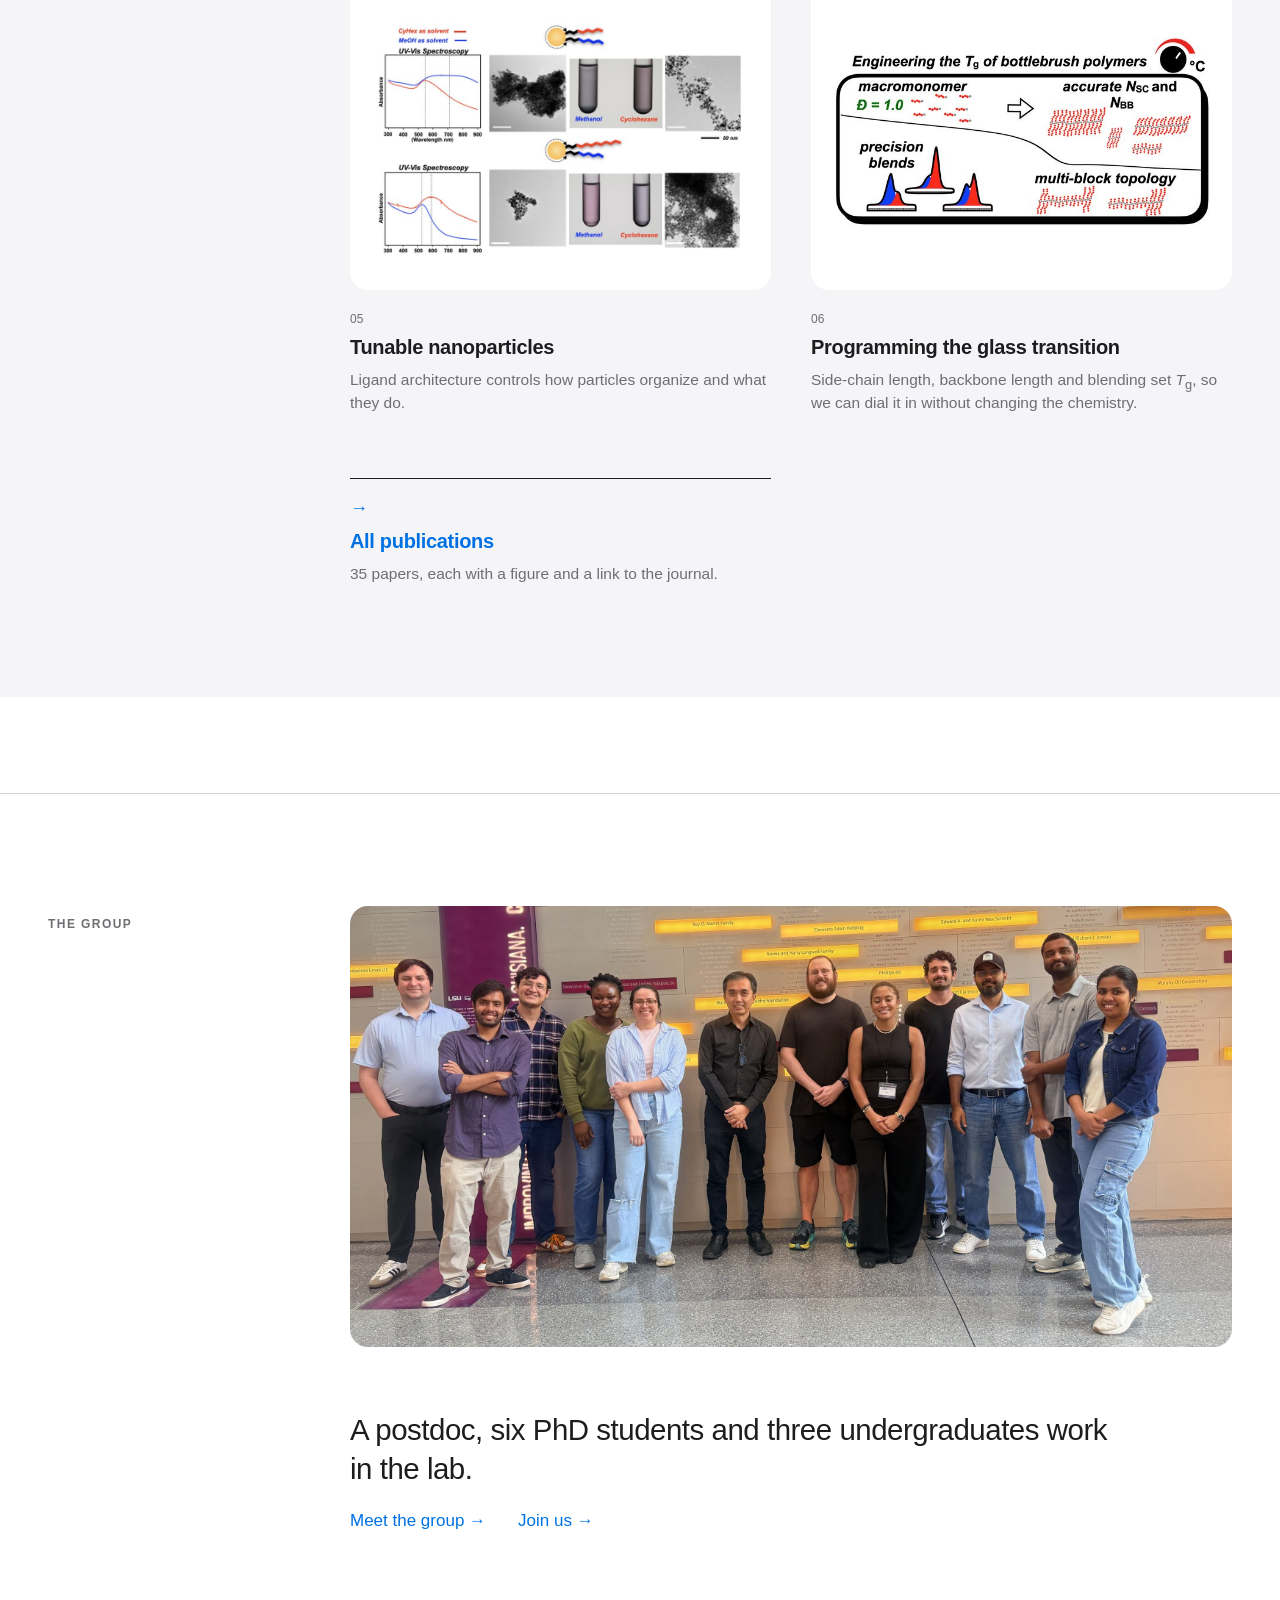
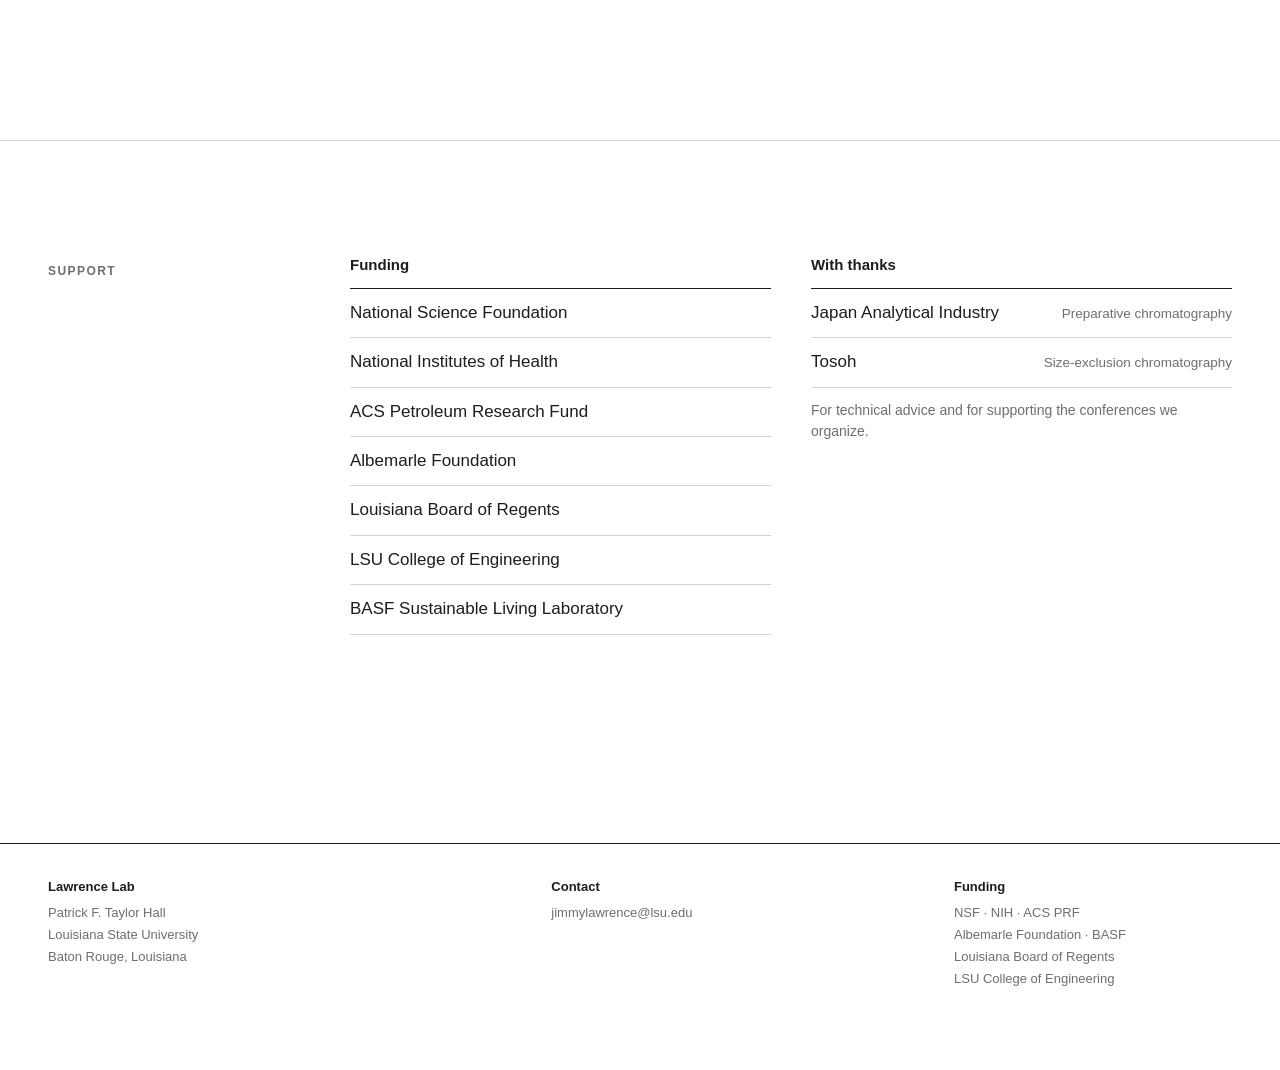
==== commit c72a275d: "MRI phantom: disperse is uniformly dimmer, noisier and softer, not patchy The agent is dissolved eve" ====
--- a/index.html
+++ b/index.html
@@ -1078,7 +1078,7 @@
       <p>With backbone and side-chain lengths fixed, we can change topology one feature at a time.</p>
     </article>
     <article class="area" data-reveal>
-      <div class="card anim"><svg data-anim="nmr" viewBox="0 0 400 300" role="img" aria-label="As side chains become uniform, the broad fluorine-19 NMR signal collapses into one sharp peak and the MRI image brightens."></svg></div>
+      <div class="card anim"><svg data-anim="nmr" viewBox="0 0 400 300" role="img" aria-label="As side chains become uniform, the broad fluorine-19 NMR signal collapses into one sharp peak, and the MRI phantom becomes brighter, cleaner and sharper."></svg></div>
       <span class="idx">02</span><h3>Metal-free <sup>19</sup>F MRI contrast agents</h3>
       <p>Architecture governs imaging performance more than fluorine content does. No gadolinium.</p>
     </article>
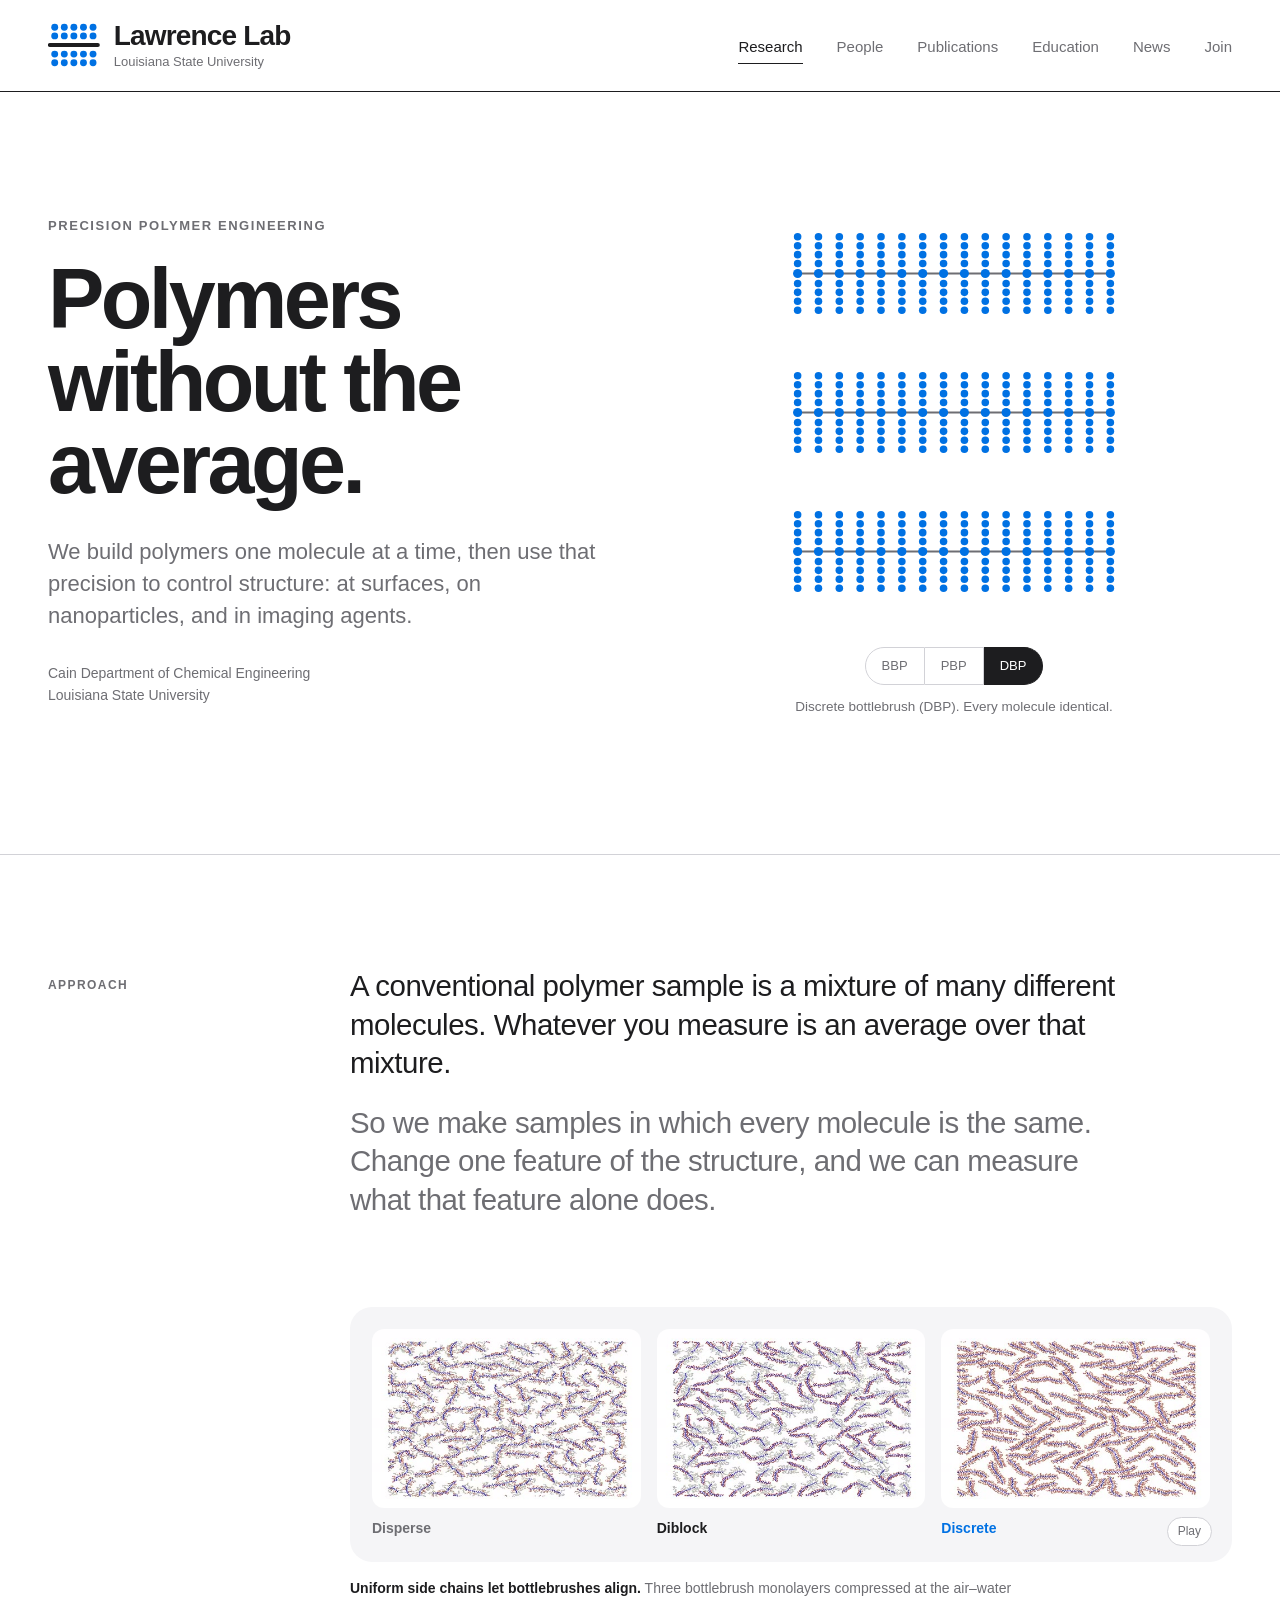
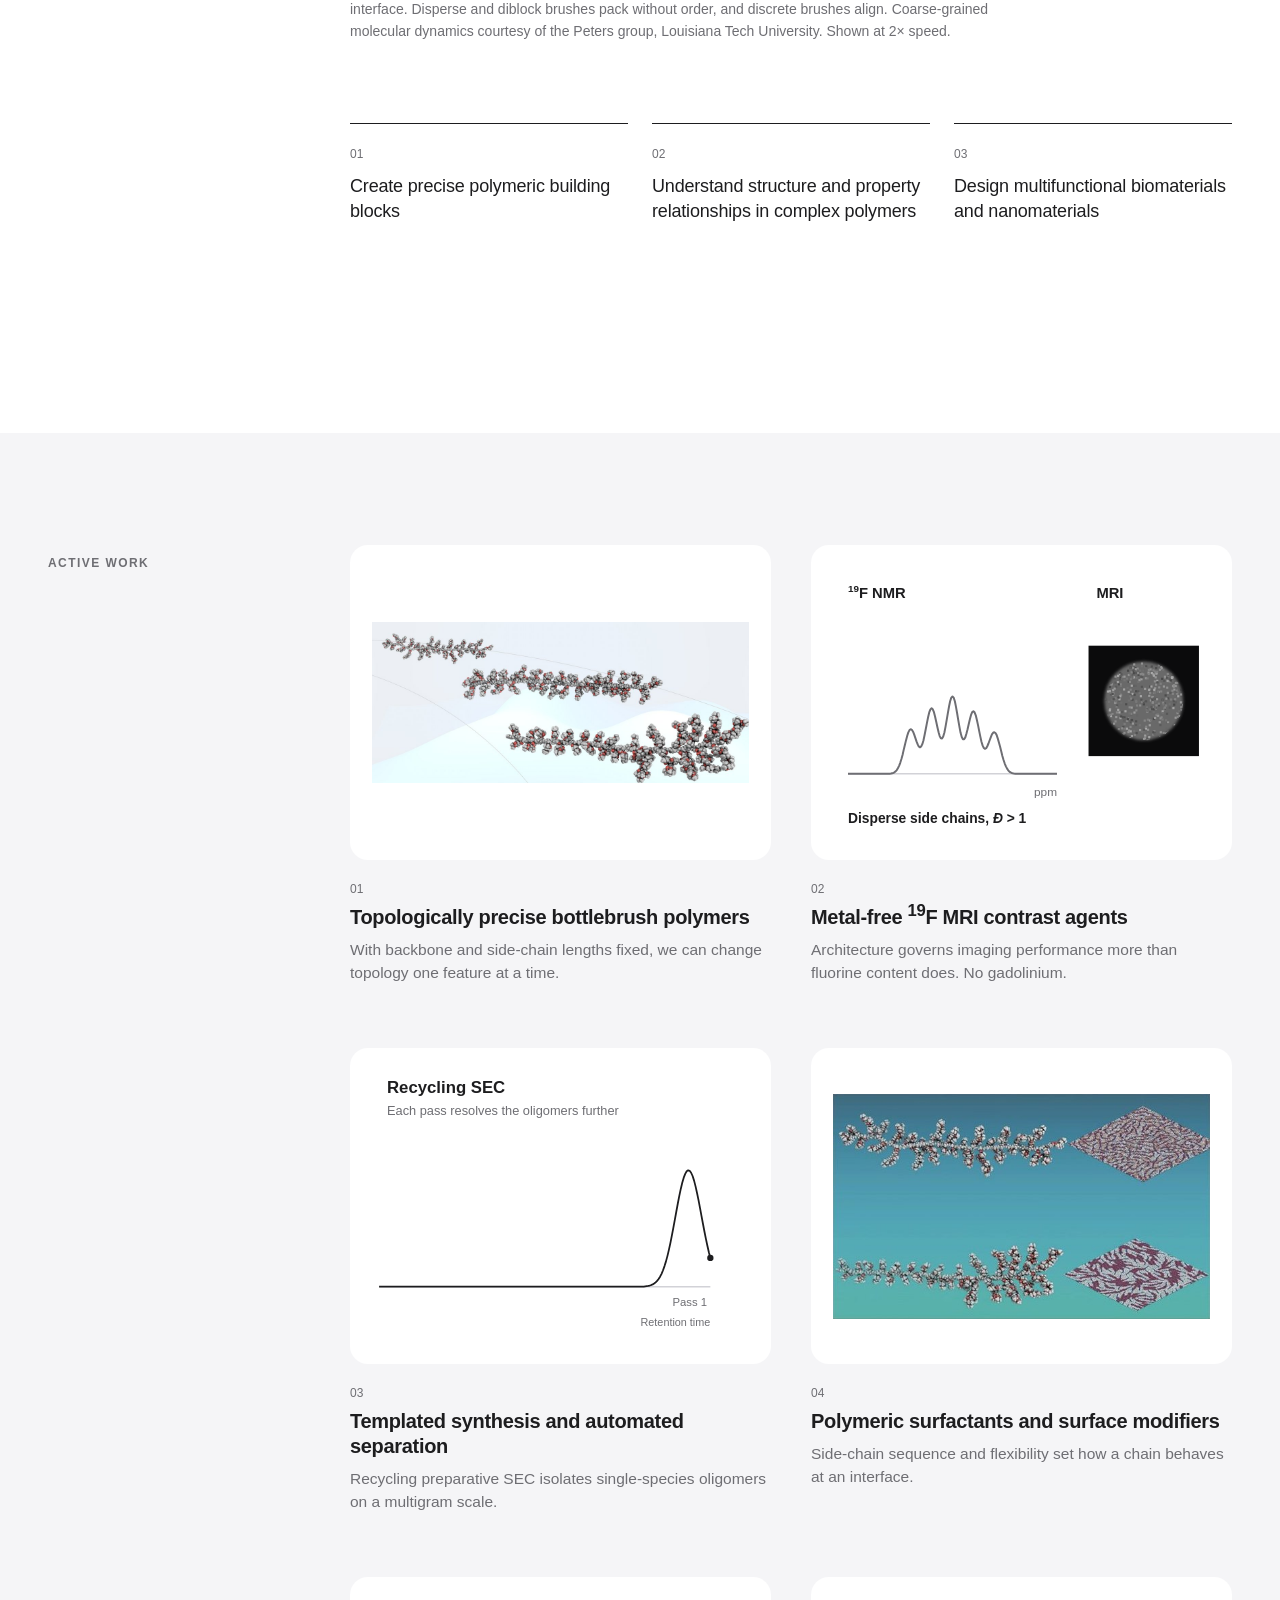
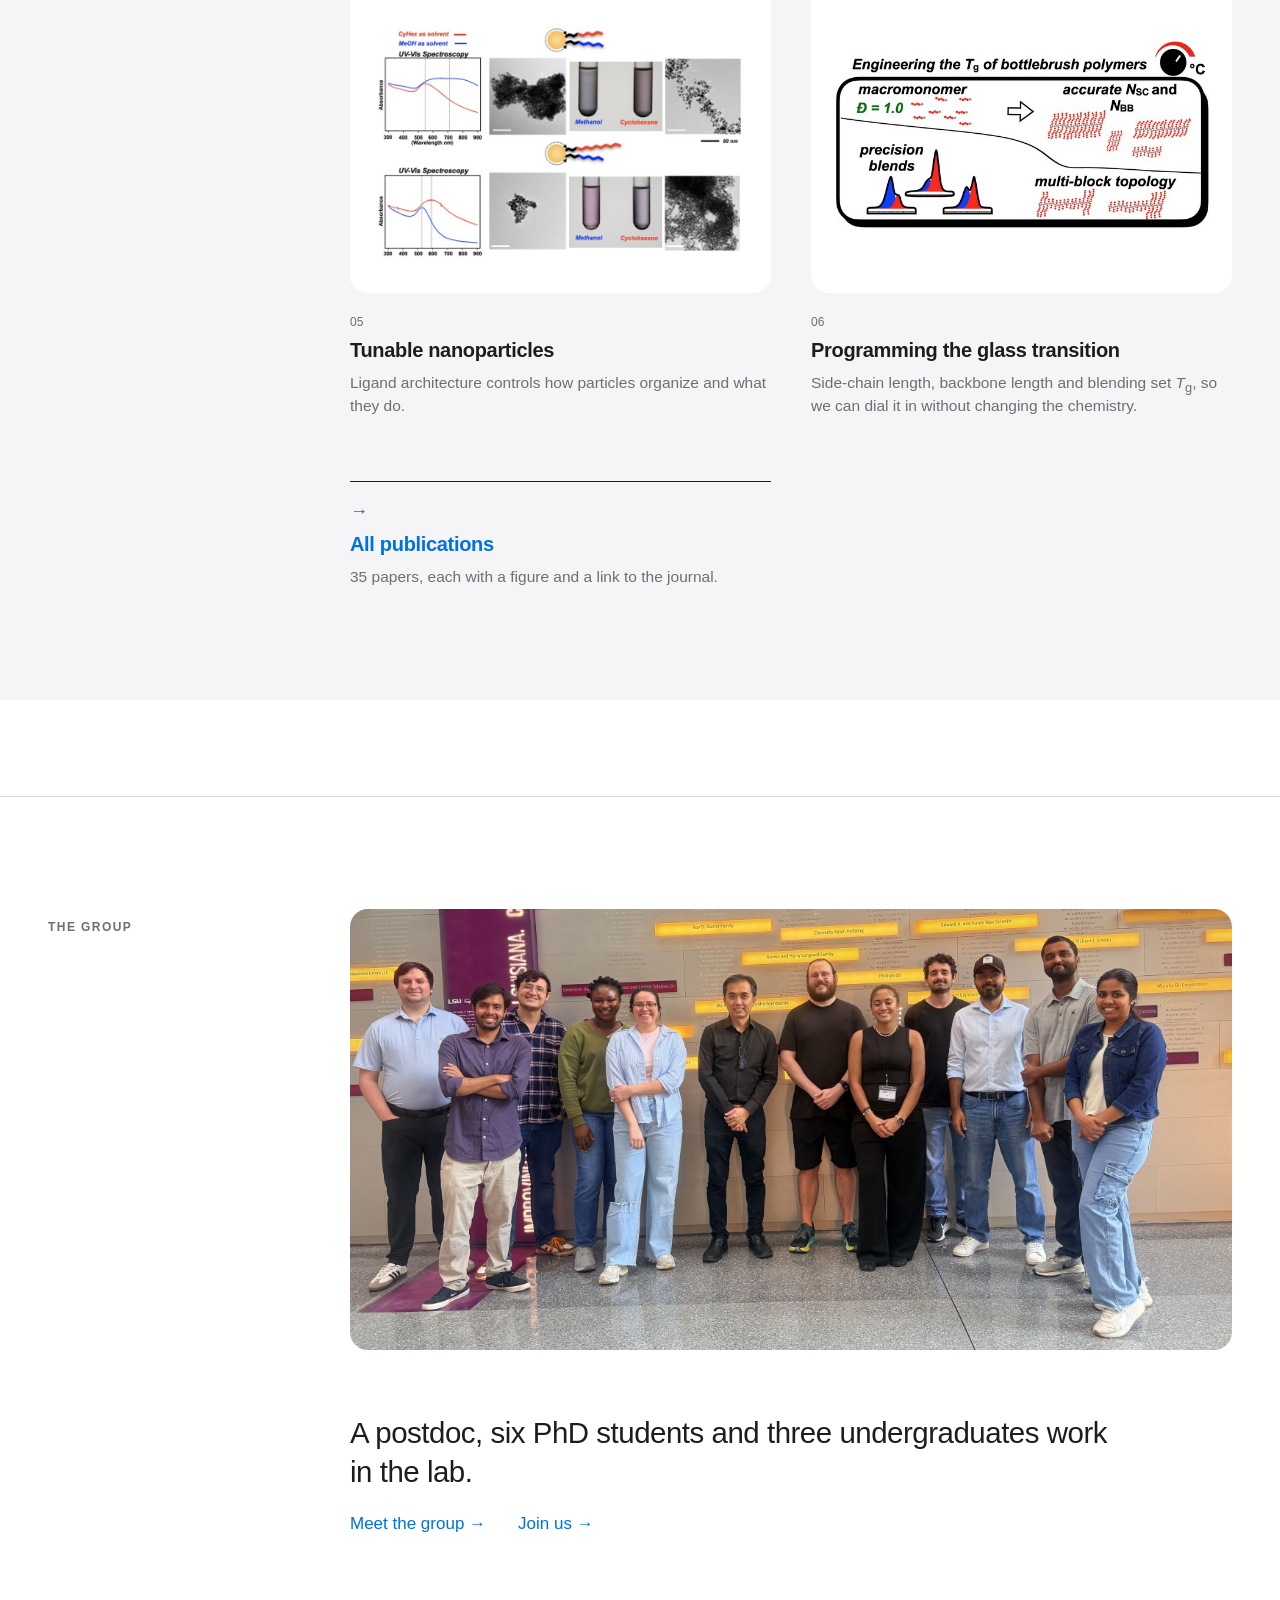
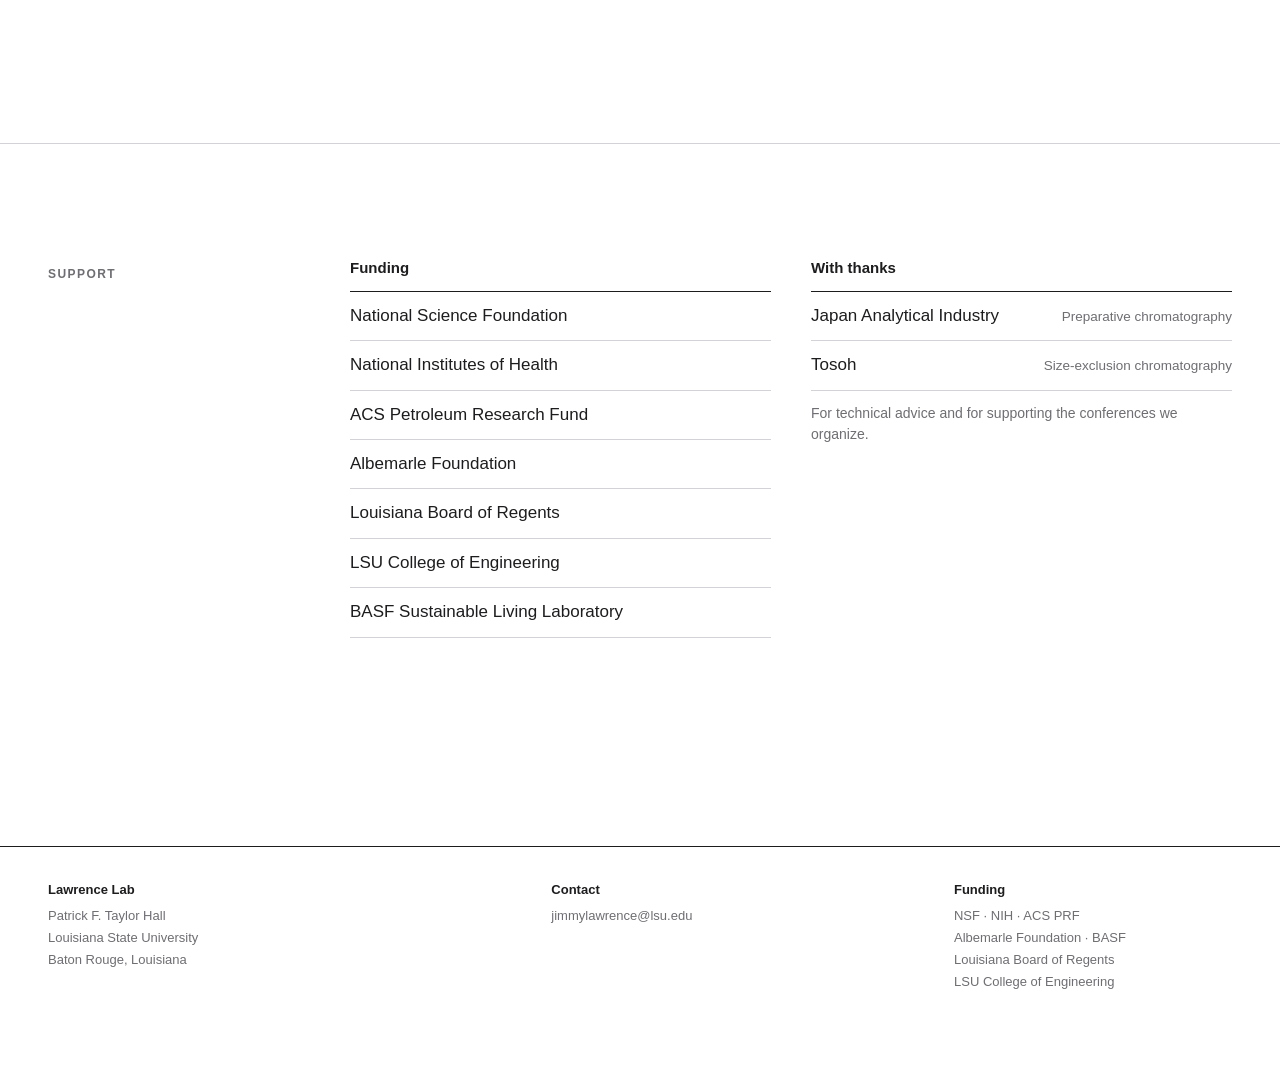
==== commit b02bf5a7: "Logo: discrete-brush mark in the header, flat tile icons for browser tab and home screen - Mark A (i" ====
--- a/index.html
+++ b/index.html
@@ -6,13 +6,16 @@
 <title>Lawrence Lab</title>
 <meta name="description" content="Precision polymer engineering. Cain Department of Chemical Engineering, Louisiana State University.">
 <meta name="color-scheme" content="light dark">
+<link rel="icon" href="favicon.svg" type="image/svg+xml">
+<link rel="icon" href="favicon-32.png" sizes="32x32" type="image/png">
+<link rel="apple-touch-icon" href="apple-touch-icon.png">
 <link rel="stylesheet" href="style.css">
 <script src="site.js" defer></script>
 </head>
 <body class="home">
 
 <header class="top"><div class="grid">
-  <div class="wordmark"><a href="index.html">Lawrence Lab</a><span>Louisiana State University</span></div>
+  <div class="wordmark"><a class="brand" href="index.html" aria-label="Lawrence Lab, home"><svg class="mark" viewBox="5 8 54 48" aria-hidden="true" focusable="false"><line class="bb" x1="7" y1="32" x2="57" y2="32"/><circle class="bd" cx="12" cy="13.5" r="3.6"/><circle class="bd" cx="12" cy="22.5" r="3.6"/><circle class="bd" cx="12" cy="41.5" r="3.6"/><circle class="bd" cx="12" cy="50.5" r="3.6"/><circle class="bd" cx="22" cy="13.5" r="3.6"/><circle class="bd" cx="22" cy="22.5" r="3.6"/><circle class="bd" cx="22" cy="41.5" r="3.6"/><circle class="bd" cx="22" cy="50.5" r="3.6"/><circle class="bd" cx="32" cy="13.5" r="3.6"/><circle class="bd" cx="32" cy="22.5" r="3.6"/><circle class="bd" cx="32" cy="41.5" r="3.6"/><circle class="bd" cx="32" cy="50.5" r="3.6"/><circle class="bd" cx="42" cy="13.5" r="3.6"/><circle class="bd" cx="42" cy="22.5" r="3.6"/><circle class="bd" cx="42" cy="41.5" r="3.6"/><circle class="bd" cx="42" cy="50.5" r="3.6"/><circle class="bd" cx="52" cy="13.5" r="3.6"/><circle class="bd" cx="52" cy="22.5" r="3.6"/><circle class="bd" cx="52" cy="41.5" r="3.6"/><circle class="bd" cx="52" cy="50.5" r="3.6"/></svg><span class="txt"><span class="nm">Lawrence Lab</span><span class="sub">Louisiana State University</span></span></a></div>
   <nav class="main">
     <a href="index.html" aria-current="page">Research</a>
     <a href="people.html">People</a>
--- a/style.css
+++ b/style.css
@@ -34,11 +34,15 @@
   -webkit-backdrop-filter:saturate(180%) blur(16px); backdrop-filter:saturate(180%) blur(16px)}
 header.top .grid{align-items:center; padding-top:22px; padding-bottom:20px; transition:padding .3s var(--ease)}
 header.top.scrolled .grid{padding-top:13px; padding-bottom:12px}
-.wordmark{grid-column:1/5; font-size:28px; font-weight:700; letter-spacing:-.03em; line-height:1}
-.wordmark a{color:inherit}
-.wordmark span{font-weight:400; color:var(--graphite); display:block; font-size:13px;
-  letter-spacing:0; margin-top:5px}
-nav.main{grid-column:5/13; display:flex; gap:34px; justify-content:flex-end; min-width:0}
+.wordmark{grid-column:1/6; line-height:1}
+.wordmark .brand{display:inline-flex; align-items:center; gap:14px; color:inherit}
+.wordmark .mark{height:46px; width:auto; flex:0 0 auto; transition:height .3s var(--ease)}
+.wordmark .mark .bb{stroke:var(--ink); stroke-width:4.2; stroke-linecap:round}
+.wordmark .mark .bd{fill:var(--blue)}
+.wordmark .nm{display:block; font-size:28px; font-weight:700; letter-spacing:-.03em; color:var(--ink)}
+.wordmark .sub{display:block; font-size:13px; font-weight:400; color:var(--graphite); margin-top:5px}
+header.top.scrolled .wordmark .mark{height:38px}
+nav.main{grid-column:6/13; display:flex; gap:34px; justify-content:flex-end; min-width:0}
 nav.main::-webkit-scrollbar{display:none}
 nav.main a{font-size:15px; color:var(--graphite); position:relative; padding:4px 0; transition:color .2s}
 nav.main a::after{content:""; position:absolute; left:0; right:0; bottom:-2px; height:1.5px;
@@ -231,7 +235,10 @@
 @media(max-width:900px){
   .grid{padding:0 20px; gap:16px}
   header.top .grid{padding-top:14px; padding-bottom:10px}
-  .wordmark{grid-column:1/13; font-size:24px}
+  .wordmark{grid-column:1/13}
+  .wordmark .mark{height:38px}
+  .wordmark .nm{font-size:24px}
+  .wordmark .brand{gap:12px}
   nav.main{grid-column:1/13; justify-content:flex-start; flex-wrap:nowrap; gap:22px;
     margin-top:12px; overflow-x:auto; scrollbar-width:none; padding-bottom:4px; min-width:0}
   nav.main a{flex:0 0 auto; font-size:15px}
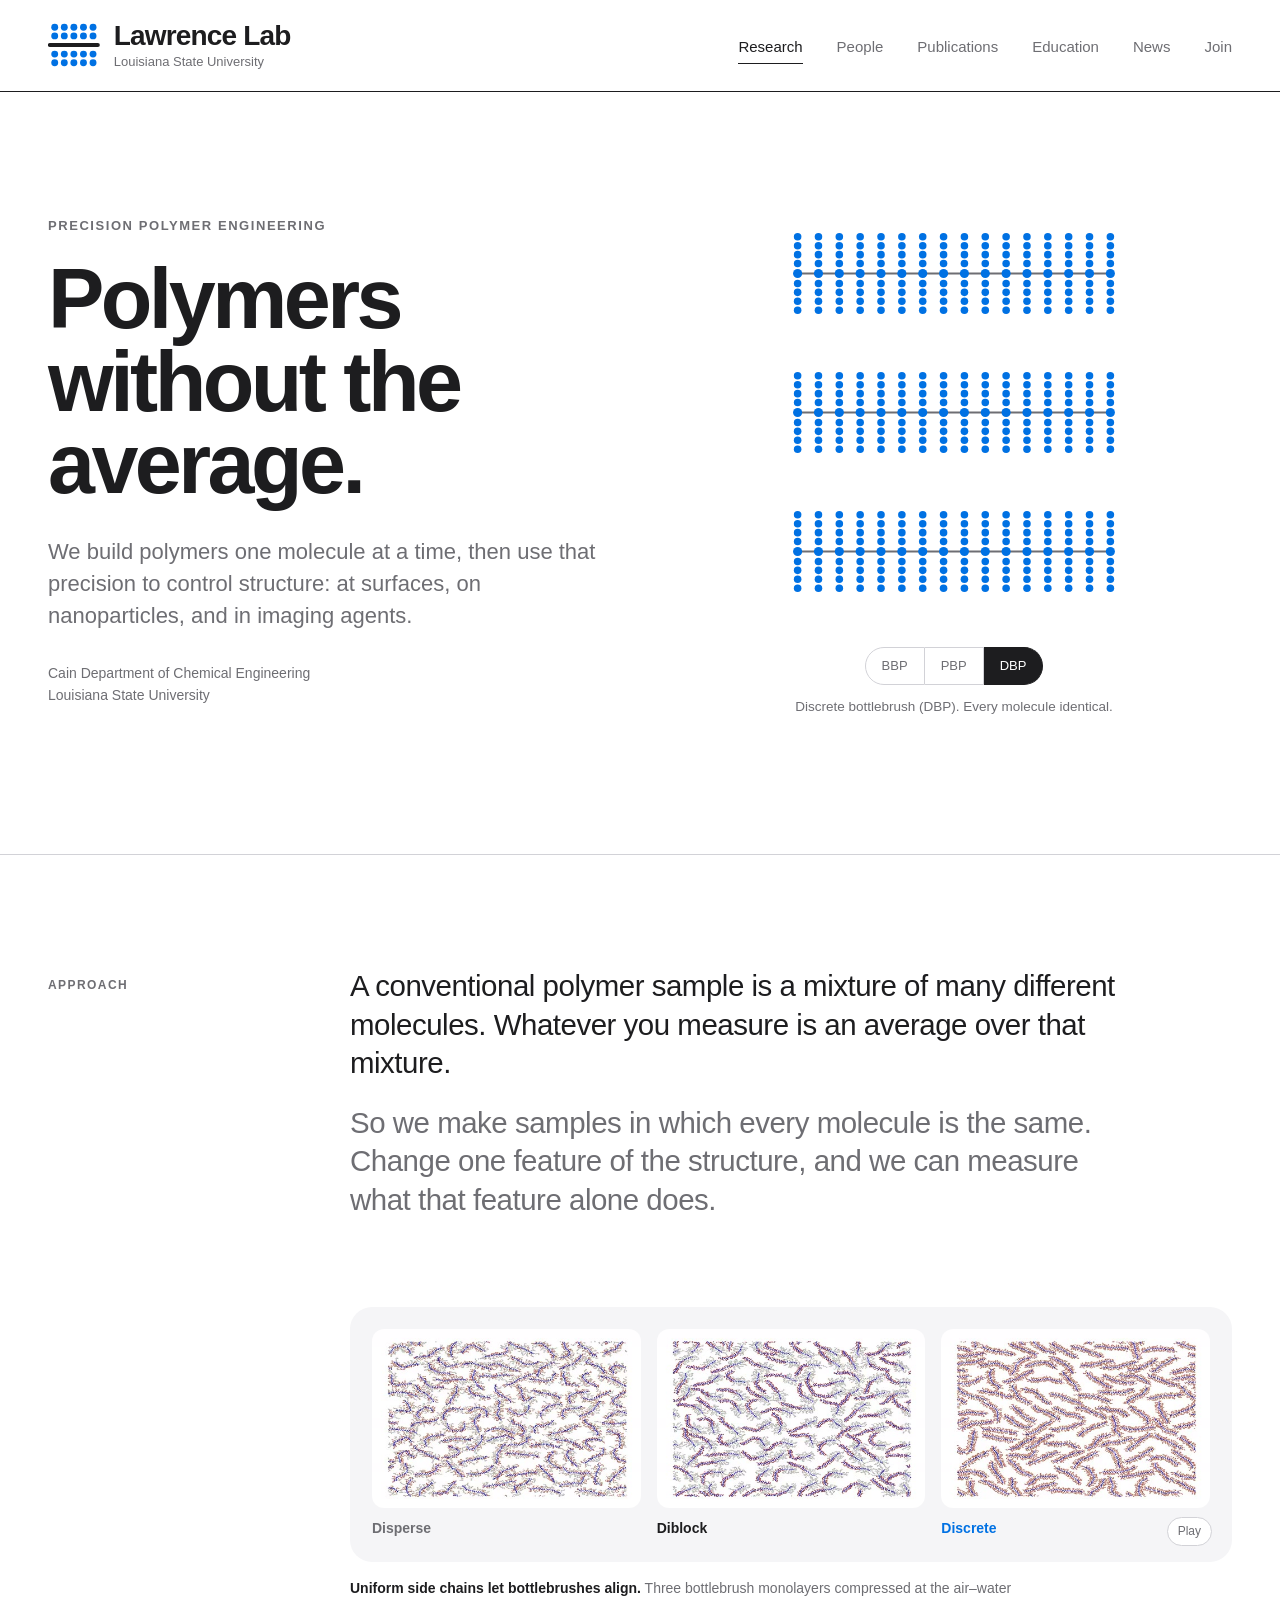
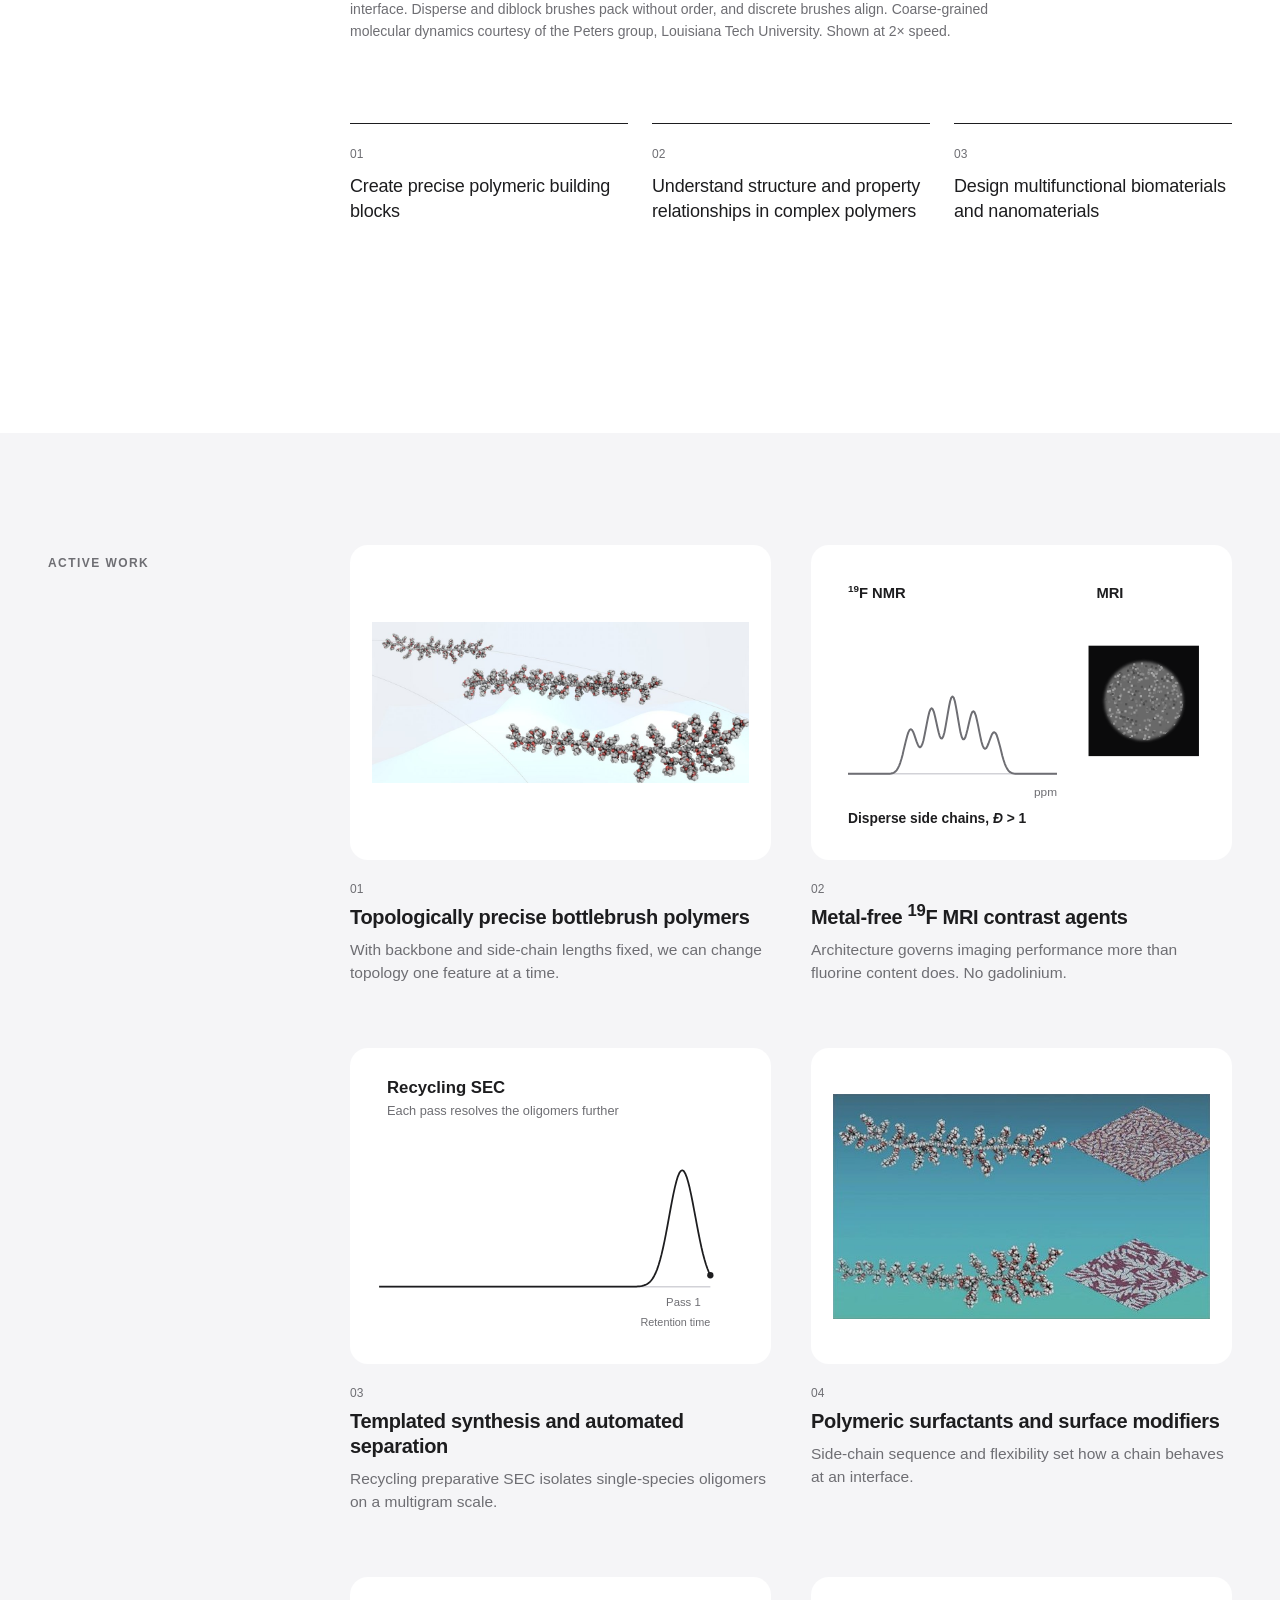
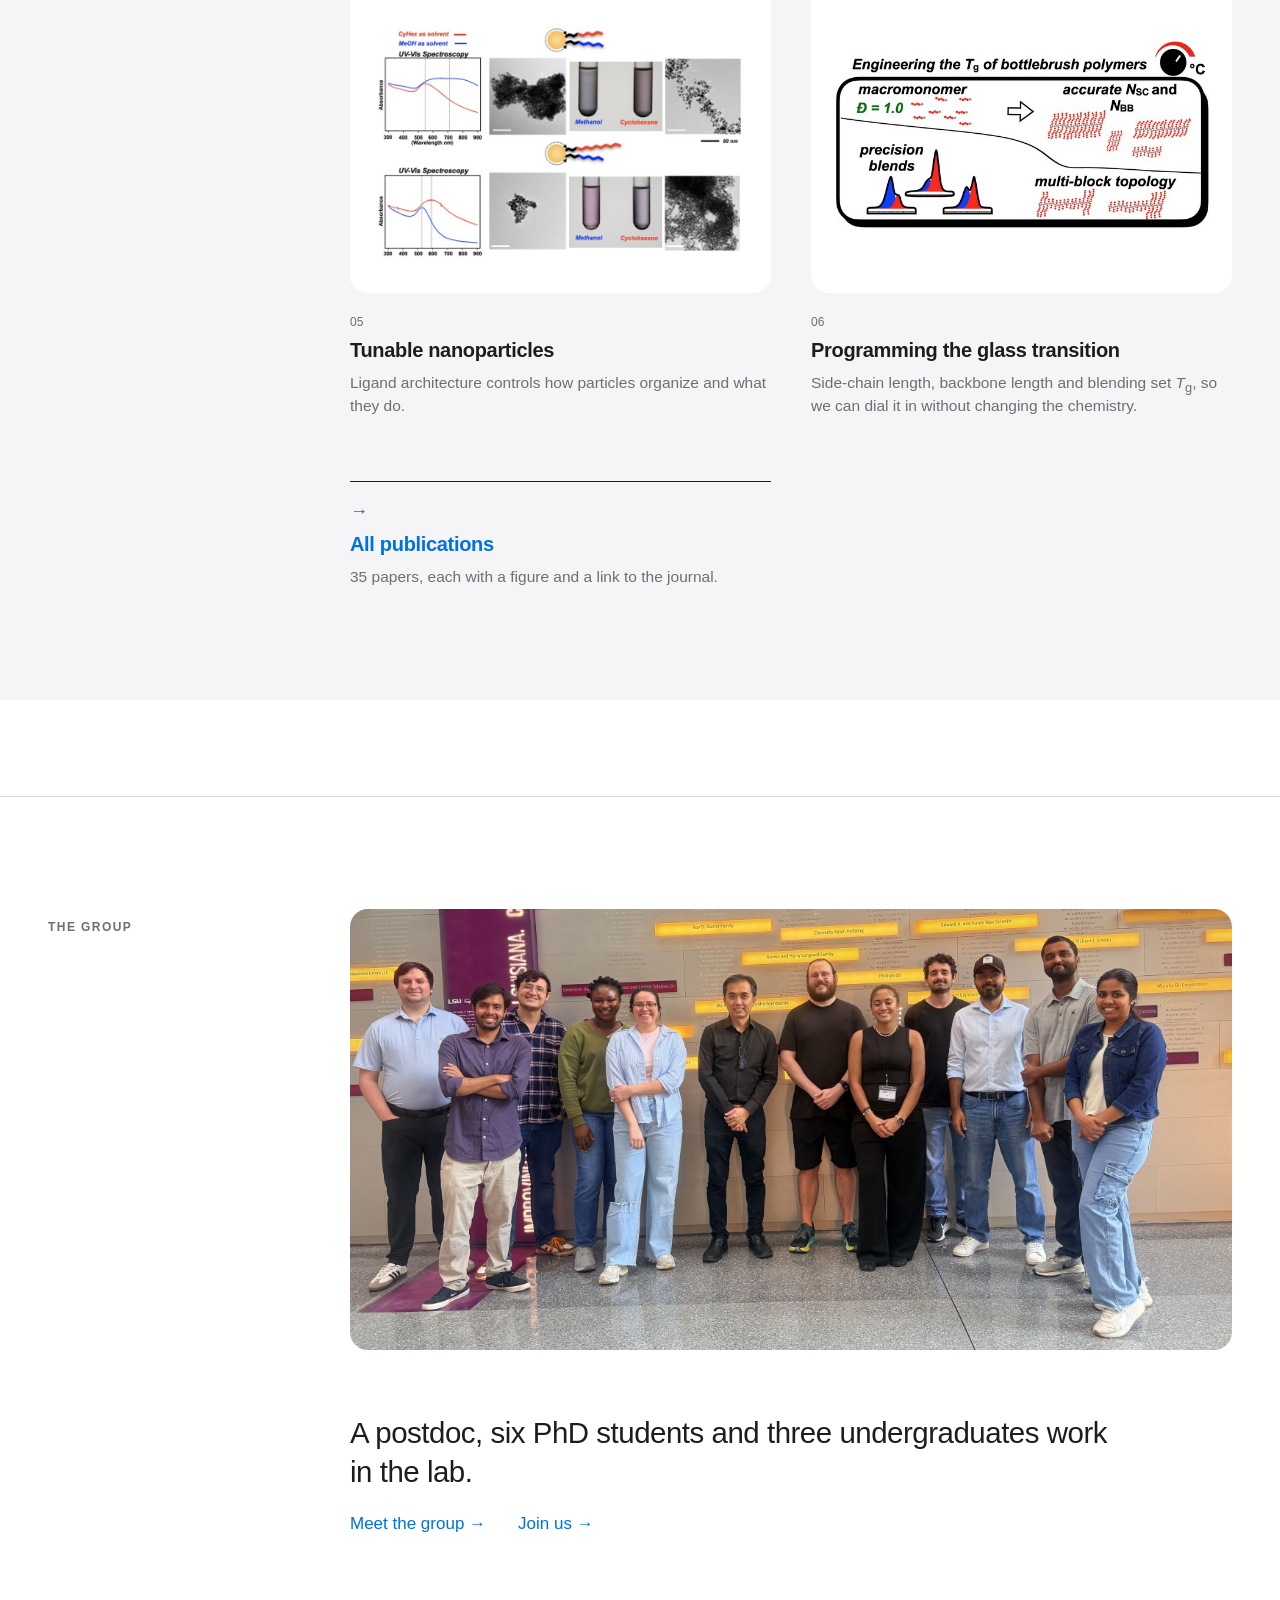
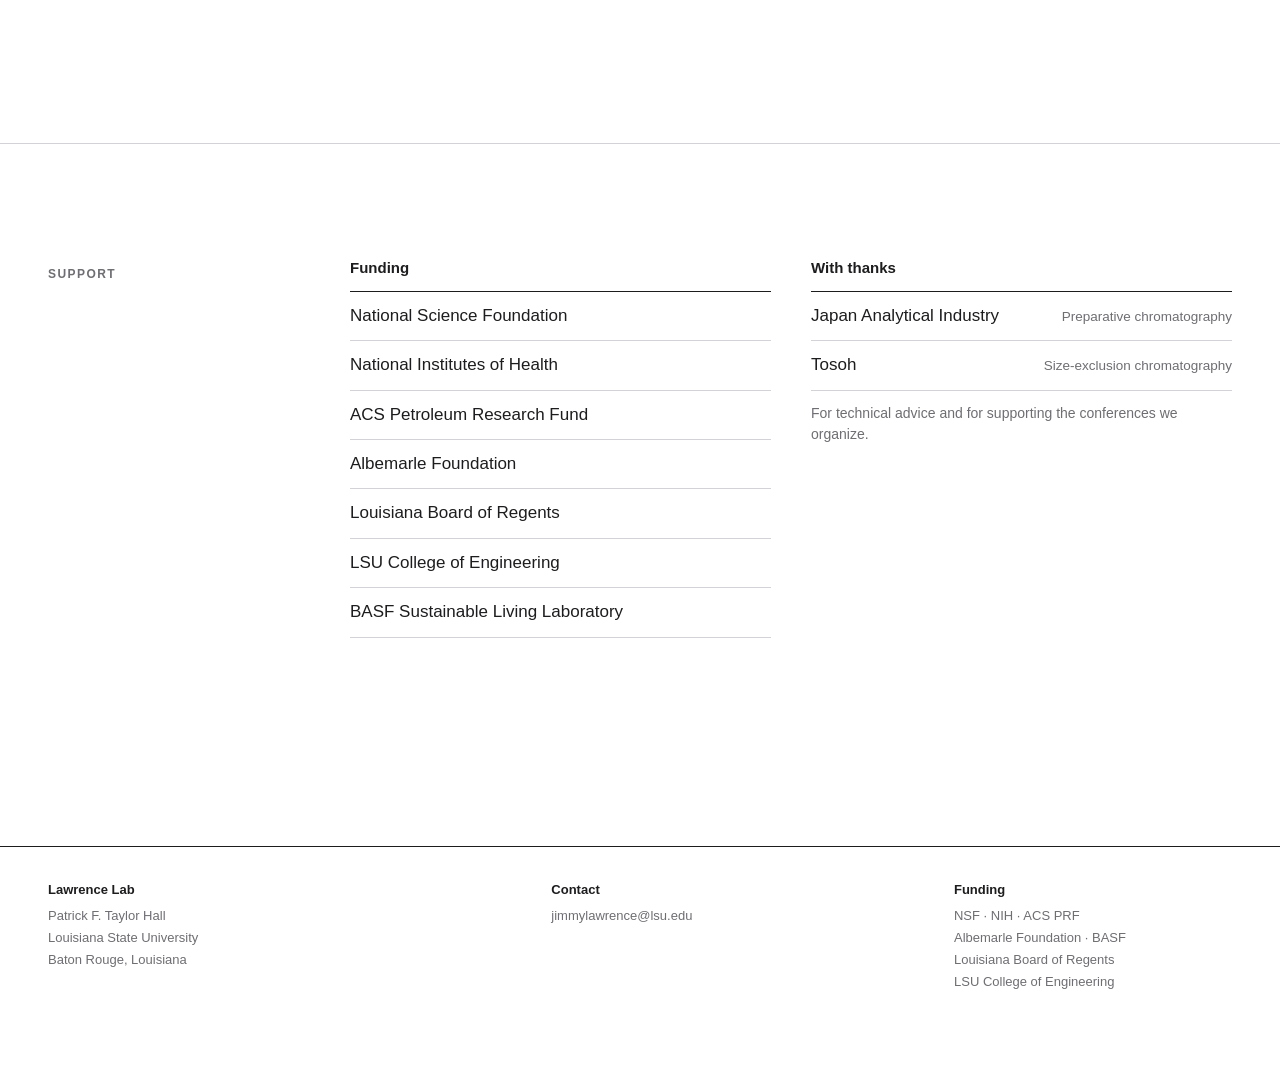
==== commit fecae622: "Cutover prep: custom 404 with old-URL redirects, sitemap, robots, canonical links Co-Authored-By: Cl" ====
--- a/index.html
+++ b/index.html
@@ -5,6 +5,7 @@
 <meta name="viewport" content="width=device-width,initial-scale=1">
 <title>Lawrence Lab</title>
 <meta name="description" content="Precision polymer engineering. Cain Department of Chemical Engineering, Louisiana State University.">
+<link rel="canonical" href="https://www.jlawrencelab.com/">
 <meta name="color-scheme" content="light dark">
 <link rel="icon" href="favicon.svg" type="image/svg+xml">
 <link rel="icon" href="favicon-32.png" sizes="32x32" type="image/png">
--- a/style.css
+++ b/style.css
@@ -204,10 +204,10 @@
 .groupfig{margin-top:48px}
 .groupfig figure{grid-column:1/13; animation:rise .9s .2s var(--ease) both}
 .groupfig img{width:100%; aspect-ratio:16/8; object-fit:cover; object-position:center 35%}
-.ph{width:100%; aspect-ratio:1; object-fit:cover; background:var(--mist); display:block}
+.ph{width:100%; aspect-ratio:640/496; object-fit:cover; background:var(--mist); display:block}
 .ph.ini{display:grid; place-items:center; font-size:28px; font-weight:600; color:var(--graphite);
   letter-spacing:.02em}
-.pi2{display:grid; grid-template-columns:220px 1fr; gap:36px; align-items:start}
+.pi2{display:grid; grid-template-columns:260px 1fr; gap:36px; align-items:start}
 .pi2 h3{font-size:24px; font-weight:600; letter-spacing:-.02em}
 .pi2 .tt{font-size:14px; color:var(--graphite); margin-top:4px}
 .pi2 p{font-size:16.5px; line-height:1.55; margin-top:14px; max-width:36em}
@@ -267,7 +267,7 @@
   ul.news li{grid-template-columns:1fr; gap:2px}
   ol.pubs li{grid-template-columns:96px 1fr; gap:16px}
   .pi2{grid-template-columns:1fr; gap:20px}
-  .pi2 .ph{max-width:200px}
+  .pi2 .ph{max-width:260px}
   ul.members{grid-template-columns:1fr 1fr; gap:28px 16px}
   .gallery{grid-template-columns:1fr 1fr; gap:8px}
   .groupfig img{aspect-ratio:4/3}
@@ -336,3 +336,5 @@
 .brushctl button:first-child{border-radius:999px 0 0 999px}
 .brushctl button:last-child{border-radius:0 999px 999px 0}
 @media(max-width:900px){ .mdfig.card{padding:14px; border-radius:18px} }
+
+.tallyline{font-size:17px; color:var(--graphite); max-width:40em}
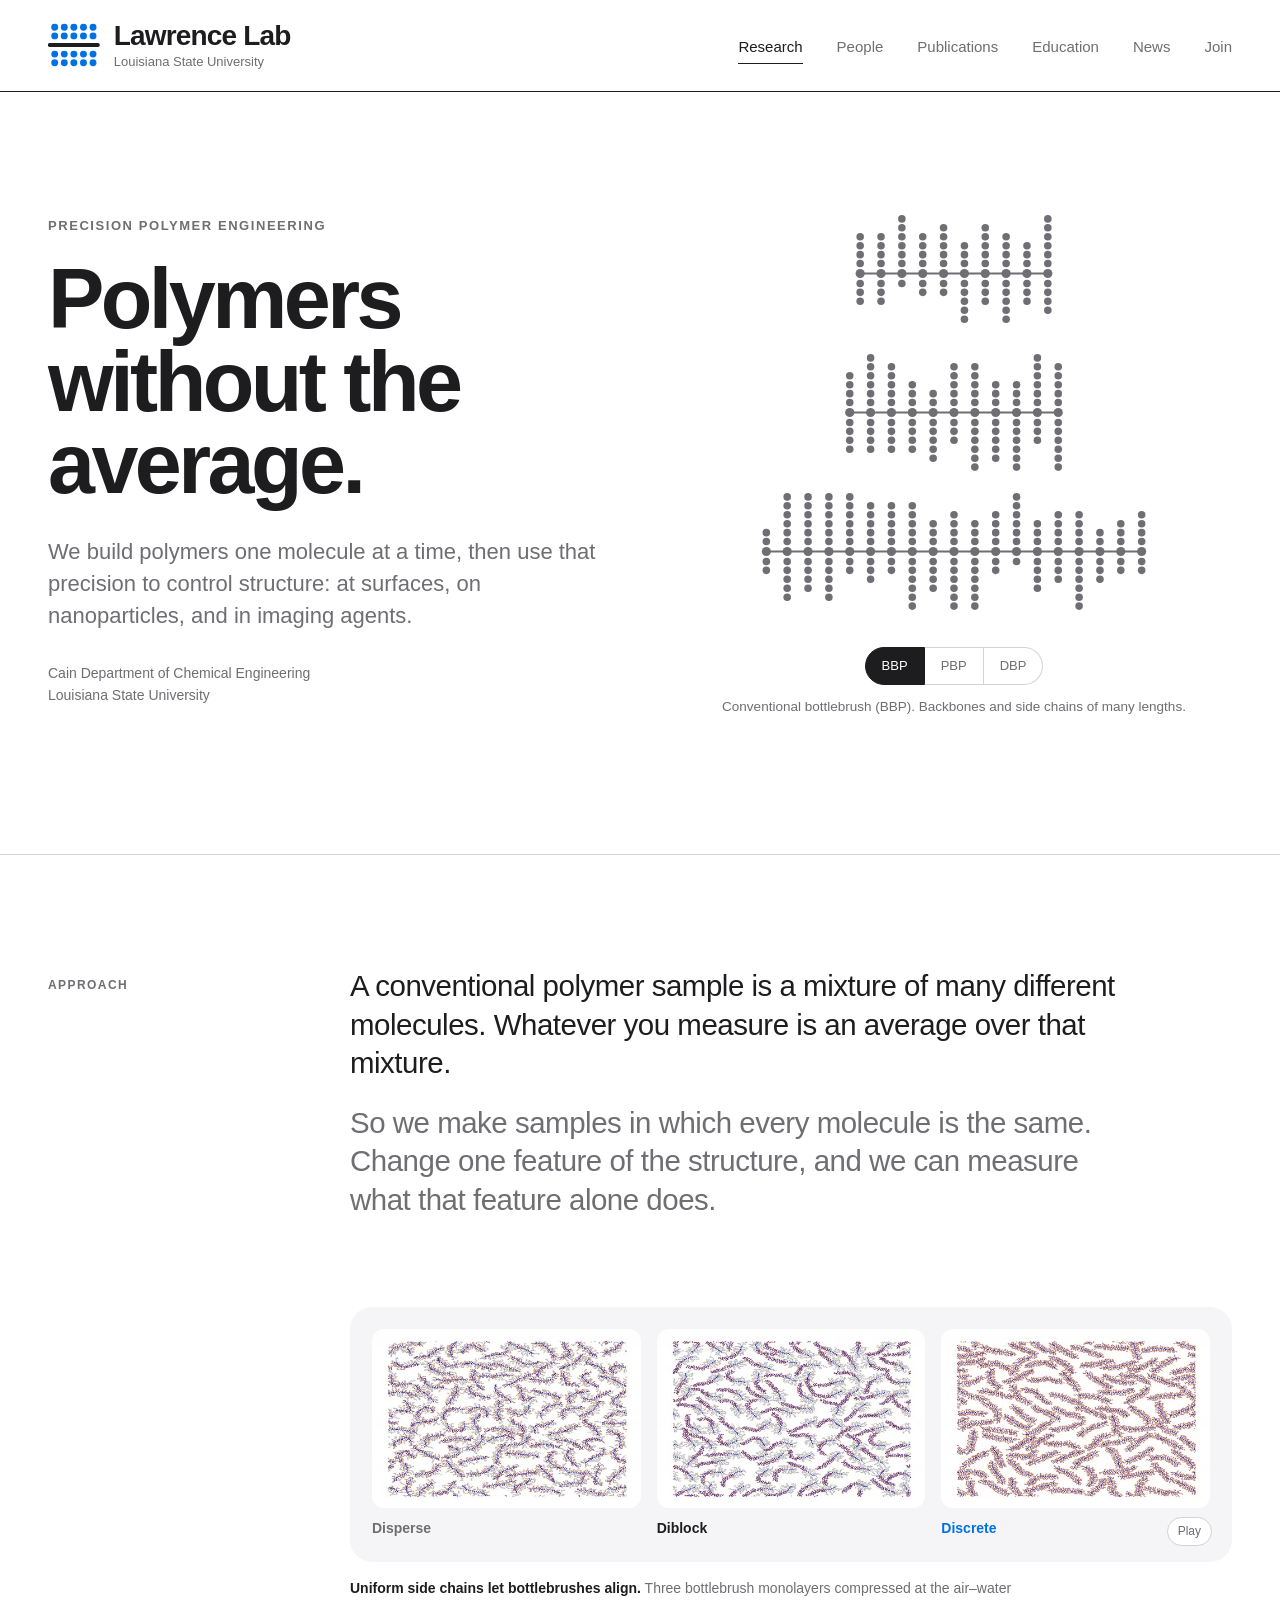
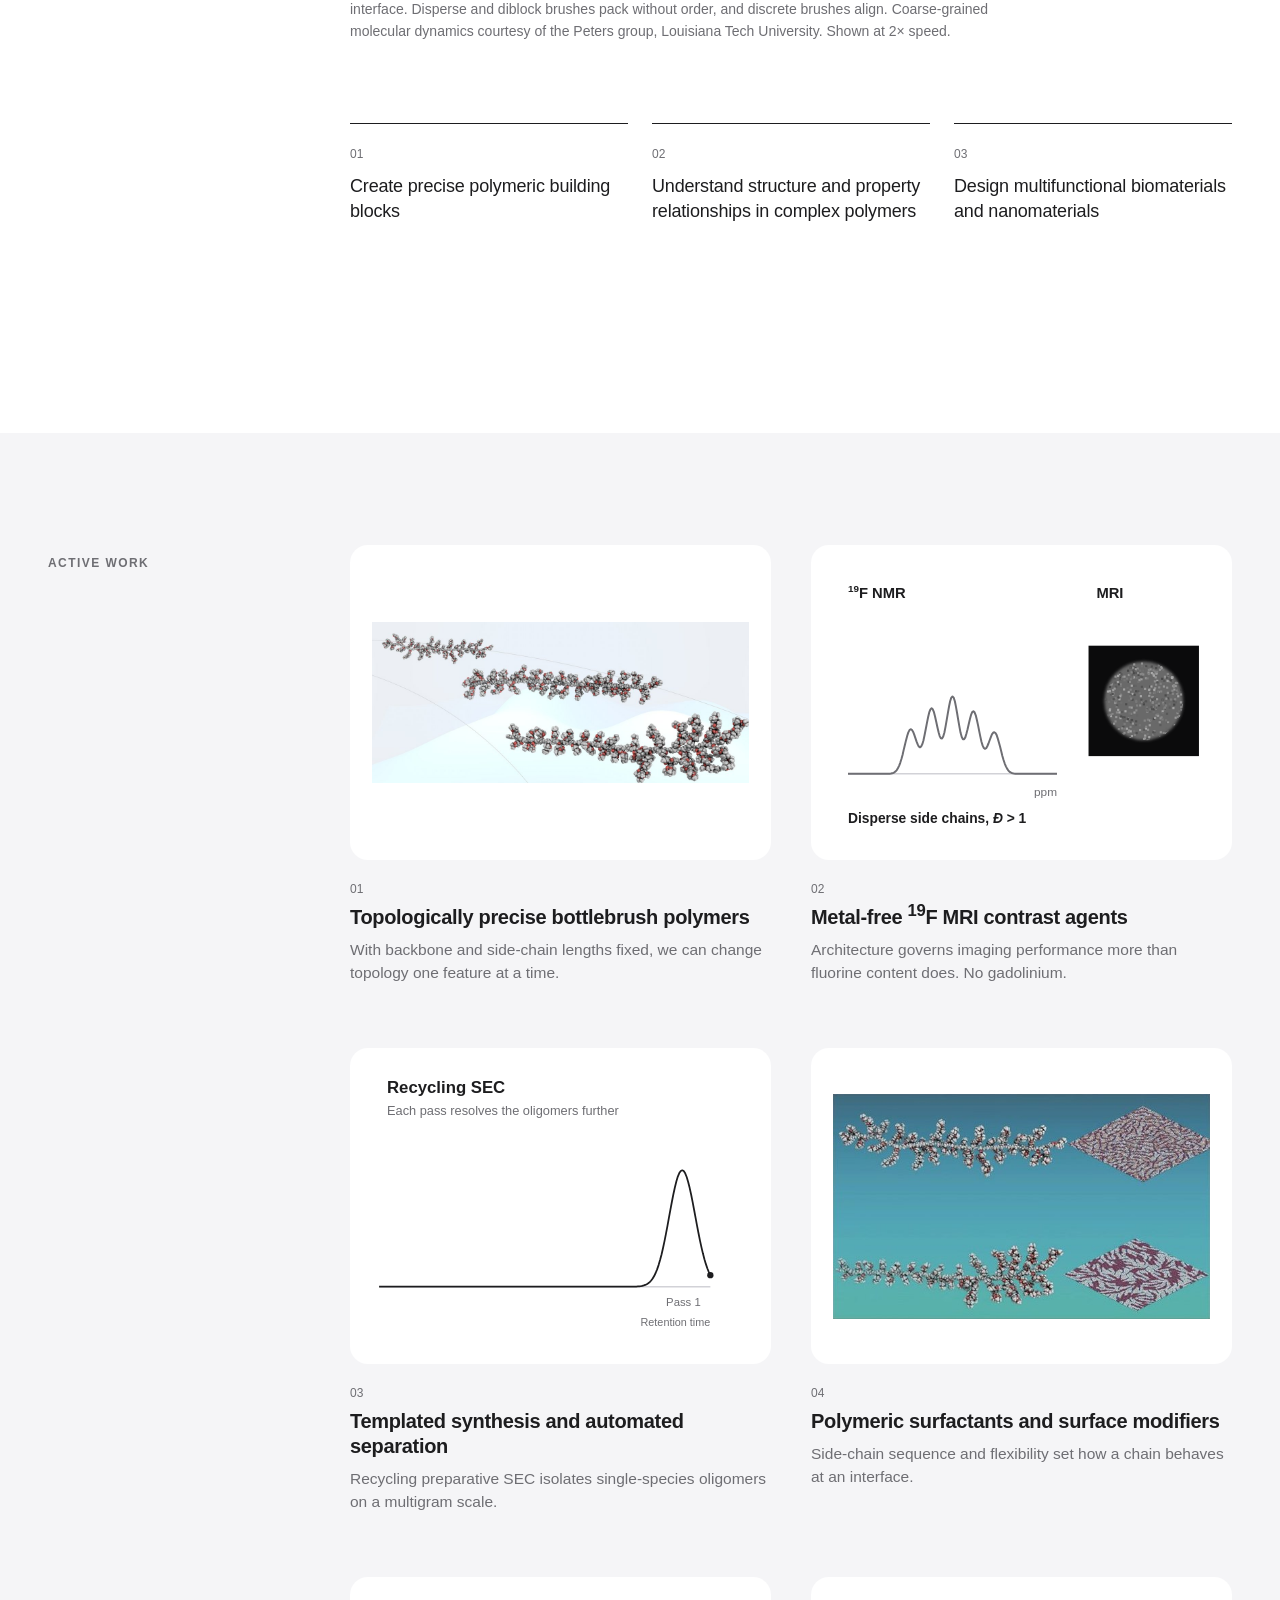
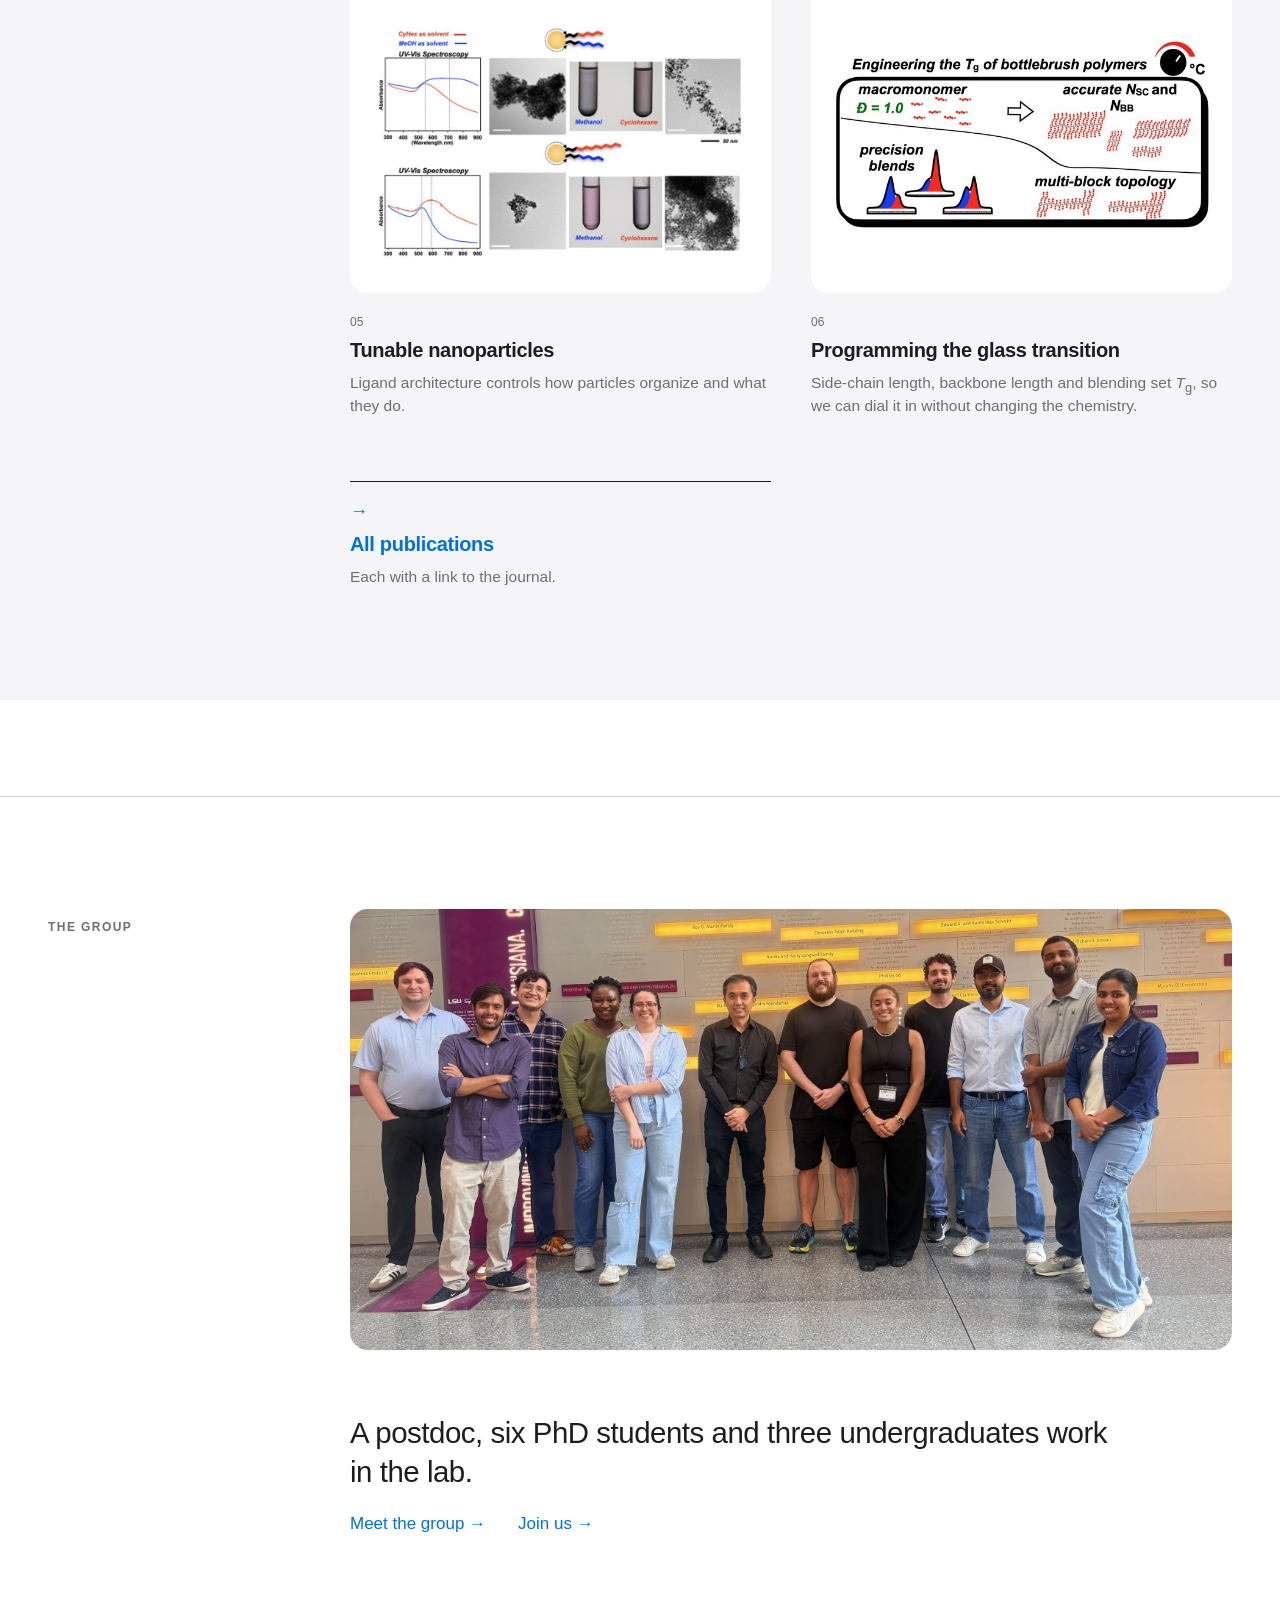
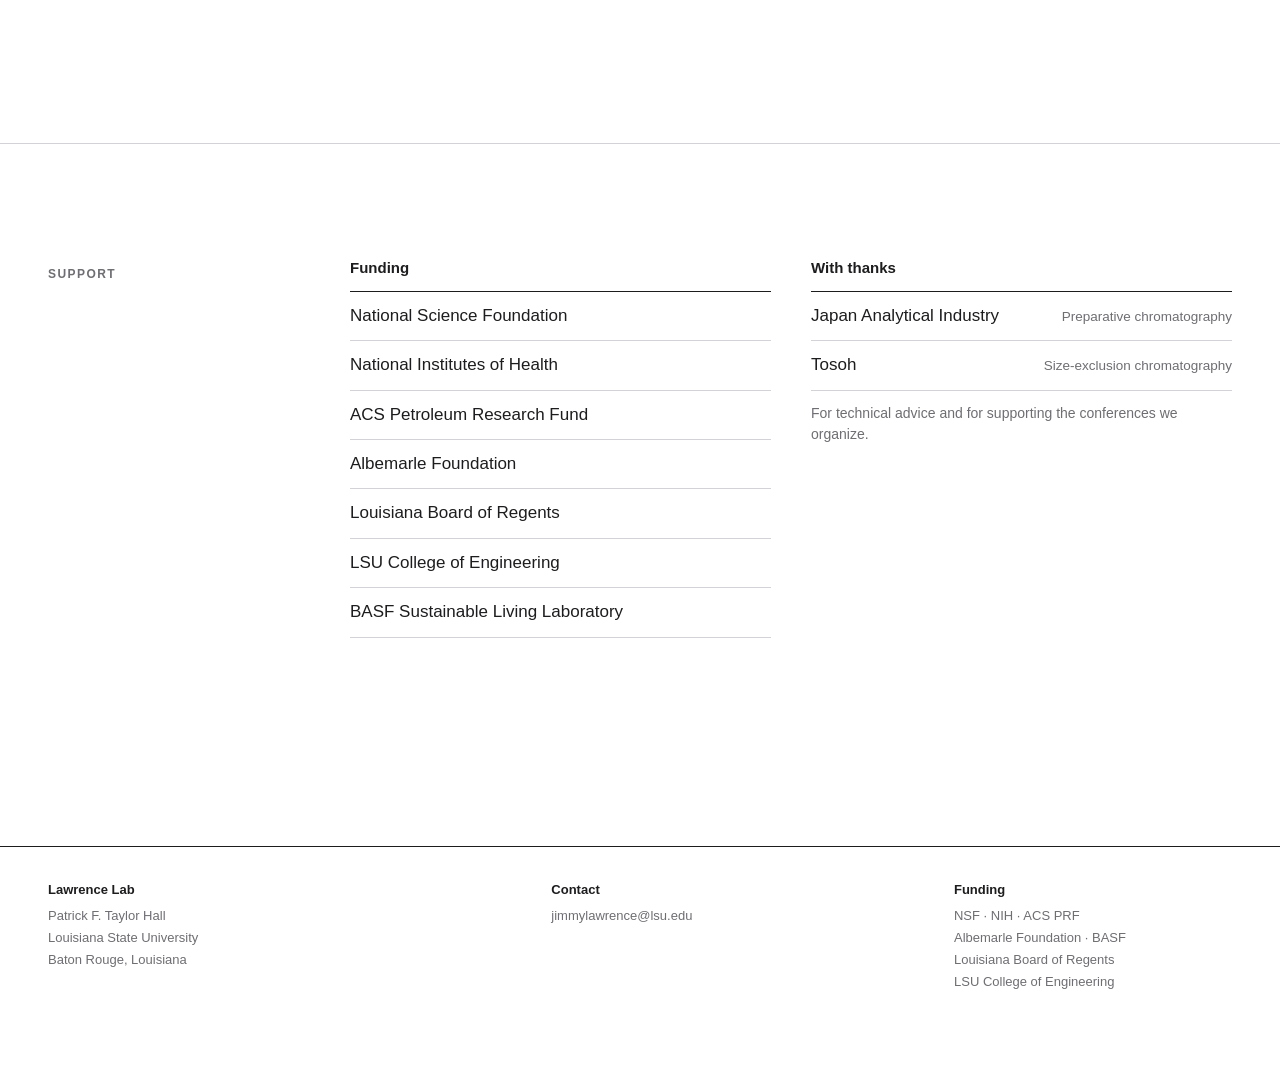
==== commit 96b22e15: "Publications blurb: drop the paper count; note area 04 placeholder figure Co-Authored-By: Claude Fab" ====
--- a/index.html
+++ b/index.html
@@ -1092,6 +1092,7 @@
       <p>Recycling preparative SEC isolates single-species oligomers on a multigram scale.</p>
     </article>
     <article class="area" data-reveal>
+      <!-- TODO (Jimmy, 2026-10-16): placeholder figure. Replace with Titilayo Oluwole's figure once her amphiphilic bottlebrush paper is published. -->
       <div class="card"><img src="images/areas/interface.jpg" alt="Rendered bottlebrush polymers assembling at an interface." loading="lazy"></div>
       <span class="idx">04</span><h3>Polymeric surfactants and surface modifiers</h3>
       <p>Side-chain sequence and flexibility set how a chain behaves at an interface.</p>
@@ -1108,7 +1109,7 @@
     </article>
     <a class="area more" href="publications.html" data-reveal>
       <span class="idx">&rarr;</span><h3>All publications</h3>
-      <p>35 papers, each with a figure and a link to the journal.</p>
+      <p>Each with a link to the journal.</p>
     </a>
   </div>
 </div></section>
--- a/style.css
+++ b/style.css
@@ -338,3 +338,42 @@
 @media(max-width:900px){ .mdfig.card{padding:14px; border-radius:18px} }
 
 .tallyline{font-size:17px; color:var(--graphite); max-width:40em}
+
+/* ---------- photos page: albums, 4:3 grid, full-size viewer ---------- */
+.photos .blockhead{position:sticky; top:96px; text-transform:none; letter-spacing:0}
+.albums{display:flex; flex-direction:column; align-items:flex-start; gap:4px}
+.albums button{font:inherit; font-size:15px; color:var(--graphite); background:none; cursor:pointer;
+  border:1px solid transparent; border-radius:999px; padding:7px 14px}
+.albums button span{font-size:12.5px; margin-left:4px; opacity:.75}
+.albums button:hover{background:var(--mist); color:var(--ink)}
+.albums button[aria-pressed="true"]{color:var(--ink); background:var(--page); border-color:var(--rule)}
+.albumhead{font-size:22px; font-weight:600; letter-spacing:-.015em; margin:0 0 18px}
+.pgrid + .albumhead{margin-top:64px}
+.pgrid{display:grid; grid-template-columns:repeat(3,1fr); gap:28px 16px}
+.pgrid figure{margin:0}
+.pgrid a{display:block; overflow:hidden; border-radius:12px; background:var(--mist)}
+.pgrid img{display:block; width:100%; aspect-ratio:4/3; object-fit:cover; transition:transform .6s var(--ease)}
+.pgrid a:hover img{transform:scale(1.03)}
+.pgrid a:focus-visible{outline:2px solid var(--blue); outline-offset:3px}
+.pgrid figcaption{font-size:13.5px; line-height:1.45; color:var(--graphite); margin-top:10px}
+.pgrid [hidden],.albumhead[hidden],.pgrid[hidden]{display:none}
+.lb{position:fixed; inset:0; width:100%; height:100%; max-width:none; max-height:none; margin:0; padding:0;
+  border:0; background:#0B0B0C; color:#F5F5F7}
+.lb::backdrop{background:#0B0B0C}
+.lb figure{position:absolute; inset:60px 80px 56px; margin:0; display:flex; flex-direction:column;
+  align-items:center; justify-content:center}
+.lb img{max-width:100%; max-height:calc(100% - 44px); object-fit:contain; border-radius:6px}
+.lb figcaption{margin-top:16px; font-size:14px; line-height:1.45; color:#A1A1A6; text-align:center; max-width:42em}
+.lb button{position:absolute; width:48px; height:48px; border:0; border-radius:999px; background:none;
+  color:#F5F5F7; font:inherit; font-size:26px; line-height:1; cursor:pointer}
+.lb button:hover{background:rgba(255,255,255,.1)}
+.lb .x{top:10px; right:12px} .lb .prev{left:16px; top:50%; margin-top:-24px} .lb .next{right:16px; top:50%; margin-top:-24px}
+.lb .count{position:absolute; top:24px; left:28px; font-size:13px; color:#A1A1A6}
+.photolink{margin-top:20px; font-size:15px} .photolink a{color:var(--blue)}
+@media(max-width:900px){
+  .photos .blockhead{position:static}
+  .albums{flex-direction:row; flex-wrap:wrap}
+  .pgrid{grid-template-columns:1fr 1fr; gap:20px 10px}
+  .lb figure{inset:60px 8px 56px}
+  .lb .prev,.lb .next{top:auto; bottom:6px; margin-top:0}
+}
